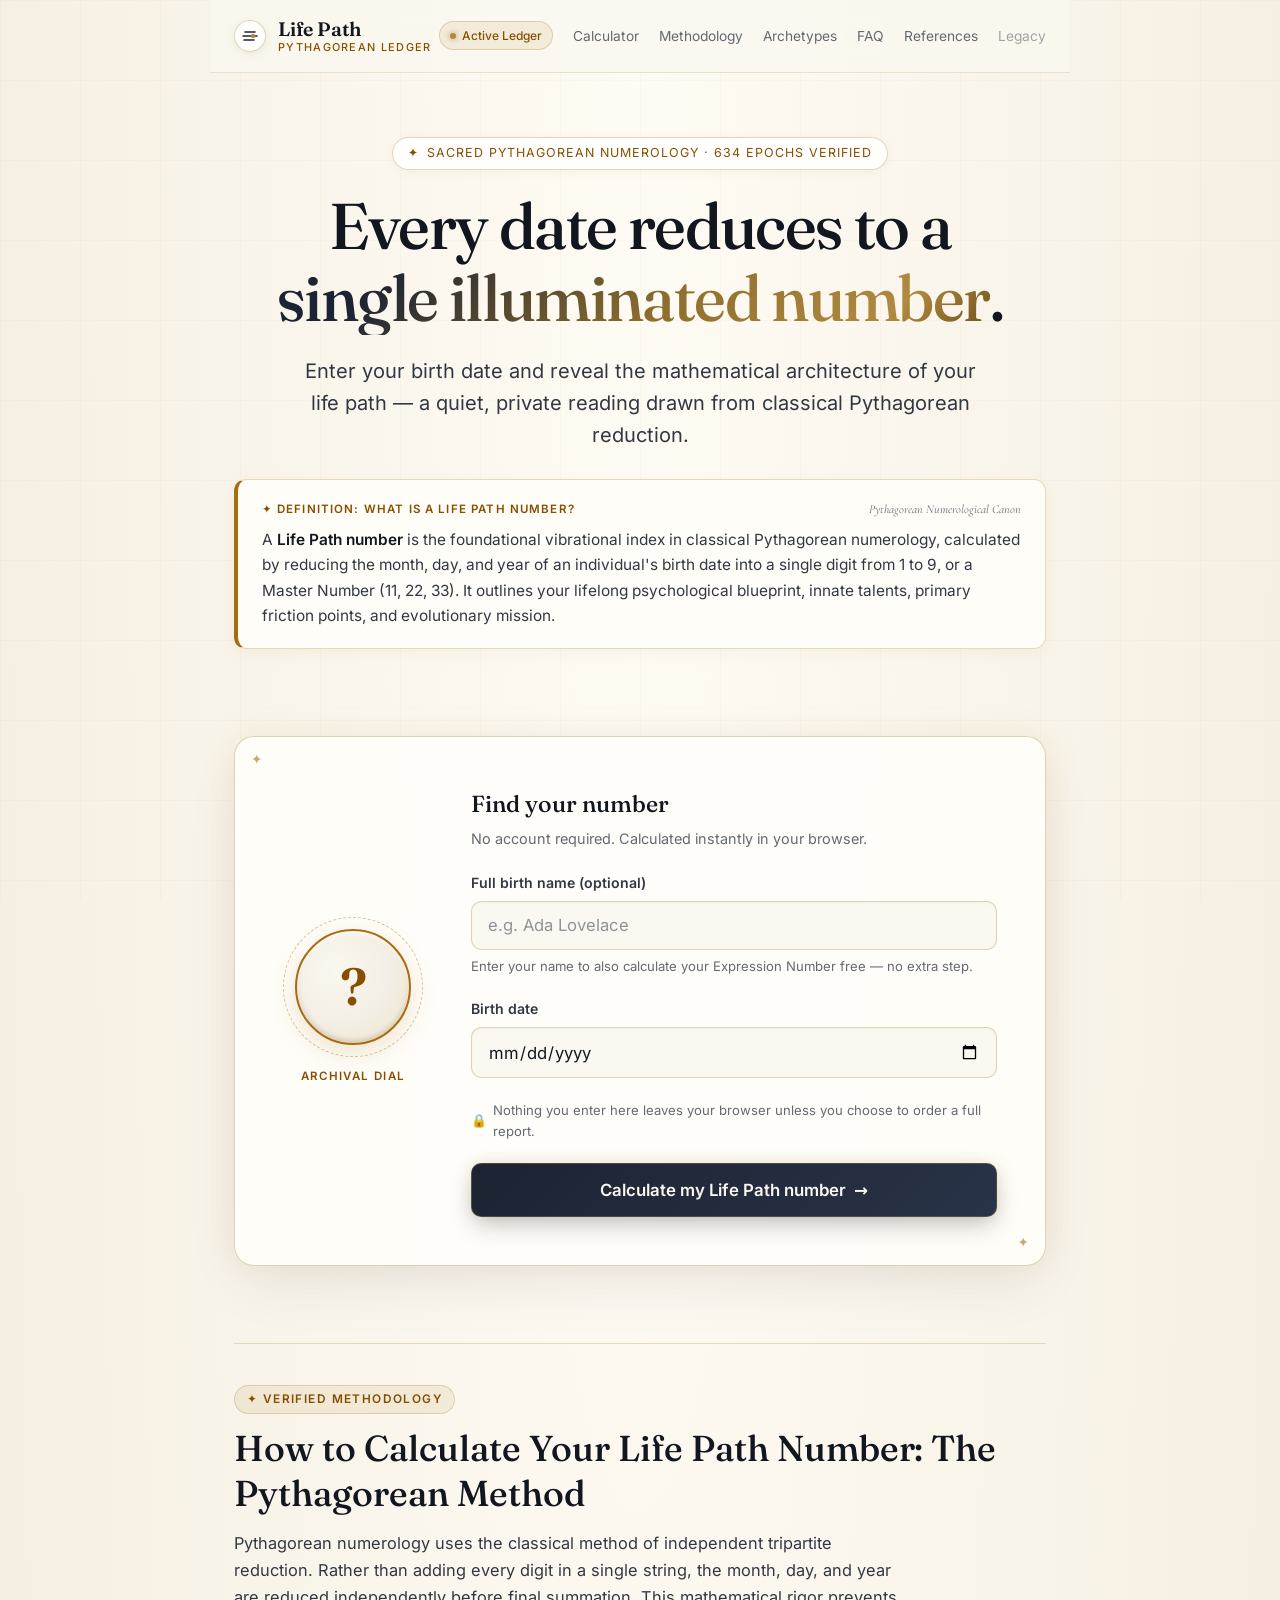
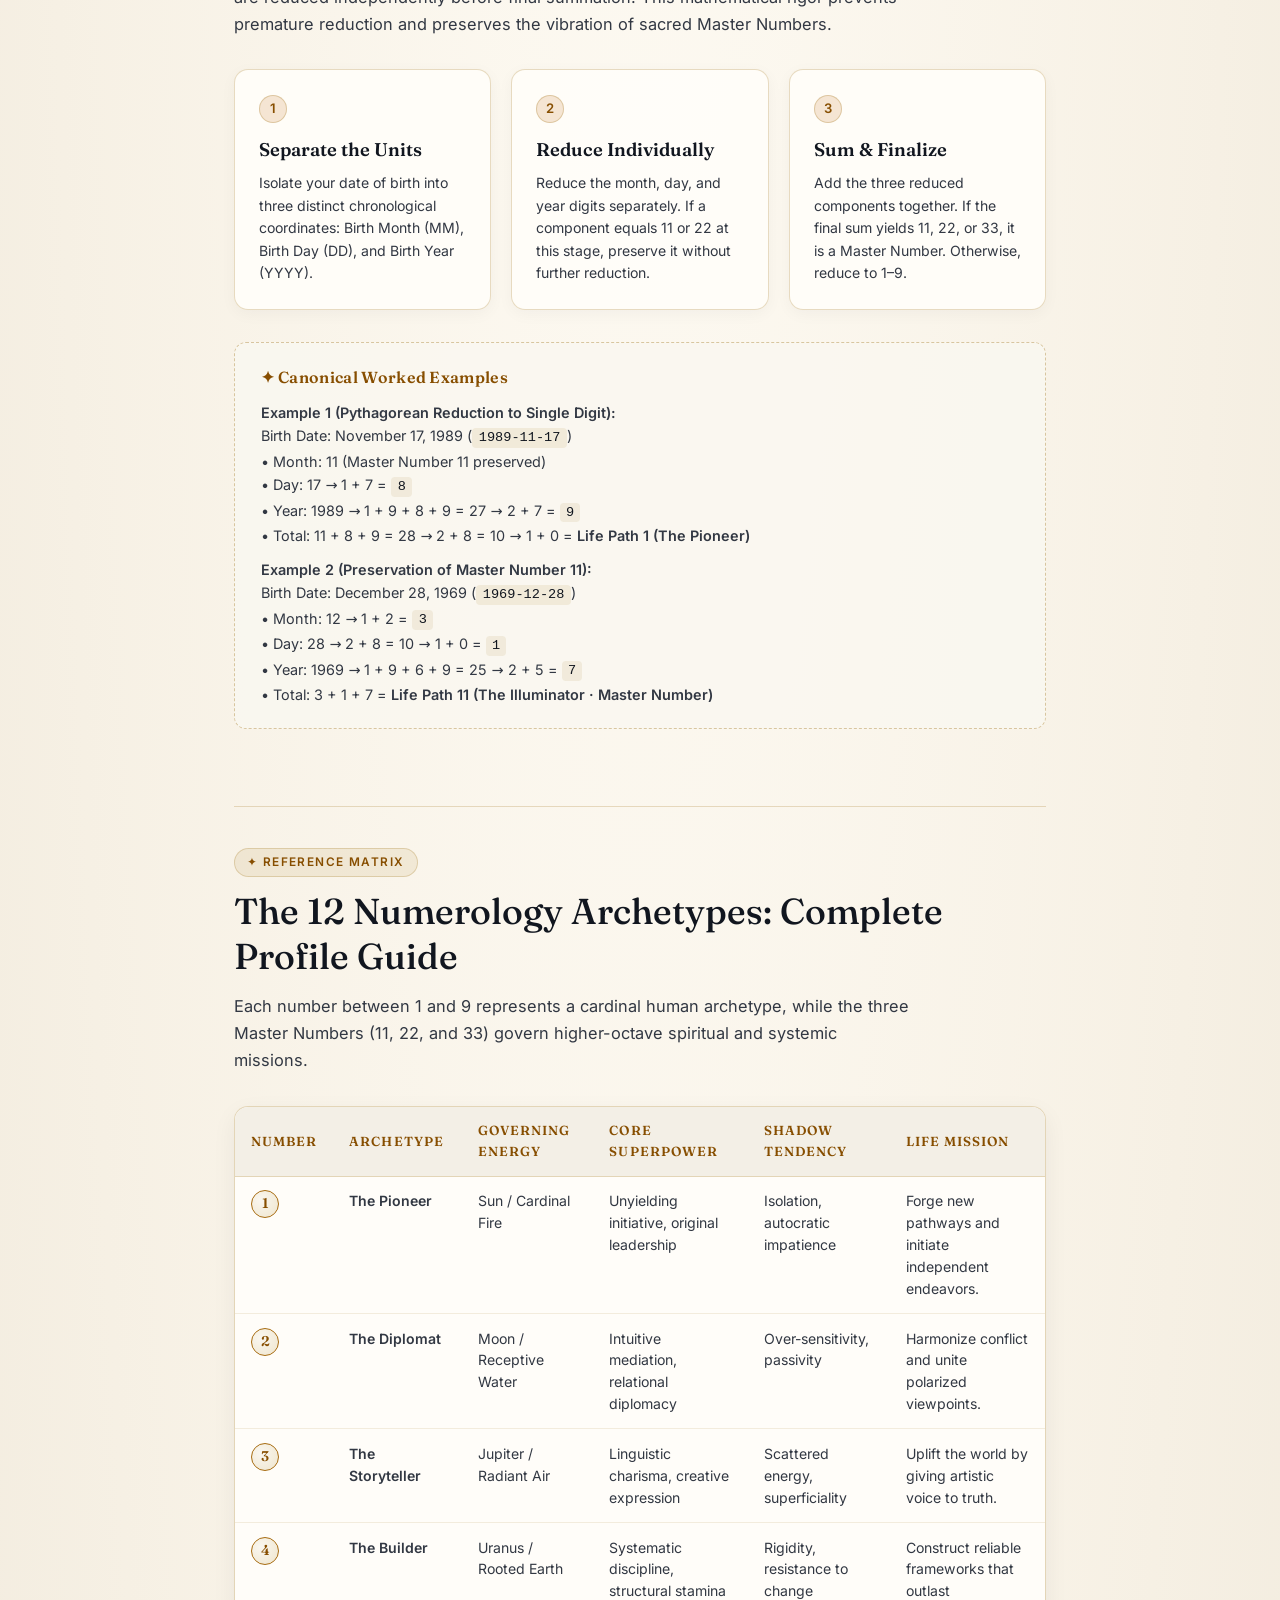
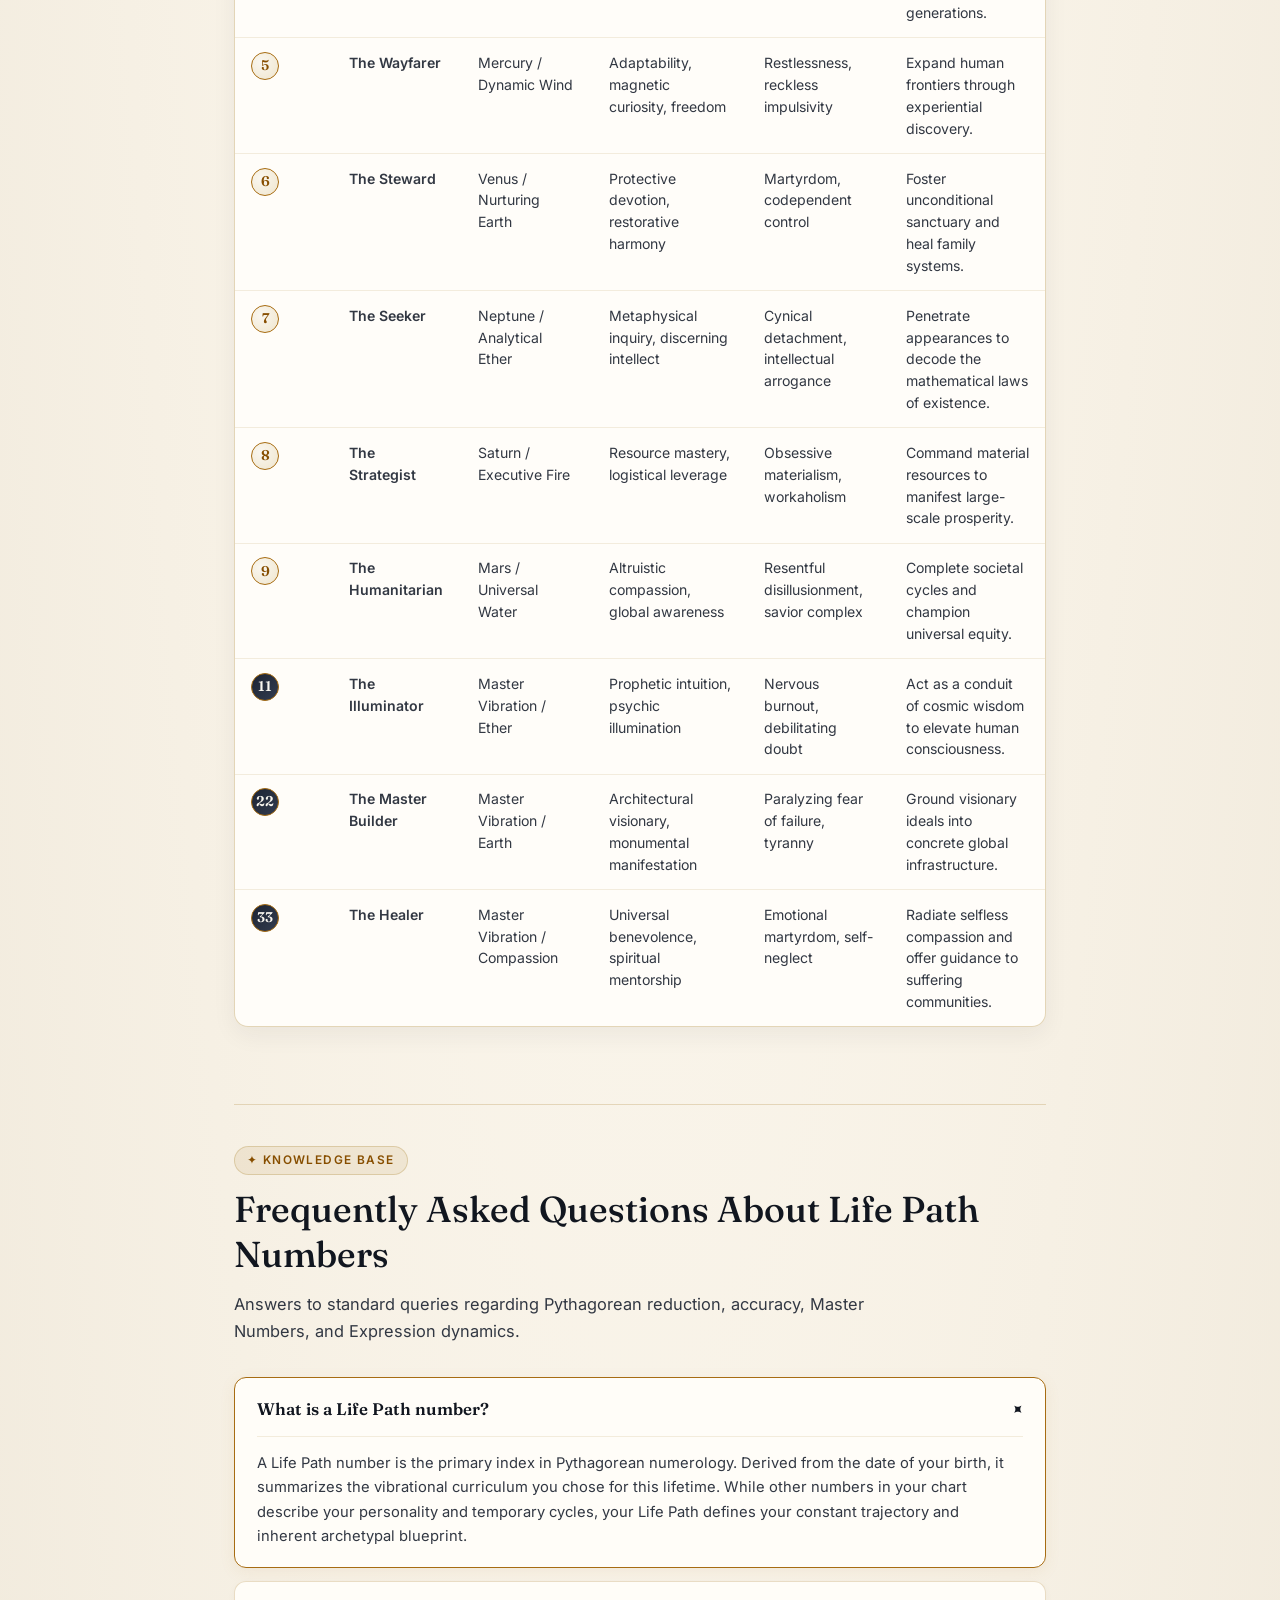
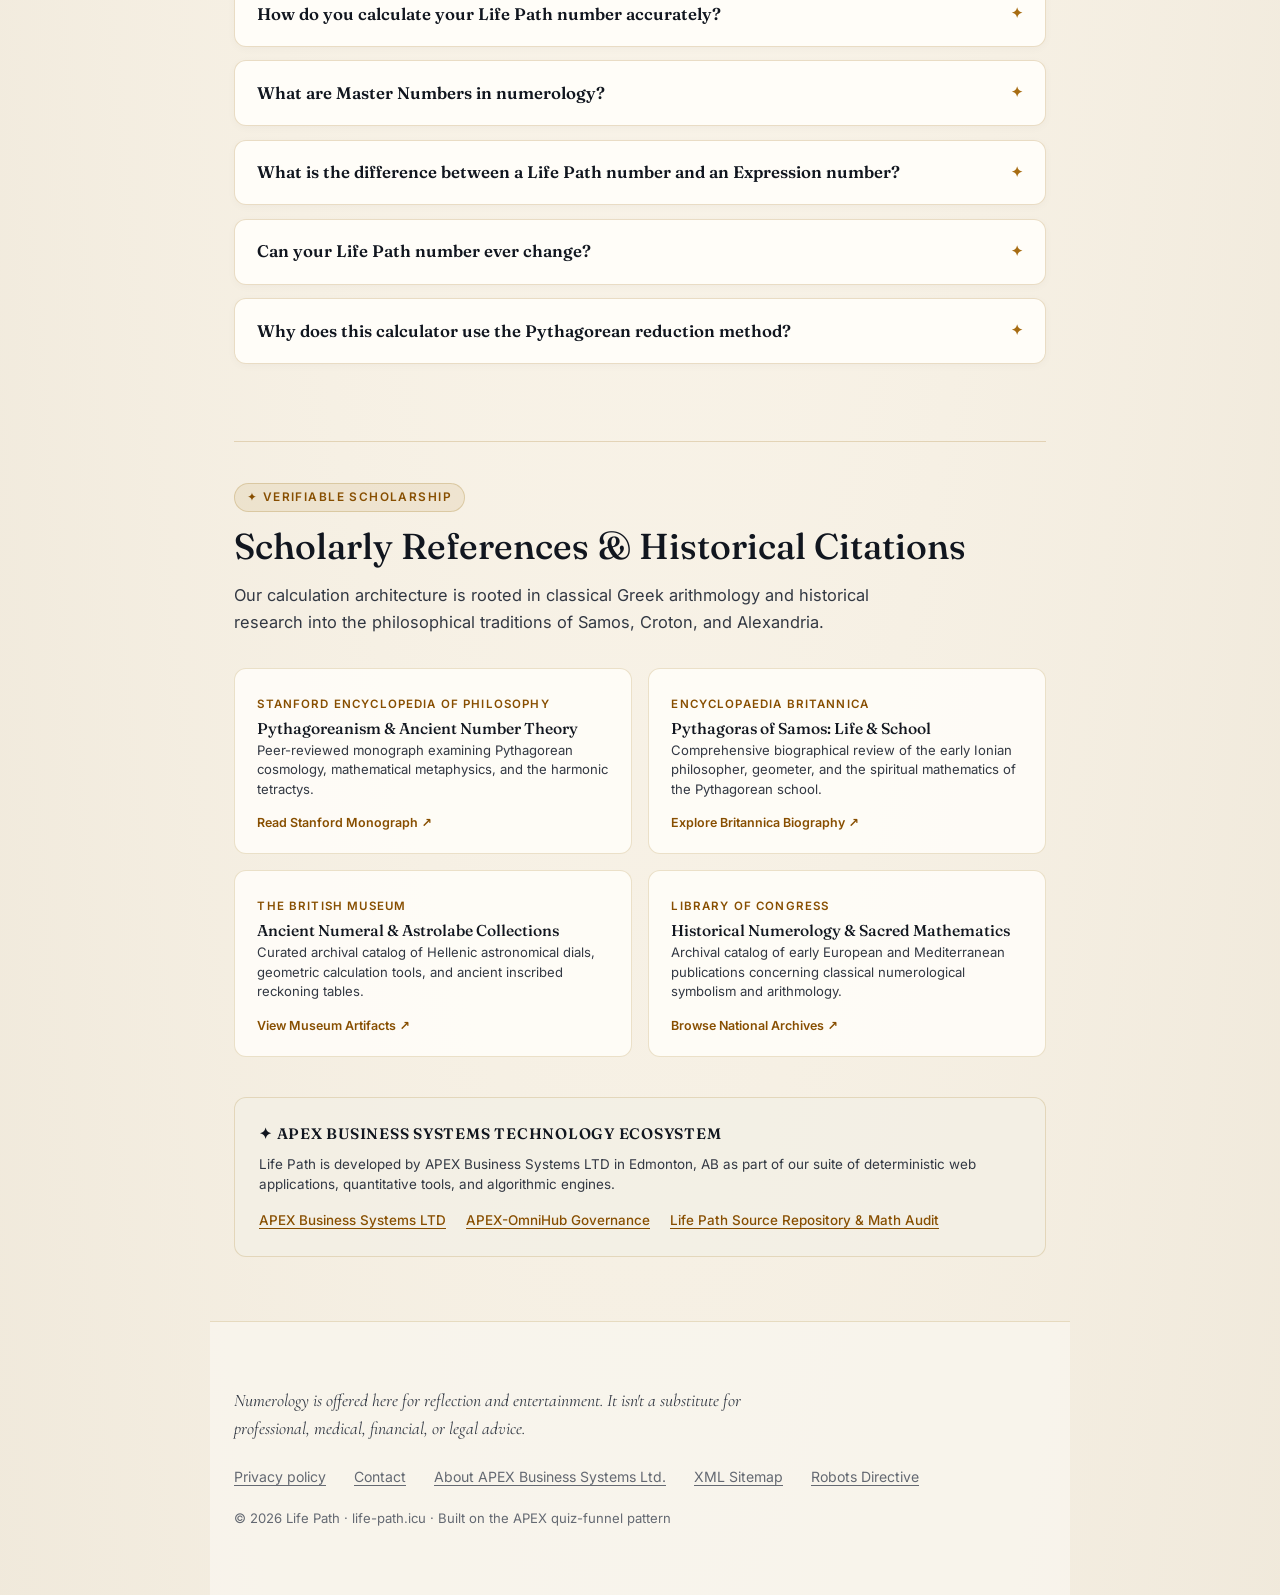
==== public/index.html @ e2898a7b "feat(security-perf): deploy _headers cache rules, _redirects 404 security, font preloads, and purge " ====
<!DOCTYPE html>
<html lang="en">
<head>
<meta charset="UTF-8">
<meta name="viewport" content="width=device-width, initial-scale=1.0">
<title>Free Life Path Number Calculator — Accurate Pythagorean Numerology | Life Path</title>
<meta name="description" content="Calculate your Life Path number instantly with our free Pythagorean calculator. Discover your core archetype, master numbers 11, 22, 33, and life purpose.">
<meta name="keywords" content="life path number calculator, pythagorean numerology, master numbers 11 22 33, free numerology reading, life path meaning, expression number calculator">
<meta name="author" content="APEX Business Systems Ltd.">
<meta name="robots" content="index, follow, max-snippet:-1, max-image-preview:large, max-video-preview:-1">
<link rel="canonical" href="https://life-path.icu/">

<!-- Open Graph / Facebook -->
<meta property="og:type" content="website">
<meta property="og:url" content="https://life-path.icu/">
<meta property="og:site_name" content="Life Path — Pythagorean Ledger">
<meta property="og:title" content="Free Life Path Number Calculator — Pythagorean Numerology">
<meta property="og:description" content="Enter your birth date to calculate your authentic Life Path and Expression numbers using classical Pythagorean reduction. Private, instant, and mathematically verified.">
<meta property="og:image" content="https://life-path.icu/assets/og_card.jpg">
<meta property="og:image:width" content="1200">
<meta property="og:image:height" content="630">
<meta property="og:locale" content="en_US">

<!-- Twitter Cards -->
<meta name="twitter:card" content="summary_large_image">
<meta name="twitter:site" content="@apex_systems">
<meta name="twitter:creator" content="@apex_systems">
<meta name="twitter:url" content="https://life-path.icu/">
<meta name="twitter:title" content="Free Life Path Number Calculator — Pythagorean Numerology">
<meta name="twitter:description" content="Calculate your Life Path number instantly with classical Pythagorean reduction. Discover your archetype and master numbers (11, 22, 33).">
<meta name="twitter:image" content="https://life-path.icu/assets/og_card.jpg">

<link rel="icon" href="/mark.svg" type="image/svg+xml">

<!-- Preload critical display and body fonts to eliminate #how-it-works layout shift (CLS) -->
<link rel="preload" href="/fonts/fraunces-600-normal-14.woff2" as="font" type="font/woff2" crossorigin>
<link rel="preload" href="/fonts/inter-400-normal-21.woff2" as="font" type="font/woff2" crossorigin>

<!-- Self-hosted WOFF2 fonts with font-display: swap (zero external CDN dependencies) -->
<link rel="stylesheet" href="/fonts/fonts.css">

<!-- Deterministic Schema.org Structured Data (Synthesized via APEX-SEO-MAX Engine) -->
<script type="application/ld+json">
{
  "@context": "https://schema.org",
  "@graph": [
    {
      "@type": "Organization",
      "@id": "https://life-path.icu/#organization",
      "name": "APEX Business Systems Ltd.",
      "url": "https://life-path.icu/",
      "logo": "https://life-path.icu/mark.svg",
      "sameAs": [
        "https://github.com/lifepathtest/lifepath-repo",
        "https://github.com/apex-systems"
      ],
      "description": "APEX Business Systems Ltd. publishes Life Path, an archival Pythagorean numerology ledger and calculation engine."
    },
    {
      "@type": "WebSite",
      "@id": "https://life-path.icu/#website",
      "url": "https://life-path.icu/",
      "name": "Life Path",
      "publisher": { "@id": "https://life-path.icu/#organization" }
    },
    {
      "@type": "WebApplication",
      "@id": "https://life-path.icu/#webapp",
      "name": "Life Path Pythagorean Numerology Calculator",
      "url": "https://life-path.icu/",
      "description": "Free, private Pythagorean Life Path number calculator with instant mathematical reduction, master numbers detection (11, 22, 33), and archetypal profile analysis.",
      "applicationCategory": "LifestyleApplication",
      "operatingSystem": "All",
      "offers": {
        "@type": "Offer",
        "price": "0",
        "priceCurrency": "USD",
        "availability": "https://schema.org/InStock"
      },
      "publisher": { "@id": "https://life-path.icu/#organization" }
    },
    {
      "@type": "HowTo",
      "@id": "https://life-path.icu/#howto",
      "name": "How to Calculate Your Life Path Number Using Pythagorean Reduction",
      "description": "A step-by-step mathematical guide to calculating your Life Path number from your date of birth using classical Pythagorean reduction and master number preservation.",
      "step": [
        {
          "@type": "HowToStep",
          "position": 1,
          "name": "Record Your Full Birth Date",
          "text": "Write down your complete date of birth in standard YYYY-MM-DD numerical format."
        },
        {
          "@type": "HowToStep",
          "position": 2,
          "name": "Reduce Your Birth Month",
          "text": "Reduce your birth month to a single digit by summing its digits, unless it is Master Number 11."
        },
        {
          "@type": "HowToStep",
          "position": 3,
          "name": "Reduce Your Birth Day",
          "text": "Reduce your birth day to a single digit by summing its digits, unless it is Master Number 11 or 22."
        },
        {
          "@type": "HowToStep",
          "position": 4,
          "name": "Reduce Your Birth Year",
          "text": "Sum all four digits of your birth year, then reduce that sum until a single digit or master number remains."
        },
        {
          "@type": "HowToStep",
          "position": 5,
          "name": "Sum the Three Reduced Numbers",
          "text": "Add the reduced month, day, and year numbers together to form an intermediate total."
        },
        {
          "@type": "HowToStep",
          "position": 6,
          "name": "Perform Final Reduction",
          "text": "Reduce the total to a single digit (1 through 9), preserving Master Numbers 11, 22, or 33 without further reduction."
        }
      ]
    },
    {
      "@type": "FAQPage",
      "@id": "https://life-path.icu/#faq",
      "mainEntity": [
        {
          "@type": "Question",
          "name": "What is a Life Path number?",
          "acceptedAnswer": {
            "@type": "Answer",
            "text": "A Life Path number is the fundamental core number in Pythagorean numerology, calculated by reducing the month, day, and year of your birth date into a single digit from 1 to 9, or one of the Master Numbers (11, 22, 33). It outlines your lifelong archetype, innate strengths, primary challenges, and central purpose."
          }
        },
        {
          "@type": "Question",
          "name": "How do you calculate your Life Path number accurately?",
          "acceptedAnswer": {
            "@type": "Answer",
            "text": "To calculate your Life Path number using the classical Pythagorean method: 1) Reduce your birth month to a single digit or master number; 2) Reduce your birth day to a single digit or master number; 3) Reduce your birth year digits to a single digit or master number; 4) Add these three numbers together; 5) Reduce the final sum to a single digit between 1 and 9, unless the sum equals 11, 22, or 33."
          }
        },
        {
          "@type": "Question",
          "name": "What are Master Numbers in numerology?",
          "acceptedAnswer": {
            "@type": "Answer",
            "text": "In Pythagorean numerology, Master Numbers are 11 (The Illuminator), 22 (The Master Builder), and 33 (The Master Healer). When these numbers appear in calculations, they are not reduced further to 2, 4, or 6, because they carry heightened intuitive, visionary, and creative potential."
          }
        },
        {
          "@type": "Question",
          "name": "What is the difference between a Life Path number and an Expression number?",
          "acceptedAnswer": {
            "@type": "Answer",
            "text": "Your Life Path number is derived from your birth date and represents your overarching life mission and trajectory. Your Expression Number (or Destiny Number) is calculated from the numerical values of the letters in your full birth name, indicating your natural talents, communication style, and how you express yourself."
          }
        },
        {
          "@type": "Question",
          "name": "Can your Life Path number ever change?",
          "acceptedAnswer": {
            "@type": "Answer",
            "text": "No. Because your Life Path number is rooted entirely in your immutable date of birth, it remains constant throughout your life. While your perspective, maturity, and personal expression evolve, your underlying numerical archetype remains consistent."
          }
        },
        {
          "@type": "Question",
          "name": "Why does this calculator use the Pythagorean reduction method?",
          "acceptedAnswer": {
            "@type": "Answer",
            "text": "The Pythagorean reduction method evaluates the month, day, and year independently before final summation. This preserves the vibrational integrity of Master Numbers (11, 22, 33) at every stage of the calculation, ensuring historical accuracy dating back to classical Greek mathematics."
          }
        }
      ]
    },
    {
      "@type": "Product",
      "@id": "https://life-path.icu/#product",
      "name": "Life Path Archival Folio Reports",
      "description": "Comprehensive numerological synthesis analyzing how your Life Path and Expression Numbers interact, including archetype dynamics, leverage points, and lifecycle cycles.",
      "brand": {
        "@type": "Brand",
        "name": "Life Path Ledger"
      },
      "offers": [
        {
          "@type": "Offer",
          "name": "Score Tier",
          "price": "1.99",
          "priceCurrency": "USD",
          "availability": "https://schema.org/InStock",
          "url": "https://buy.stripe.com/dRm4gyafd9zu8Ztg3o9AA03"
        },
        {
          "@type": "Offer",
          "name": "Deep Report",
          "price": "3.99",
          "priceCurrency": "USD",
          "availability": "https://schema.org/InStock",
          "url": "https://buy.stripe.com/6oU5kC7317rmejNaJ49AA04"
        },
        {
          "@type": "Offer",
          "name": "Complete Archetype",
          "price": "6.99",
          "priceCurrency": "USD",
          "availability": "https://schema.org/InStock",
          "url": "https://buy.stripe.com/00w14m3QPaDy4Jd8AW9AA05"
        }
      ]
    }
  ]
}
</script>

<style>
  :root {
    /* Primitives (The Ledger Design Tokens) */
    --paper-50:  oklch(0.980 0.008 85);   /* #FAF7F0 fallback */
    --paper-100: oklch(0.955 0.012 85);   /* #F3EFE6 fallback */
    --paper-200: oklch(0.900 0.014 85);   /* #E5DFD1 fallback */
    --ink-900:   oklch(0.200 0.020 262);  /* #1C2333 fallback */
    --ink-700:   oklch(0.340 0.020 262);  /* #333C4F fallback */
    --ink-500:   oklch(0.520 0.015 262);  /* #5E677B fallback */
    --brass-600: oklch(0.580 0.120 70);   /* #B08A3E fallback */
    --brass-700: oklch(0.480 0.120 70);   /* #8F6E2E fallback */
    --brass-100: oklch(0.930 0.030 70);   /* #EFE5CD fallback */
    --gold-glow: rgba(176, 138, 62, 0.28);

    /* Semantic Aliases */
    --color-bg: var(--paper-50);
    --color-surface: var(--paper-100);
    --color-border: var(--paper-200);
    --color-text: var(--ink-900);
    --color-text-muted: var(--ink-500);
    --color-cta: var(--ink-900);
    --color-cta-hover: var(--ink-700);
    --color-focus: var(--brass-100);

    /* Typography */
    --font-display: 'Fraunces', Georgia, serif;
    --font-body: 'Inter', system-ui, -apple-system, sans-serif;
    --font-footnote: 'Cormorant Garamond', Georgia, serif;

    --text-hero: clamp(2.4rem, 1.8rem + 2.8vw, 4.2rem);
    --text-lg:   clamp(1.1rem, 1.02rem + 0.35vw, 1.25rem);
    --text-base: clamp(0.95rem, 0.92rem + 0.15vw, 1.05rem);

    --ease-out: cubic-bezier(0.16, 1, 0.3, 1);
  }

  /* Fallback for browsers lacking oklch support */
  @supports not (color: oklch(0.98 0.008 85)) {
    :root {
      --paper-50:  #FAF7F0;
      --paper-100: #F3EFE6;
      --paper-200: #E5DFD1;
      --ink-900:   #1C2333;
      --ink-700:   #333C4F;
      --ink-500:   #5E677B;
      --brass-600: #B08A3E;
      --brass-700: #8F6E2E;
      --brass-100: #EFE5CD;
    }
  }

  * { box-sizing: border-box; }
  html { scroll-behavior: smooth; }

  body {
    margin: 0;
    min-height: 100vh;
    background-color: #FAF7F0;
    background-image: 
      radial-gradient(ellipse at 50% 0%, rgba(255, 252, 245, 0.85) 0%, rgba(247, 241, 229, 0.94) 60%, rgba(240, 233, 219, 0.98) 100%);
    background-position: center top;
    background-size: 100% auto;
    background-repeat: no-repeat;
    color: var(--color-text);
    font-family: var(--font-body);
    font-size: var(--text-base);
    line-height: 1.6;
    -webkit-font-smoothing: antialiased;
    position: relative;
    overflow-x: hidden;
  }

  /* Archival ledger grid texture overlay */
  body::before {
    content: "";
    position: fixed;
    inset: 0;
    pointer-events: none;
    background-image: 
      linear-gradient(to right, rgba(176, 138, 62, 0.04) 1px, transparent 1px),
      linear-gradient(to bottom, rgba(176, 138, 62, 0.04) 1px, transparent 1px);
    background-size: 80px 80px;
    z-index: 0;
  }

  ::selection { background: var(--brass-100); color: var(--ink-900); }

  a { color: inherit; }
  a:focus-visible, button:focus-visible, input:focus-visible, summary:focus-visible {
    outline: 2px solid var(--brass-600);
    outline-offset: 3px;
  }

  .wrap { 
    max-width: 860px; 
    margin-inline: auto; 
    padding-inline: 1.5rem; 
    position: relative;
    z-index: 1;
  }

  /* HEADER */
  .site-header {
    display: flex;
    align-items: center;
    justify-content: space-between;
    padding-block: 1.15rem;
    border-bottom: 1px solid rgba(176, 138, 62, 0.22);
    background: rgba(250, 247, 240, 0.88);
    backdrop-filter: blur(12px);
    -webkit-backdrop-filter: blur(12px);
    position: sticky;
    top: 0;
    z-index: 100;
  }
  .brand {
    display: flex;
    align-items: center;
    gap: 0.75rem;
    text-decoration: none;
    color: var(--ink-900);
  }
  .brand-mark-wrap {
    position: relative;
    display: flex;
    align-items: center;
    justify-content: center;
    width: 32px;
    height: 32px;
    border-radius: 50%;
    background: rgba(255, 255, 255, 0.85);
    border: 1px solid rgba(176, 138, 62, 0.35);
    box-shadow: 0 2px 8px rgba(176, 138, 62, 0.15);
  }
  .brand svg { width: 20px; height: 20px; }
  .brand-text {
    display: flex;
    flex-direction: column;
    line-height: 1.15;
  }
  .brand-title {
    font-family: var(--font-display);
    font-weight: 600;
    font-size: 1.22rem;
    letter-spacing: -0.01em;
    color: var(--ink-900);
  }
  .brand-sub {
    font-size: 0.68rem;
    letter-spacing: 0.12em;
    text-transform: uppercase;
    color: var(--brass-700);
    font-weight: 500;
  }
  .site-nav {
    display: flex;
    align-items: center;
    gap: 1.25rem;
    font-size: 0.86rem;
    color: var(--color-text-muted);
  }
  .site-nav a {
    text-decoration: none;
    transition: color 150ms var(--ease-out);
  }
  .site-nav a:hover { color: var(--ink-900); text-decoration: underline; text-underline-offset: 3px; }
  .status-badge {
    display: inline-flex;
    align-items: center;
    gap: 0.4rem;
    font-size: 0.75rem;
    padding: 0.25rem 0.6rem;
    background: rgba(176, 138, 62, 0.12);
    border: 1px solid rgba(176, 138, 62, 0.3);
    border-radius: 999px;
    color: var(--brass-700);
    font-weight: 500;
  }
  .status-dot {
    width: 6px;
    height: 6px;
    background: #B08A3E;
    border-radius: 50%;
    box-shadow: 0 0 6px #B08A3E;
    animation: pulseDot 2s infinite ease-in-out;
  }
  @keyframes pulseDot {
    0%, 100% { opacity: 1; transform: scale(1); }
    50% { opacity: 0.4; transform: scale(0.8); }
  }

  /* HERO */
  .hero {
    padding-block: clamp(2.5rem, 5vw, 4.5rem) clamp(1.5rem, 3vw, 2.5rem);
    text-align: center;
    display: flex;
    flex-direction: column;
    align-items: center;
  }
  .hero-tag-pill {
    display: inline-flex;
    align-items: center;
    gap: 0.5rem;
    font-size: 0.78rem;
    letter-spacing: 0.08em;
    text-transform: uppercase;
    color: var(--brass-700);
    background: rgba(255, 255, 255, 0.85);
    border: 1px solid rgba(176, 138, 62, 0.35);
    padding: 0.35rem 0.9rem;
    border-radius: 999px;
    margin-block-end: 1.25rem;
    box-shadow: 0 2px 10px rgba(176, 138, 62, 0.08);
  }
  h1 {
    font-family: var(--font-display);
    font-weight: 500;
    font-size: var(--text-hero);
    line-height: 1.12;
    letter-spacing: -0.025em;
    margin: 0 0 1.25rem;
    color: var(--ink-900);
    max-width: 22ch;
  }
  .gold-gradient {
    background: linear-gradient(135deg, #1C2333 15%, #8F6E2E 55%, #B08A3E 85%, #6B4E1B 100%);
    -webkit-background-clip: text;
    -webkit-text-fill-color: transparent;
    display: inline-block;
  }
  .hero-sub {
    font-size: var(--text-lg);
    color: var(--ink-700);
    max-width: 54ch;
    margin: 0 auto;
    line-height: 1.6;
  }

  /* GEO / ANSWER-FIRST DEFINITION CALLOUT */
  .answer-definition-box {
    width: 100%;
    margin-top: 1.75rem;
    padding: 1.25rem 1.5rem;
    background: rgba(255, 253, 248, 0.92);
    border: 1px solid rgba(176, 138, 62, 0.32);
    border-left: 4px solid var(--brass-600);
    border-radius: 12px;
    box-shadow: 0 4px 16px rgba(176, 138, 62, 0.07);
    text-align: left;
  }
  .def-header {
    display: flex;
    align-items: center;
    justify-content: space-between;
    gap: 0.75rem;
    margin-bottom: 0.5rem;
    flex-wrap: wrap;
  }
  .def-pill {
    font-size: 0.72rem;
    letter-spacing: 0.1em;
    text-transform: uppercase;
    color: var(--brass-700);
    font-weight: 700;
  }
  .def-sub {
    font-size: 0.75rem;
    color: var(--color-text-muted);
    font-family: var(--font-footnote);
    font-style: italic;
  }
  .def-text {
    margin: 0;
    font-size: 0.96rem;
    line-height: 1.65;
    color: var(--ink-700);
  }
  .def-text strong {
    color: var(--ink-900);
  }

  /* LEDGER CARD (HERO INTERACTION) */
  .ledger-card {
    display: grid;
    grid-template-columns: 1fr;
    gap: 2.25rem;
    background: rgba(255, 253, 249, 0.95);
    backdrop-filter: blur(20px);
    -webkit-backdrop-filter: blur(20px);
    border: 1px solid rgba(176, 138, 62, 0.38);
    border-radius: 20px;
    padding: clamp(1.75rem, 5vw, 3rem);
    margin-block: clamp(1.75rem, 4vw, 3rem);
    box-shadow: 
      0 24px 64px -12px rgba(28, 35, 51, 0.09),
      0 0 0 1px rgba(255, 255, 255, 0.8) inset,
      0 0 35px rgba(176, 138, 62, 0.1);
    position: relative;
  }
  .ledger-card::before, .ledger-card::after {
    content: "✦";
    position: absolute;
    font-size: 0.85rem;
    color: var(--brass-600);
    opacity: 0.6;
  }
  .ledger-card::before { top: 12px; left: 16px; }
  .ledger-card::after { bottom: 12px; right: 16px; }

  @media (min-width: 720px) {
    .ledger-card {
      grid-template-columns: auto 1fr;
      align-items: center;
      gap: 3rem;
    }
  }

  /* Astronomical Numeral Stamp Dial */
  .stamp-container {
    display: flex;
    flex-direction: column;
    align-items: center;
    justify-content: center;
    gap: 0.6rem;
  }
  .numeral-stamp-wrap {
    position: relative;
    width: 140px;
    height: 140px;
    display: flex;
    align-items: center;
    justify-content: center;
  }
  .astrolabe-ring {
    position: absolute;
    inset: 0;
    border-radius: 50%;
    border: 1.5px dashed rgba(176, 138, 62, 0.5);
    animation: rotateSlow 60s linear infinite;
  }
  @keyframes rotateSlow {
    from { transform: rotate(0deg); }
    to { transform: rotate(360deg); }
  }
  .numeral-stamp {
    width: 116px;
    height: 116px;
    border-radius: 50%;
    background: radial-gradient(circle at 35% 35%, #FAF7F0 0%, #F3EFE6 50%, #EFE5CD 100%);
    border: 2px solid var(--brass-600);
    display: flex;
    align-items: center;
    justify-content: center;
    font-family: var(--font-display);
    font-size: 3.2rem;
    font-weight: 600;
    color: var(--brass-700);
    box-shadow: 
      0 8px 24px rgba(176, 138, 62, 0.22),
      inset 0 2px 4px rgba(255, 255, 255, 0.9),
      inset 0 -2px 5px rgba(143, 110, 46, 0.35);
    transition: transform 300ms var(--ease-out), box-shadow 300ms var(--ease-out);
    user-select: none;
  }
  .stamp-label {
    font-size: 0.72rem;
    letter-spacing: 0.12em;
    text-transform: uppercase;
    color: var(--brass-700);
    font-weight: 600;
  }

  form {
    display: flex;
    flex-direction: column;
    gap: 1.35rem;
  }
  .form-header h2 {
    font-family: var(--font-display);
    font-weight: 500;
    font-size: 1.45rem;
    margin: 0 0 0.35rem;
    color: var(--ink-900);
  }
  .form-header p {
    margin: 0;
    font-size: 0.9rem;
    color: var(--color-text-muted);
  }
  .field { margin: 0; }
  label {
    font-size: 0.88rem;
    font-weight: 600;
    color: var(--ink-700);
    display: block;
    margin-bottom: 0.4rem;
  }
  .field-note {
    font-size: 0.82rem;
    color: var(--color-text-muted);
    margin-top: 0.35rem;
    margin-bottom: 0;
  }
  input {
    width: 100%;
    font-family: var(--font-body);
    font-size: var(--text-base);
    padding: 0.85rem 1rem;
    border: 1px solid rgba(176, 138, 62, 0.35);
    border-radius: 10px;
    background: rgba(250, 247, 240, 0.85);
    color: var(--color-text);
    box-shadow: inset 0 1px 3px rgba(28, 35, 51, 0.04);
    transition: border-color 150ms var(--ease-out), box-shadow 150ms var(--ease-out);
  }
  input::placeholder { color: var(--color-text-muted); opacity: 0.7; }
  input:hover { border-color: var(--brass-600); }
  input:focus {
    outline: none;
    border-color: var(--brass-600);
    box-shadow: 0 0 0 3px rgba(176, 138, 62, 0.2), inset 0 1px 3px rgba(28, 35, 51, 0.04);
  }
  input:disabled {
    background: var(--color-border);
    color: var(--color-text-muted);
    cursor: not-allowed;
  }

  /* Live reduction chips indicator */
  .reduction-preview {
    display: none;
    font-size: 0.82rem;
    color: var(--brass-700);
    background: rgba(176, 138, 62, 0.09);
    border: 1px dashed rgba(176, 138, 62, 0.35);
    border-radius: 8px;
    padding: 0.5rem 0.85rem;
    margin-top: -0.5rem;
  }

  .privacy-line {
    font-size: 0.82rem;
    color: var(--color-text-muted);
    margin: 0;
    display: flex;
    align-items: center;
    gap: 0.4rem;
  }
  .privacy-line::before {
    content: "🔒";
    font-size: 0.8rem;
  }

  button.cta {
    appearance: none;
    border: 1px solid rgba(176, 138, 62, 0.35);
    cursor: pointer;
    background: linear-gradient(135deg, #1C2333 0%, #293347 100%);
    color: #FAF7F0;
    font-family: var(--font-body);
    font-weight: 600;
    font-size: 1.05rem;
    padding: 1rem 1.75rem;
    border-radius: 10px;
    box-shadow: 0 10px 24px -4px rgba(28, 35, 51, 0.28), 0 0 16px rgba(176, 138, 62, 0.15);
    transition: background 150ms var(--ease-out), transform 150ms var(--ease-out), box-shadow 150ms var(--ease-out);
    display: inline-flex;
    justify-content: center;
    align-items: center;
    gap: 0.5rem;
    width: 100%;
  }
  button.cta:hover {
    background: linear-gradient(135deg, #252D3D 0%, #343E54 100%);
    transform: translateY(-1px);
    box-shadow: 0 14px 28px -4px rgba(28, 35, 51, 0.32), 0 0 20px rgba(176, 138, 62, 0.25);
  }
  button.cta:active { transform: translateY(1px); }
  button.cta:focus-visible { outline: none; box-shadow: 0 0 0 3px var(--brass-600); }
  button.cta:disabled {
    background: var(--color-border);
    color: var(--color-text-muted);
    cursor: not-allowed;
    box-shadow: none;
  }

  .error-box {
    display: none;
    padding: 0.85rem 1rem;
    border-radius: 8px;
    background: #FDF2F2;
    border: 1px solid #F8B4B4;
    color: #9B1C1C;
    font-size: 0.88rem;
  }

  /* RESULT SECTION */
  .result-section {
    display: none;
    margin-top: 2.5rem;
    padding: clamp(2rem, 5vw, 3.25rem);
    background: rgba(255, 253, 249, 0.96);
    backdrop-filter: blur(20px);
    -webkit-backdrop-filter: blur(20px);
    border: 1.5px solid rgba(176, 138, 62, 0.4);
    border-radius: 20px;
    box-shadow: 0 24px 64px -12px rgba(28, 35, 51, 0.12), 0 0 40px rgba(176, 138, 62, 0.12);
    scroll-margin-top: 5rem;
  }
  .result-header {
    border-bottom: 1px solid rgba(176, 138, 62, 0.25);
    padding-bottom: 1.75rem;
    margin-bottom: 2rem;
  }
  .result-tag {
    font-size: 0.78rem;
    letter-spacing: 0.12em;
    text-transform: uppercase;
    color: var(--brass-700);
    font-weight: 600;
    margin-bottom: 0.5rem;
  }
  .result-title {
    font-family: var(--font-display);
    font-size: clamp(1.8rem, 4vw, 2.4rem);
    font-weight: 500;
    color: var(--ink-900);
    margin: 0 0 0.85rem;
    line-height: 1.2;
  }
  .result-blurb {
    font-size: 1.15rem;
    color: var(--ink-700);
    line-height: 1.7;
    margin: 0 0 1.25rem;
    max-width: 62ch;
  }
  .expression-line {
    display: none;
    font-size: 0.98rem;
    color: var(--brass-700);
    background: rgba(176, 138, 62, 0.12);
    border: 1px solid rgba(176, 138, 62, 0.3);
    padding: 0.85rem 1.15rem;
    border-radius: 10px;
    margin: 0;
  }

  /* TEASER & TIERS */
  .tiers-section {
    display: none;
    margin-top: 3.5rem;
  }
  .tiers-header {
    margin-bottom: 2rem;
    text-align: center;
  }
  .tiers-header-badge {
    display: inline-block;
    font-size: 0.76rem;
    letter-spacing: 0.12em;
    text-transform: uppercase;
    color: var(--brass-700);
    background: rgba(176, 138, 62, 0.12);
    border: 1px solid rgba(176, 138, 62, 0.3);
    padding: 0.3rem 0.85rem;
    border-radius: 999px;
    margin-bottom: 0.75rem;
    font-weight: 600;
  }
  .tiers-header h2 {
    font-family: var(--font-display);
    font-size: clamp(1.8rem, 3.5vw, 2.3rem);
    font-weight: 500;
    margin: 0 0 0.65rem;
    color: var(--ink-900);
  }
  .tiers-header p {
    color: var(--ink-700);
    font-size: 1rem;
    margin: 0 auto;
    max-width: 54ch;
  }

  .tier-grid {
    display: grid;
    grid-template-columns: 1fr;
    gap: 1.5rem;
    margin-top: 1.5rem;
  }
  @media (min-width: 720px) {
    .tier-grid { grid-template-columns: repeat(3, 1fr); }
  }

  .tier-card {
    background: rgba(255, 253, 249, 0.95);
    backdrop-filter: blur(16px);
    -webkit-backdrop-filter: blur(16px);
    border: 1px solid rgba(176, 138, 62, 0.3);
    border-radius: 16px;
    padding: 1.75rem;
    display: flex;
    flex-direction: column;
    justify-content: space-between;
    transition: transform 200ms var(--ease-out), border-color 200ms var(--ease-out), box-shadow 200ms var(--ease-out);
    position: relative;
  }
  .tier-card:hover {
    transform: translateY(-4px);
    border-color: var(--brass-600);
    box-shadow: 0 16px 36px -8px rgba(28, 35, 51, 0.12), 0 0 24px rgba(176, 138, 62, 0.12);
  }

  .tier-card.featured {
    border: 1.5px solid var(--brass-600);
    background: linear-gradient(180deg, #FFFFFF 0%, #FAF6EE 100%);
    box-shadow: 0 18px 44px -8px rgba(176, 138, 62, 0.22), 0 0 0 1px rgba(176, 138, 62, 0.2) inset;
    transform: scale(1.02);
  }
  .tier-card.featured:hover {
    transform: scale(1.02) translateY(-4px);
  }
  .featured-ribbon {
    position: absolute;
    top: -12px;
    left: 50%;
    transform: translateX(-50%);
    background: linear-gradient(135deg, #B08A3E 0%, #8F6E2E 100%);
    color: #FAF7F0;
    font-size: 0.68rem;
    font-weight: 700;
    letter-spacing: 0.1em;
    text-transform: uppercase;
    padding: 0.3rem 0.85rem;
    border-radius: 999px;
    box-shadow: 0 4px 12px rgba(143, 110, 46, 0.35);
    white-space: nowrap;
  }

  .tier-badge {
    display: inline-block;
    font-size: 0.72rem;
    letter-spacing: 0.08em;
    text-transform: uppercase;
    color: var(--brass-700);
    font-weight: 600;
    margin-bottom: 0.6rem;
  }
  .tier-name {
    font-family: var(--font-display);
    font-size: 1.35rem;
    font-weight: 500;
    margin: 0 0 0.4rem;
    color: var(--ink-900);
  }
  .tier-price {
    font-family: var(--font-display);
    font-size: 2.1rem;
    font-weight: 600;
    color: var(--ink-900);
    margin: 0 0 0.85rem;
    display: flex;
    align-items: baseline;
    gap: 0.25rem;
  }
  .tier-price span {
    font-size: 0.85rem;
    font-family: var(--font-body);
    font-weight: 400;
    color: var(--color-text-muted);
  }
  .tier-desc {
    font-size: 0.88rem;
    color: var(--ink-700);
    line-height: 1.55;
    margin: 0 0 1.35rem;
    flex-grow: 1;
  }
  .tier-features {
    list-style: none;
    padding: 0;
    margin: 0 0 1.75rem;
    font-size: 0.84rem;
    color: var(--ink-900);
  }
  .tier-features li {
    padding-block: 0.45rem;
    border-top: 1px solid rgba(176, 138, 62, 0.18);
    display: flex;
    align-items: center;
    gap: 0.5rem;
  }
  .tier-features li::before {
    content: "✦";
    color: var(--brass-600);
    font-size: 0.7rem;
  }

  .btn-tier {
    width: 100%;
    padding: 0.85rem 1.15rem;
    border: 1px solid rgba(176, 138, 62, 0.4);
    background: rgba(255, 255, 255, 0.85);
    color: var(--ink-900);
    border-radius: 8px;
    font-family: var(--font-body);
    font-size: 0.95rem;
    font-weight: 600;
    cursor: pointer;
    text-align: center;
    text-decoration: none;
    box-shadow: 0 2px 8px rgba(28, 35, 51, 0.05);
    transition: background 150ms var(--ease-out), border-color 150ms var(--ease-out), transform 150ms var(--ease-out);
  }
  .btn-tier:hover {
    background: var(--ink-900);
    color: var(--paper-50);
    border-color: var(--ink-900);
    transform: translateY(-1px);
  }
  .tier-card.featured .btn-tier {
    background: linear-gradient(135deg, #1C2333 0%, #2B354A 100%);
    color: #FAF7F0;
    border-color: var(--brass-600);
    box-shadow: 0 4px 14px rgba(28, 35, 51, 0.25);
  }
  .tier-card.featured .btn-tier:hover {
    background: linear-gradient(135deg, #252D3D 0%, #343E54 100%);
  }

  /* SAMPLE EXCERPT */
  .sample-box {
    margin-top: 3rem;
    padding: 1.5rem 1.75rem;
    background: rgba(255, 253, 249, 0.9);
    border: 1px dashed rgba(176, 138, 62, 0.4);
    border-radius: 12px;
    box-shadow: 0 4px 18px rgba(28, 35, 51, 0.04);
  }
  .sample-toggle {
    background: none;
    border: none;
    color: var(--brass-700);
    font-family: var(--font-body);
    font-size: 0.95rem;
    font-weight: 600;
    cursor: pointer;
    padding: 0;
    display: inline-flex;
    align-items: center;
    gap: 0.4rem;
    text-decoration: underline;
    text-underline-offset: 3px;
  }
  .sample-content {
    display: none;
    margin-top: 1.25rem;
    font-size: 0.92rem;
    color: var(--ink-700);
    line-height: 1.7;
    border-left: 2px solid var(--brass-600);
    padding-left: 1.25rem;
  }
  .sample-content.visible { display: block; }

  /* =========================================================================
     APEX-SEO-MAX EDUCATIONAL & CONTENT SECTIONS (GEO, AI-SEARCH & AUTHORITY)
     ========================================================================= */
  .edu-section {
    margin-top: clamp(3.5rem, 6vw, 5rem);
    padding-top: 2.5rem;
    border-top: 1px solid rgba(176, 138, 62, 0.28);
    scroll-margin-top: 5rem;
  }
  .edu-tag-pill {
    display: inline-flex;
    align-items: center;
    gap: 0.4rem;
    font-size: 0.74rem;
    letter-spacing: 0.12em;
    text-transform: uppercase;
    color: var(--brass-700);
    background: rgba(176, 138, 62, 0.12);
    border: 1px solid rgba(176, 138, 62, 0.3);
    padding: 0.25rem 0.75rem;
    border-radius: 999px;
    margin-bottom: 0.75rem;
    font-weight: 600;
  }
  .edu-section h2 {
    font-family: var(--font-display);
    font-size: clamp(1.7rem, 3.5vw, 2.25rem);
    font-weight: 500;
    color: var(--ink-900);
    margin: 0 0 0.85rem;
    line-height: 1.25;
  }
  .edu-intro {
    font-size: 1.02rem;
    color: var(--ink-700);
    line-height: 1.65;
    max-width: 68ch;
    margin: 0 0 2rem;
  }

  /* Step Card Grid */
  .step-card-grid {
    display: grid;
    grid-template-columns: 1fr;
    gap: 1.25rem;
    margin-block: 1.5rem 2rem;
  }
  @media (min-width: 720px) {
    .step-card-grid { grid-template-columns: repeat(3, 1fr); }
  }
  .step-card {
    background: rgba(255, 253, 249, 0.94);
    border: 1px solid rgba(176, 138, 62, 0.3);
    border-radius: 14px;
    padding: 1.5rem;
    box-shadow: 0 4px 16px rgba(28, 35, 51, 0.04);
    transition: transform 150ms var(--ease-out);
  }
  .step-card:hover { transform: translateY(-2px); border-color: var(--brass-600); }
  .step-num {
    display: inline-flex;
    align-items: center;
    justify-content: center;
    width: 28px;
    height: 28px;
    border-radius: 50%;
    background: var(--brass-100);
    color: var(--brass-700);
    font-weight: 700;
    font-size: 0.82rem;
    margin-bottom: 0.75rem;
    border: 1px solid rgba(176, 138, 62, 0.35);
  }
  .step-card h3 {
    font-family: var(--font-display);
    font-size: 1.15rem;
    font-weight: 600;
    margin: 0 0 0.5rem;
    color: var(--ink-900);
  }
  .step-card p {
    font-size: 0.88rem;
    line-height: 1.6;
    color: var(--ink-700);
    margin: 0;
  }

  /* Worked Examples Box */
  .worked-example-box {
    background: rgba(250, 247, 240, 0.85);
    border: 1px dashed rgba(176, 138, 62, 0.45);
    border-radius: 12px;
    padding: 1.35rem 1.65rem;
    margin-block: 1.75rem;
  }
  .worked-example-box h4 {
    margin: 0 0 0.65rem;
    font-family: var(--font-display);
    font-size: 1rem;
    color: var(--brass-700);
    letter-spacing: 0.02em;
  }
  .worked-example-item {
    font-size: 0.9rem;
    line-height: 1.65;
    color: var(--ink-700);
    margin-bottom: 0.6rem;
  }
  .worked-example-item:last-child { margin-bottom: 0; }
  .worked-example-item code {
    background: rgba(176, 138, 62, 0.12);
    padding: 0.15rem 0.4rem;
    border-radius: 4px;
    font-family: monospace;
    font-size: 0.85rem;
    color: var(--ink-900);
  }

  /* Archetype Table */
  .archetype-table-wrap {
    overflow-x: auto;
    margin-block: 2rem;
    border: 1px solid rgba(176, 138, 62, 0.35);
    border-radius: 14px;
    background: rgba(255, 253, 249, 0.98);
    box-shadow: 0 8px 24px rgba(28, 35, 51, 0.06);
    -webkit-overflow-scrolling: touch;
  }
  .archetype-table {
    width: 100%;
    border-collapse: collapse;
    text-align: left;
    font-size: 0.88rem;
    min-width: 640px;
  }
  .archetype-table th {
    background: rgba(243, 239, 230, 0.95);
    color: var(--brass-700);
    font-family: var(--font-display);
    font-size: 0.82rem;
    letter-spacing: 0.08em;
    text-transform: uppercase;
    padding: 0.85rem 1rem;
    border-bottom: 1.5px solid rgba(176, 138, 62, 0.35);
  }
  .archetype-table td {
    padding: 0.85rem 1rem;
    border-bottom: 1px solid rgba(176, 138, 62, 0.15);
    color: var(--ink-700);
    vertical-align: top;
    line-height: 1.55;
  }
  .archetype-table tr:last-child td { border-bottom: none; }
  .archetype-table tr:hover td { background: rgba(176, 138, 62, 0.04); }
  .num-badge {
    display: inline-flex;
    align-items: center;
    justify-content: center;
    width: 28px;
    height: 28px;
    border-radius: 50%;
    background: radial-gradient(circle at 35% 35%, #FAF7F0, #EFE5CD);
    border: 1px solid var(--brass-600);
    font-family: var(--font-display);
    font-weight: 600;
    color: var(--brass-700);
  }
  .num-badge.master {
    background: linear-gradient(135deg, #1C2333, #333C4F);
    color: #FAF7F0;
    border-color: var(--brass-600);
  }

  /* FAQ Accordion */
  .faq-accordion {
    display: flex;
    flex-direction: column;
    gap: 0.85rem;
    margin-block: 1.5rem 2.5rem;
  }
  .faq-item {
    background: rgba(255, 253, 249, 0.95);
    border: 1px solid rgba(176, 138, 62, 0.28);
    border-radius: 12px;
    padding: 1.15rem 1.4rem;
    box-shadow: 0 2px 8px rgba(28, 35, 51, 0.03);
    transition: border-color 150ms var(--ease-out), box-shadow 150ms var(--ease-out);
  }
  .faq-item[open] {
    border-color: var(--brass-600);
    box-shadow: 0 4px 16px rgba(176, 138, 62, 0.09);
  }
  .faq-summary {
    font-family: var(--font-display);
    font-size: 1.05rem;
    font-weight: 600;
    color: var(--ink-900);
    cursor: pointer;
    list-style: none;
    display: flex;
    align-items: center;
    justify-content: space-between;
    gap: 0.75rem;
  }
  .faq-summary::-webkit-details-marker { display: none; }
  .faq-summary::after {
    content: "✦";
    font-size: 0.85rem;
    color: var(--brass-600);
    transition: transform 200ms var(--ease-out);
  }
  .faq-item[open] .faq-summary::after {
    transform: rotate(45deg);
    color: var(--ink-900);
  }
  .faq-answer {
    margin-top: 0.85rem;
    font-size: 0.92rem;
    color: var(--ink-700);
    line-height: 1.65;
    border-top: 1px solid rgba(176, 138, 62, 0.15);
    padding-top: 0.85rem;
  }

  /* Citations & Outbound Authority Grid */
  .citation-grid {
    display: grid;
    grid-template-columns: 1fr;
    gap: 1rem;
    margin-block: 1.5rem 2.5rem;
  }
  @media (min-width: 720px) {
    .citation-grid { grid-template-columns: repeat(2, 1fr); }
  }
  .citation-card {
    background: rgba(255, 253, 249, 0.88);
    border: 1px solid rgba(176, 138, 62, 0.25);
    border-radius: 12px;
    padding: 1.25rem 1.4rem;
    display: flex;
    flex-direction: column;
    justify-content: space-between;
    gap: 0.5rem;
    text-decoration: none;
    transition: transform 150ms var(--ease-out), border-color 150ms var(--ease-out), box-shadow 150ms var(--ease-out);
  }
  .citation-card:hover {
    transform: translateY(-2px);
    border-color: var(--brass-600);
    box-shadow: 0 6px 18px rgba(176, 138, 62, 0.1);
  }
  .citation-org {
    font-size: 0.72rem;
    letter-spacing: 0.1em;
    text-transform: uppercase;
    color: var(--brass-700);
    font-weight: 600;
  }
  .citation-title {
    font-family: var(--font-display);
    font-size: 0.98rem;
    font-weight: 500;
    color: var(--ink-900);
    margin: 0;
  }
  .citation-desc {
    font-size: 0.82rem;
    color: var(--ink-700);
    line-height: 1.5;
    margin: 0;
  }
  .citation-link-text {
    font-size: 0.78rem;
    font-weight: 600;
    color: var(--brass-700);
    display: inline-flex;
    align-items: center;
    gap: 0.35rem;
    margin-top: 0.35rem;
  }

  /* Ecosystem Cross-Links */
  .ecosystem-section {
    margin-block: 2.5rem 1rem;
    padding: 1.5rem;
    background: rgba(243, 239, 230, 0.7);
    border: 1px solid rgba(176, 138, 62, 0.25);
    border-radius: 12px;
  }
  .ecosystem-title {
    font-family: var(--font-display);
    font-size: 0.95rem;
    font-weight: 600;
    color: var(--ink-900);
    margin: 0 0 0.5rem;
    text-transform: uppercase;
    letter-spacing: 0.05em;
  }
  .ecosystem-desc {
    font-size: 0.84rem;
    color: var(--ink-700);
    margin: 0 0 1rem;
    line-height: 1.5;
  }
  .ecosystem-links {
    display: flex;
    gap: 1.25rem;
    flex-wrap: wrap;
    font-size: 0.84rem;
  }
  .ecosystem-links a {
    color: var(--brass-700);
    text-decoration: underline;
    text-underline-offset: 3px;
    font-weight: 500;
  }
  .ecosystem-links a:hover { color: var(--ink-900); }

  /* FOOTER */
  footer {
    border-top: 1px solid rgba(176, 138, 62, 0.25);
    padding-block: 3rem 4rem;
    margin-block-start: 4rem;
    background: rgba(250, 247, 240, 0.7);
  }
  footer .disclaimer {
    font-family: var(--font-footnote);
    font-style: italic;
    font-size: 1.1rem;
    color: var(--ink-700);
    max-width: 68ch;
    margin-block-end: 1.5rem;
    line-height: 1.55;
  }
  .footer-links {
    display: flex;
    gap: 1.75rem;
    flex-wrap: wrap;
    font-size: 0.88rem;
    color: var(--color-text-muted);
  }
  .footer-links a {
    text-decoration: underline;
    text-underline-offset: 3px;
    transition: color 150ms var(--ease-out);
  }
  .footer-links a:hover { color: var(--ink-900); }
  .footer-meta {
    margin-block-start: 1.25rem;
    font-size: 0.82rem;
    color: var(--color-text-muted);
  }

  @media (prefers-reduced-motion: reduce) {
    *, *::before, *::after {
      animation-duration: 0.01ms !important;
      animation-iteration-count: 1 !important;
      transition-duration: 0.01ms !important;
      scroll-behavior: auto !important;
    }
  }
</style>
</head>
<body>

<header class="site-header wrap">
  <a href="/" class="brand" aria-label="Life Path Home">
    <div class="brand-mark-wrap">
      <svg viewBox="0 0 100 100" xmlns="http://www.w3.org/2000/svg" aria-hidden="true">
        <g fill="none" stroke="#1C2333" stroke-width="8" stroke-linecap="round">
          <line x1="25" y1="30" x2="75" y2="30"/>
          <line x1="15" y1="50" x2="85" y2="50"/>
          <line x1="20" y1="70" x2="70" y2="70"/>
        </g>
        <circle cx="65" cy="50" r="11" fill="#B08A3E"/>
      </svg>
    </div>
    <div class="brand-text">
      <span class="brand-title">Life Path</span>
      <span class="brand-sub">Pythagorean Ledger</span>
    </div>
  </a>
  <nav class="site-nav" aria-label="Primary Navigation">
    <span class="status-badge" title="Live active run window"><span class="status-dot"></span> Active Ledger</span>
    <a href="#calculator">Calculator</a>
    <a href="#methodology">Methodology</a>
    <a href="#archetypes">Archetypes</a>
    <a href="#faq">FAQ</a>
    <a href="#citations">References</a>
    <a href="/legacy.html" style="opacity:0.6;">Legacy</a>
  </nav>
</header>

<main class="wrap">
  <!-- HERO SECTION -->
  <section class="hero" id="calculator">
    <div class="hero-tag-pill">
      <span>✦</span> SACRED PYTHAGOREAN NUMEROLOGY · 634 EPOCHS VERIFIED
    </div>
    <h1>Every date reduces to a <span class="gold-gradient">single illuminated number</span>.</h1>
    <p class="hero-sub">Enter your birth date and reveal the mathematical architecture of your life path — a quiet, private reading drawn from classical Pythagorean reduction.</p>

    <!-- ANSWER-FIRST GEO DEFINITION BLOCK -->
    <div class="answer-definition-box" id="definition">
      <div class="def-header">
        <span class="def-pill">✦ Definition: What is a Life Path Number?</span>
        <span class="def-sub">Pythagorean Numerological Canon</span>
      </div>
      <p class="def-text">
        A <strong>Life Path number</strong> is the foundational vibrational index in classical Pythagorean numerology, calculated by reducing the month, day, and year of an individual's birth date into a single digit from 1 to 9, or a Master Number (11, 22, 33). It outlines your lifelong psychological blueprint, innate talents, primary friction points, and evolutionary mission.
      </p>
    </div>
  </section>

  <!-- CALCULATOR INTERACTIVE CARD -->
  <section class="ledger-card" id="how-it-works" aria-labelledby="form-heading">
    <div class="stamp-container">
      <div class="numeral-stamp-wrap">
        <div class="astrolabe-ring" aria-hidden="true"></div>
        <div class="numeral-stamp" aria-hidden="true" id="numeralDisplay">?</div>
      </div>
      <span class="stamp-label" id="stampLabel">Archival Dial</span>
    </div>
    
    <form id="lifePathForm">
      <div class="form-header">
        <h2 id="form-heading">Find your number</h2>
        <p>No account required. Calculated instantly in your browser.</p>
      </div>

      <div class="field">
        <label for="fullName">Full birth name (optional)</label>
        <input type="text" id="fullName" name="fullName" placeholder="e.g. Ada Lovelace" autocomplete="name">
        <p class="field-note">Enter your name to also calculate your Expression Number free — no extra step.</p>
      </div>

      <div class="field">
        <label for="birthDate">Birth date</label>
        <input type="date" id="birthDate" name="birthDate" required aria-describedby="privacy-note">
      </div>

      <div class="reduction-preview" id="reductionPreview"></div>

      <div class="error-box" id="errorMsg" role="alert">Please enter a valid birth date to calculate your reading.</div>

      <p class="privacy-line" id="privacy-note">Nothing you enter here leaves your browser unless you choose to order a full report.</p>

      <button type="submit" class="cta" id="submitBtn">
        <span>Calculate my Life Path number</span>
        <span aria-hidden="true">→</span>
      </button>
    </form>
  </section>

  <!-- RESULT SECTION -->
  <section class="result-section" id="resultSection" aria-live="polite">
    <div class="result-header">
      <div class="result-tag">Revealed Archetype</div>
      <h2 class="result-title">Life Path <span id="lifePathNumeral"></span>: <span id="archetypeName"></span></h2>
      <p class="result-blurb" id="freeBlurb"></p>
      <p class="expression-line" id="expressionLine"></p>
    </div>

    <!-- TIERS SECTION -->
    <div class="tiers-section" id="tiersSection">
      <div class="tiers-header">
        <div class="tiers-header-badge">Complete Archival Synthesis</div>
        <h2>Unlock Your Complete Profile</h2>
        <p>Three calibrated tiers mirror our research funnel. Every purchase directly supports independent algorithmic analysis.</p>
      </div>

      <div class="tier-grid">
        <!-- Tier 1 -->
        <div class="tier-card">
          <div>
            <span class="tier-badge">Essential</span>
            <h3 class="tier-name">Score Tier</h3>
            <div class="tier-price">$1.99 <span>one-time</span></div>
            <p class="tier-desc">Your complete numerical score profile with verified archetype classification.</p>
            <ul class="tier-features">
              <li>Full Life Path classification</li>
              <li>Core archetype one-liner</li>
              <li>Hand-prepared fulfillment</li>
            </ul>
          </div>
          <button type="button" class="btn-tier buy" data-tier="score">Unlock Score ($1.99)</button>
        </div>

        <!-- Tier 2 (Featured) -->
        <div class="tier-card featured">
          <div class="featured-ribbon">✦ Most Requested Folio</div>
          <div>
            <span class="tier-badge">Most Comprehensive</span>
            <h3 class="tier-name">Deep Report</h3>
            <div class="tier-price">$3.99 <span>one-time</span></div>
            <p class="tier-desc">Multi-page deep analysis detailing how your Life Path and Expression Numbers interact.</p>
            <ul class="tier-features">
              <li>Full Life Path & Expression synthesis</li>
              <li>Core friction and leverage points</li>
              <li>Detailed archetype breakdown</li>
            </ul>
          </div>
          <button type="button" class="btn-tier buy" data-tier="deep">Unlock Deep Report ($3.99)</button>
        </div>

        <!-- Tier 3 -->
        <div class="tier-card">
          <div>
            <span class="tier-badge">Archive</span>
            <h3 class="tier-name">Complete Archetype</h3>
            <div class="tier-price">$6.99 <span>one-time</span></div>
            <p class="tier-desc">The exhaustive numerical ledger profile covering lifecycle cycles and personal timing.</p>
            <ul class="tier-features">
              <li>All Deep Report deliverables</li>
              <li>3-year cycle breakdown</li>
              <li>Full personal numerology folio</li>
            </ul>
          </div>
          <button type="button" class="btn-tier buy" data-tier="complete">Unlock Complete ($6.99)</button>
        </div>
      </div>

      <!-- Sample excerpt -->
      <div class="sample-box">
        <button type="button" class="sample-toggle" id="sampleToggleBtn">
          <span>📖</span> Read a sample Deep Report excerpt
        </button>
        <div class="sample-content" id="sampleContent">
          <p><strong>Overall Summary</strong><br>Your numbers point to someone who builds trust slowly and completely — once given, it rarely needs re-earning. You tend to weigh a decision fully before acting, then act without second-guessing.</p>
          <p><strong>How Your Numbers Interact</strong><br>Your Life Path favors structure; your Expression favors connection. Most of your friction shows up when one is asked to move faster than the other is ready for.</p>
          <p><strong>Your Numerical Archetype</strong><br>You lean closest to <em>The Steward</em> — not because you avoid change, but because you insist on carrying people through it carefully.</p>
        </div>
      </div>
    </div>
  </section>

  <!-- SECTION 1: HOW TO CALCULATE / METHODOLOGY -->
  <section class="edu-section" id="methodology">
    <div class="edu-tag-pill">✦ VERIFIED METHODOLOGY</div>
    <h2>How to Calculate Your Life Path Number: The Pythagorean Method</h2>
    <p class="edu-intro">
      Pythagorean numerology uses the classical method of independent tripartite reduction. Rather than adding every digit in a single string, the month, day, and year are reduced independently before final summation. This mathematical rigor prevents premature reduction and preserves the vibration of sacred Master Numbers.
    </p>

    <div class="step-card-grid">
      <div class="step-card">
        <span class="step-num">1</span>
        <h3>Separate the Units</h3>
        <p>Isolate your date of birth into three distinct chronological coordinates: Birth Month (MM), Birth Day (DD), and Birth Year (YYYY).</p>
      </div>
      <div class="step-card">
        <span class="step-num">2</span>
        <h3>Reduce Individually</h3>
        <p>Reduce the month, day, and year digits separately. If a component equals 11 or 22 at this stage, preserve it without further reduction.</p>
      </div>
      <div class="step-card">
        <span class="step-num">3</span>
        <h3>Sum & Finalize</h3>
        <p>Add the three reduced components together. If the final sum yields 11, 22, or 33, it is a Master Number. Otherwise, reduce to 1–9.</p>
      </div>
    </div>

    <div class="worked-example-box">
      <h4>✦ Canonical Worked Examples</h4>
      <div class="worked-example-item">
        <strong>Example 1 (Pythagorean Reduction to Single Digit):</strong><br>
        Birth Date: November 17, 1989 (<code>1989-11-17</code>)<br>
        • Month: 11 (Master Number 11 preserved)<br>
        • Day: 17 → 1 + 7 = <code>8</code><br>
        • Year: 1989 → 1 + 9 + 8 + 9 = 27 → 2 + 7 = <code>9</code><br>
        • Total: 11 + 8 + 9 = 28 → 2 + 8 = 10 → 1 + 0 = <strong>Life Path 1 (The Pioneer)</strong>
      </div>
      <div class="worked-example-item">
        <strong>Example 2 (Preservation of Master Number 11):</strong><br>
        Birth Date: December 28, 1969 (<code>1969-12-28</code>)<br>
        • Month: 12 → 1 + 2 = <code>3</code><br>
        • Day: 28 → 2 + 8 = 10 → 1 + 0 = <code>1</code><br>
        • Year: 1969 → 1 + 9 + 6 + 9 = 25 → 2 + 5 = <code>7</code><br>
        • Total: 3 + 1 + 7 = <strong>Life Path 11 (The Illuminator · Master Number)</strong>
      </div>
    </div>
  </section>

  <!-- SECTION 2: 12 ARCHETYPES MATRIX -->
  <section class="edu-section" id="archetypes">
    <div class="edu-tag-pill">✦ REFERENCE MATRIX</div>
    <h2>The 12 Numerology Archetypes: Complete Profile Guide</h2>
    <p class="edu-intro">
      Each number between 1 and 9 represents a cardinal human archetype, while the three Master Numbers (11, 22, and 33) govern higher-octave spiritual and systemic missions.
    </p>

    <div class="archetype-table-wrap">
      <table class="archetype-table">
        <thead>
          <tr>
            <th>Number</th>
            <th>Archetype</th>
            <th>Governing Energy</th>
            <th>Core Superpower</th>
            <th>Shadow Tendency</th>
            <th>Life Mission</th>
          </tr>
        </thead>
        <tbody>
          <tr>
            <td><span class="num-badge">1</span></td>
            <td><strong>The Pioneer</strong></td>
            <td>Sun / Cardinal Fire</td>
            <td>Unyielding initiative, original leadership</td>
            <td>Isolation, autocratic impatience</td>
            <td>Forge new pathways and initiate independent endeavors.</td>
          </tr>
          <tr>
            <td><span class="num-badge">2</span></td>
            <td><strong>The Diplomat</strong></td>
            <td>Moon / Receptive Water</td>
            <td>Intuitive mediation, relational diplomacy</td>
            <td>Over-sensitivity, passivity</td>
            <td>Harmonize conflict and unite polarized viewpoints.</td>
          </tr>
          <tr>
            <td><span class="num-badge">3</span></td>
            <td><strong>The Storyteller</strong></td>
            <td>Jupiter / Radiant Air</td>
            <td>Linguistic charisma, creative expression</td>
            <td>Scattered energy, superficiality</td>
            <td>Uplift the world by giving artistic voice to truth.</td>
          </tr>
          <tr>
            <td><span class="num-badge">4</span></td>
            <td><strong>The Builder</strong></td>
            <td>Uranus / Rooted Earth</td>
            <td>Systematic discipline, structural stamina</td>
            <td>Rigidity, resistance to change</td>
            <td>Construct reliable frameworks that outlast generations.</td>
          </tr>
          <tr>
            <td><span class="num-badge">5</span></td>
            <td><strong>The Wayfarer</strong></td>
            <td>Mercury / Dynamic Wind</td>
            <td>Adaptability, magnetic curiosity, freedom</td>
            <td>Restlessness, reckless impulsivity</td>
            <td>Expand human frontiers through experiential discovery.</td>
          </tr>
          <tr>
            <td><span class="num-badge">6</span></td>
            <td><strong>The Steward</strong></td>
            <td>Venus / Nurturing Earth</td>
            <td>Protective devotion, restorative harmony</td>
            <td>Martyrdom, codependent control</td>
            <td>Foster unconditional sanctuary and heal family systems.</td>
          </tr>
          <tr>
            <td><span class="num-badge">7</span></td>
            <td><strong>The Seeker</strong></td>
            <td>Neptune / Analytical Ether</td>
            <td>Metaphysical inquiry, discerning intellect</td>
            <td>Cynical detachment, intellectual arrogance</td>
            <td>Penetrate appearances to decode the mathematical laws of existence.</td>
          </tr>
          <tr>
            <td><span class="num-badge">8</span></td>
            <td><strong>The Strategist</strong></td>
            <td>Saturn / Executive Fire</td>
            <td>Resource mastery, logistical leverage</td>
            <td>Obsessive materialism, workaholism</td>
            <td>Command material resources to manifest large-scale prosperity.</td>
          </tr>
          <tr>
            <td><span class="num-badge">9</span></td>
            <td><strong>The Humanitarian</strong></td>
            <td>Mars / Universal Water</td>
            <td>Altruistic compassion, global awareness</td>
            <td>Resentful disillusionment, savior complex</td>
            <td>Complete societal cycles and champion universal equity.</td>
          </tr>
          <tr>
            <td><span class="num-badge master">11</span></td>
            <td><strong>The Illuminator</strong></td>
            <td>Master Vibration / Ether</td>
            <td>Prophetic intuition, psychic illumination</td>
            <td>Nervous burnout, debilitating doubt</td>
            <td>Act as a conduit of cosmic wisdom to elevate human consciousness.</td>
          </tr>
          <tr>
            <td><span class="num-badge master">22</span></td>
            <td><strong>The Master Builder</strong></td>
            <td>Master Vibration / Earth</td>
            <td>Architectural visionary, monumental manifestation</td>
            <td>Paralyzing fear of failure, tyranny</td>
            <td>Ground visionary ideals into concrete global infrastructure.</td>
          </tr>
          <tr>
            <td><span class="num-badge master">33</span></td>
            <td><strong>The Healer</strong></td>
            <td>Master Vibration / Compassion</td>
            <td>Universal benevolence, spiritual mentorship</td>
            <td>Emotional martyrdom, self-neglect</td>
            <td>Radiate selfless compassion and offer guidance to suffering communities.</td>
          </tr>
        </tbody>
      </table>
    </div>
  </section>

  <!-- SECTION 3: FAQ ACCORDION -->
  <section class="edu-section" id="faq">
    <div class="edu-tag-pill">✦ KNOWLEDGE BASE</div>
    <h2>Frequently Asked Questions About Life Path Numbers</h2>
    <p class="edu-intro">
      Answers to standard queries regarding Pythagorean reduction, accuracy, Master Numbers, and Expression dynamics.
    </p>

    <div class="faq-accordion">
      <details class="faq-item" open>
        <summary class="faq-summary">What is a Life Path number?</summary>
        <div class="faq-answer">
          A Life Path number is the primary index in Pythagorean numerology. Derived from the date of your birth, it summarizes the vibrational curriculum you chose for this lifetime. While other numbers in your chart describe your personality and temporary cycles, your Life Path defines your constant trajectory and inherent archetypal blueprint.
        </div>
      </details>

      <details class="faq-item">
        <summary class="faq-summary">How do you calculate your Life Path number accurately?</summary>
        <div class="faq-answer">
          To calculate your Life Path accurately using the classical Pythagorean method: 1) Reduce your birth month to a single digit (or preserve Master Number 11); 2) Reduce your birth day to a single digit (or preserve Master Numbers 11 or 22); 3) Reduce your birth year digits to a single digit; 4) Add the three resulting integers; 5) Reduce the final sum to a single digit between 1 and 9, unless the sum equals 11, 22, or 33.
        </div>
      </details>

      <details class="faq-item">
        <summary class="faq-summary">What are Master Numbers in numerology?</summary>
        <div class="faq-answer">
          Master Numbers are double-digit identical numbers: 11, 22, and 33. In classical numerology, they possess higher energetic frequencies and greater spiritual obligations than single digits. When an intermediate or final calculation results in 11, 22, or 33, it is never reduced down to 2, 4, or 6, because doing so loses the elevated master archetype.
        </div>
      </details>

      <details class="faq-item">
        <summary class="faq-summary">What is the difference between a Life Path number and an Expression number?</summary>
        <div class="faq-answer">
          Your Life Path number is derived from your birth date and represents your overarching destiny and life lessons. Your Expression Number (also known as the Destiny Number) is calculated from the letters of your full birth name using the Pythagorean alphabet matrix. It represents your natural communication skills, innate faculties, and how you interact with the outside world.
        </div>
      </details>

      <details class="faq-item">
        <summary class="faq-summary">Can your Life Path number ever change?</summary>
        <div class="faq-answer">
          No. Because your date of birth is an unalterable historical occurrence, your Life Path number remains constant for your entire lifetime. However, how you express that vibration evolves significantly as you mature through your numerical challenges into your higher archetypal strengths.
        </div>
      </details>

      <details class="faq-item">
        <summary class="faq-summary">Why does this calculator use the Pythagorean reduction method?</summary>
        <div class="faq-answer">
          The Pythagorean method is the most historically attested numerical system, dating to Pythagoras of Samos (c. 570–495 BCE). By reducing month, day, and year individually before summation, it prevents the accidental erasure of Master Numbers that occurs in cruder "straight line" addition.
        </div>
      </details>
    </div>
  </section>

  <!-- SECTION 4: OUTBOUND SCHOLARLY CITATIONS -->
  <section class="edu-section" id="citations">
    <div class="edu-tag-pill">✦ VERIFIABLE SCHOLARSHIP</div>
    <h2>Scholarly References & Historical Citations</h2>
    <p class="edu-intro">
      Our calculation architecture is rooted in classical Greek arithmology and historical research into the philosophical traditions of Samos, Croton, and Alexandria.
    </p>

    <div class="citation-grid">
      <a href="https://plato.stanford.edu/entries/pythagoreanism/" class="citation-card" target="_blank" rel="noopener noreferrer">
        <div>
          <span class="citation-org">Stanford Encyclopedia of Philosophy</span>
          <h3 class="citation-title">Pythagoreanism & Ancient Number Theory</h3>
          <p class="citation-desc">Peer-reviewed monograph examining Pythagorean cosmology, mathematical metaphysics, and the harmonic tetractys.</p>
        </div>
        <span class="citation-link-text">Read Stanford Monograph ↗</span>
      </a>

      <a href="https://www.britannica.com/biography/Pythagoras" class="citation-card" target="_blank" rel="noopener noreferrer">
        <div>
          <span class="citation-org">Encyclopaedia Britannica</span>
          <h3 class="citation-title">Pythagoras of Samos: Life & School</h3>
          <p class="citation-desc">Comprehensive biographical review of the early Ionian philosopher, geometer, and the spiritual mathematics of the Pythagorean school.</p>
        </div>
        <span class="citation-link-text">Explore Britannica Biography ↗</span>
      </a>

      <a href="https://www.britishmuseum.org/collection" class="citation-card" target="_blank" rel="noopener noreferrer">
        <div>
          <span class="citation-org">The British Museum</span>
          <h3 class="citation-title">Ancient Numeral & Astrolabe Collections</h3>
          <p class="citation-desc">Curated archival catalog of Hellenic astronomical dials, geometric calculation tools, and ancient inscribed reckoning tables.</p>
        </div>
        <span class="citation-link-text">View Museum Artifacts ↗</span>
      </a>

      <a href="https://www.loc.gov/" class="citation-card" target="_blank" rel="noopener noreferrer">
        <div>
          <span class="citation-org">Library of Congress</span>
          <h3 class="citation-title">Historical Numerology & Sacred Mathematics</h3>
          <p class="citation-desc">Archival catalog of early European and Mediterranean publications concerning classical numerological symbolism and arithmology.</p>
        </div>
        <span class="citation-link-text">Browse National Archives ↗</span>
      </a>
    </div>

    <!-- ECOSYSTEM & REPOSITORY BACKLINKS -->
    <div class="ecosystem-section">
      <div class="ecosystem-title">✦ APEX Business Systems Technology Ecosystem</div>
      <p class="ecosystem-desc">Life Path is developed by APEX Business Systems LTD in Edmonton, AB as part of our suite of deterministic web applications, quantitative tools, and algorithmic engines.</p>
      <div class="ecosystem-links">
        <a href="https://github.com/apex-systems" target="_blank" rel="noopener noreferrer">APEX Business Systems LTD</a>
        <a href="https://github.com/apex-systems/omnihub" target="_blank" rel="noopener noreferrer">APEX-OmniHub Governance</a>
        <a href="https://github.com/lifepathtest/lifepath-repo" target="_blank" rel="noopener noreferrer">Life Path Source Repository & Math Audit</a>
      </div>
    </div>
  </section>
</main>

<footer class="wrap" id="privacy">
  <p class="disclaimer">Numerology is offered here for reflection and entertainment. It isn't a substitute for professional, medical, financial, or legal advice.</p>
  <div class="footer-links">
    <a href="#privacy">Privacy policy</a>
    <a href="mailto:support@life-path.icu">Contact</a>
    <a href="https://github.com/lifepathtest/lifepath-repo" target="_blank" rel="noopener noreferrer">About APEX Business Systems Ltd.</a>
    <a href="https://life-path.icu/sitemap.xml">XML Sitemap</a>
    <a href="https://life-path.icu/robots.txt">Robots Directive</a>
  </div>
  <p class="footer-meta">© <span id="year">2026</span> Life Path · life-path.icu · Built on the APEX quiz-funnel pattern</p>
</footer>

<script>
"use strict";

/* =========================================================================
   CONFIGURATION — Stripe Live Mode Payment Links
   ========================================================================= */
const CONFIG = {
  paymentLinks: {
    score: "https://buy.stripe.com/dRm4gyafd9zu8Ztg3o9AA03",
    deep: "https://buy.stripe.com/6oU5kC7317rmejNaJ49AA04",
    complete: "https://buy.stripe.com/00w14m3QPaDy4Jd8AW9AA05"
  }
};

/* ---------- numerology: pure functions (Pythagorean engine) ---------- */

const MASTER_NUMBERS = new Set([11, 22, 33]);

function digitSum(n) {
  return String(Math.abs(n))
    .split("")
    .reduce(function (sum, ch) { return sum + Number(ch); }, 0);
}

function reduceNumber(n) {
  var value = n;
  while (value > 9 && !MASTER_NUMBERS.has(value)) {
    value = digitSum(value);
  }
  return value;
}

function calculateLifePathNumber(isoDate) {
  var parts = isoDate.split("-");
  var year = Number(parts[0]);
  var month = Number(parts[1]);
  var day = Number(parts[2]);

  var reducedMonth = reduceNumber(month);
  var reducedDay = reduceNumber(day);
  var reducedYear = reduceNumber(digitSum(year));

  return reduceNumber(reducedMonth + reducedDay + reducedYear);
}

var LETTER_VALUES = {
  a: 1, j: 1, s: 1,
  b: 2, k: 2, t: 2,
  c: 3, l: 3, u: 3,
  d: 4, m: 4, v: 4,
  e: 5, n: 5, w: 5,
  f: 6, o: 6, x: 6,
  g: 7, p: 7, y: 7,
  h: 8, q: 8, z: 8,
  i: 9, r: 9
};

function calculateExpressionNumber(fullName) {
  var letters = fullName.toLowerCase().replace(/[^a-z]/g, "").split("");
  if (letters.length === 0) return null;
  var total = letters.reduce(function (sum, ch) { return sum + (LETTER_VALUES[ch] || 0); }, 0);
  return reduceNumber(total);
}

/* ---------- content archetypes ---------- */

var ARCHETYPES = {
  1: { name: "The Pioneer", blurb: "You default to starting things rather than waiting for permission. Independence isn't a preference for you — it's closer to a requirement." },
  2: { name: "The Diplomat", blurb: "You read a room before you read the agenda. Harmony matters to you more than being the one who's right." },
  3: { name: "The Storyteller", blurb: "You process the world by describing it — out loud, in writing, or in whatever form is closest at hand." },
  4: { name: "The Builder", blurb: "You trust what's been tested. Structure isn't restrictive to you; it's the thing that makes anything else possible." },
  5: { name: "The Wayfarer", blurb: "Routine wears on you faster than it wears on most people. You're pulled toward whatever hasn't been tried yet." },
  6: { name: "The Steward", blurb: "You take responsibility for people even when no one asked you to. Care, for you, is a form of action." },
  7: { name: "The Seeker", blurb: "You'd rather understand something fully than move on quickly. Surface answers rarely satisfy you." },
  8: { name: "The Strategist", blurb: "You think in outcomes and leverage. Ambition, for you, is less about status and more about closing the gap between plan and result." },
  9: { name: "The Humanitarian", blurb: "You measure your choices against their effect on people beyond yourself. Idealism, for you, is a working method, not a mood." },
  11: { name: "The Illuminator", blurb: "You sense things before you can explain them. A master number — your intuition tends to run ahead of your reasoning, not behind it." },
  22: { name: "The Master Builder", blurb: "You think at the scale of systems, not tasks. A master number — you're wired to turn a large, vague idea into something standing and real." },
  33: { name: "The Healer", blurb: "You carry other people's weight more easily than your own. A master number — your instinct to teach and to tend runs deeper than most." }
};

/* ---------- telemetry instrumentation ---------- */

function track(eventName, detail) {
  console.log("lifepath:" + eventName, detail || {});
  window.dispatchEvent(new CustomEvent("lifepath:" + eventName, { detail: detail || {} }));
}

/* ---------- UI wiring ---------- */

document.addEventListener("DOMContentLoaded", function () {
  var form = document.getElementById("lifePathForm");
  var errorMsg = document.getElementById("errorMsg");
  var resultSection = document.getElementById("resultSection");
  var lifePathNumeral = document.getElementById("lifePathNumeral");
  var archetypeName = document.getElementById("archetypeName");
  var freeBlurb = document.getElementById("freeBlurb");
  var expressionLine = document.getElementById("expressionLine");
  var numeralDisplay = document.getElementById("numeralDisplay");
  var stampLabel = document.getElementById("stampLabel");
  var tiersSection = document.getElementById("tiersSection");
  var sampleToggleBtn = document.getElementById("sampleToggleBtn");
  var sampleContent = document.getElementById("sampleContent");
  var birthDateInput = document.getElementById("birthDate");
  var reductionPreview = document.getElementById("reductionPreview");

  track("quiz_viewed");

  // Live reduction calculation preview on date change
  if (birthDateInput && reductionPreview) {
    birthDateInput.addEventListener("input", function () {
      var val = birthDateInput.value;
      if (val && val.includes("-")) {
        var p = val.split("-");
        if (p.length === 3 && p[0].length === 4) {
          try {
            var lp = calculateLifePathNumber(val);
            reductionPreview.style.display = "block";
            reductionPreview.innerHTML = "✦ Pythagorean Reduction: Year (" + p[0] + ") + Month (" + p[1] + ") + Day (" + p[2] + ") reduces to <strong>" + lp + "</strong>";
          } catch(e) {}
        }
      } else {
        reductionPreview.style.display = "none";
      }
    });
  }

  form.addEventListener("submit", function (e) {
    e.preventDefault();
    var dateVal = document.getElementById("birthDate").value;
    var nameVal = document.getElementById("fullName").value.trim();

    if (!dateVal) {
      errorMsg.style.display = "block";
      return;
    }
    errorMsg.style.display = "none";

    var lifePath = calculateLifePathNumber(dateVal);
    var archetype = ARCHETYPES[lifePath] || { name: "The Architect", blurb: "Guided by balance and inquiry." };

    numeralDisplay.textContent = lifePath;
    lifePathNumeral.textContent = lifePath;
    archetypeName.textContent = archetype.name;
    freeBlurb.textContent = archetype.blurb;
    if (stampLabel) stampLabel.textContent = "Revealed: #" + lifePath;

    // Gentle celebration animation on the stamp
    numeralDisplay.style.transform = "scale(1.15) rotate(5deg)";
    setTimeout(function () {
      numeralDisplay.style.transform = "scale(1) rotate(0deg)";
    }, 350);

    if (nameVal) {
      var expression = calculateExpressionNumber(nameVal);
      if (expression !== null) {
        expressionLine.style.display = "block";
        expressionLine.innerHTML = "Your Expression Number is <strong>" + expression + "</strong> — included free with your full report.";
      }
    } else {
      expressionLine.style.display = "none";
    }

    resultSection.style.display = "block";
    tiersSection.style.display = "block";
    resultSection.scrollIntoView({ behavior: "smooth", block: "start" });

    track("free_result_shown", { lifePath: lifePath });
  });

  document.querySelectorAll(".buy").forEach(function (btn) {
    btn.addEventListener("click", function () {
      var tier = btn.getAttribute("data-tier");
      var link = CONFIG.paymentLinks[tier];
      track("tier_button_clicked", { tier: tier });
      if (!link) {
        alert("Payment link is not configured.");
        return;
      }
      window.location.href = link;
    });
  });

  if (sampleToggleBtn && sampleContent) {
    sampleToggleBtn.addEventListener("click", function () {
      var isOpen = sampleContent.classList.contains("visible");
      if (isOpen) {
        sampleContent.classList.remove("visible");
        sampleToggleBtn.innerHTML = "<span>📖</span> Read a sample Deep Report excerpt";
      } else {
        sampleContent.classList.add("visible");
        sampleToggleBtn.innerHTML = "<span>✕</span> Hide sample excerpt";
      }
    });
  }
});
</script>
</body>
</html>
---- fonts/fonts.css ----
@font-face {
  font-family: 'Cormorant Garamond';
  font-style: italic;
  font-weight: 400;
  font-display: swap;
  src: url('/fonts/cormorant-garamond-400-italic-1.woff2') format('woff2');
  unicode-range: U+0460-052F, U+1C80-1C8A, U+20B4, U+2DE0-2DFF, U+A640-A69F, U+FE2E-FE2F;
}

@font-face {
  font-family: 'Cormorant Garamond';
  font-style: italic;
  font-weight: 400;
  font-display: swap;
  src: url('/fonts/cormorant-garamond-400-italic-2.woff2') format('woff2');
  unicode-range: U+0301, U+0400-045F, U+0490-0491, U+04B0-04B1, U+2116;
}

@font-face {
  font-family: 'Cormorant Garamond';
  font-style: italic;
  font-weight: 400;
  font-display: swap;
  src: url('/fonts/cormorant-garamond-400-italic-3.woff2') format('woff2');
  unicode-range: U+0102-0103, U+0110-0111, U+0128-0129, U+0168-0169, U+01A0-01A1, U+01AF-01B0, U+0300-0301, U+0303-0304, U+0308-0309, U+0323, U+0329, U+1EA0-1EF9, U+20AB;
}

@font-face {
  font-family: 'Cormorant Garamond';
  font-style: italic;
  font-weight: 400;
  font-display: swap;
  src: url('/fonts/cormorant-garamond-400-italic-4.woff2') format('woff2');
  unicode-range: U+0100-02BA, U+02BD-02C5, U+02C7-02CC, U+02CE-02D7, U+02DD-02FF, U+0304, U+0308, U+0329, U+1D00-1DBF, U+1E00-1E9F, U+1EF2-1EFF, U+2020, U+20A0-20AB, U+20AD-20C0, U+2113, U+2C60-2C7F, U+A720-A7FF;
}

@font-face {
  font-family: 'Cormorant Garamond';
  font-style: italic;
  font-weight: 400;
  font-display: swap;
  src: url('/fonts/cormorant-garamond-400-italic-5.woff2') format('woff2');
  unicode-range: U+0000-00FF, U+0131, U+0152-0153, U+02BB-02BC, U+02C6, U+02DA, U+02DC, U+0304, U+0308, U+0329, U+2000-206F, U+20AC, U+2122, U+2191, U+2193, U+2212, U+2215, U+FEFF, U+FFFD;
}

@font-face {
  font-family: 'Fraunces';
  font-style: normal;
  font-weight: 300;
  font-display: swap;
  src: url('/fonts/fraunces-300-normal-6.woff2') format('woff2');
  unicode-range: U+0102-0103, U+0110-0111, U+0128-0129, U+0168-0169, U+01A0-01A1, U+01AF-01B0, U+0300-0301, U+0303-0304, U+0308-0309, U+0323, U+0329, U+1EA0-1EF9, U+20AB;
}

@font-face {
  font-family: 'Fraunces';
  font-style: normal;
  font-weight: 300;
  font-display: swap;
  src: url('/fonts/fraunces-300-normal-7.woff2') format('woff2');
  unicode-range: U+0100-02BA, U+02BD-02C5, U+02C7-02CC, U+02CE-02D7, U+02DD-02FF, U+0304, U+0308, U+0329, U+1D00-1DBF, U+1E00-1E9F, U+1EF2-1EFF, U+2020, U+20A0-20AB, U+20AD-20C0, U+2113, U+2C60-2C7F, U+A720-A7FF;
}

@font-face {
  font-family: 'Fraunces';
  font-style: normal;
  font-weight: 300;
  font-display: swap;
  src: url('/fonts/fraunces-300-normal-8.woff2') format('woff2');
  unicode-range: U+0000-00FF, U+0131, U+0152-0153, U+02BB-02BC, U+02C6, U+02DA, U+02DC, U+0304, U+0308, U+0329, U+2000-206F, U+20AC, U+2122, U+2191, U+2193, U+2212, U+2215, U+FEFF, U+FFFD;
}

@font-face {
  font-family: 'Fraunces';
  font-style: normal;
  font-weight: 500;
  font-display: swap;
  src: url('/fonts/fraunces-500-normal-9.woff2') format('woff2');
  unicode-range: U+0102-0103, U+0110-0111, U+0128-0129, U+0168-0169, U+01A0-01A1, U+01AF-01B0, U+0300-0301, U+0303-0304, U+0308-0309, U+0323, U+0329, U+1EA0-1EF9, U+20AB;
}

@font-face {
  font-family: 'Fraunces';
  font-style: normal;
  font-weight: 500;
  font-display: swap;
  src: url('/fonts/fraunces-500-normal-10.woff2') format('woff2');
  unicode-range: U+0100-02BA, U+02BD-02C5, U+02C7-02CC, U+02CE-02D7, U+02DD-02FF, U+0304, U+0308, U+0329, U+1D00-1DBF, U+1E00-1E9F, U+1EF2-1EFF, U+2020, U+20A0-20AB, U+20AD-20C0, U+2113, U+2C60-2C7F, U+A720-A7FF;
}

@font-face {
  font-family: 'Fraunces';
  font-style: normal;
  font-weight: 500;
  font-display: swap;
  src: url('/fonts/fraunces-500-normal-11.woff2') format('woff2');
  unicode-range: U+0000-00FF, U+0131, U+0152-0153, U+02BB-02BC, U+02C6, U+02DA, U+02DC, U+0304, U+0308, U+0329, U+2000-206F, U+20AC, U+2122, U+2191, U+2193, U+2212, U+2215, U+FEFF, U+FFFD;
}

@font-face {
  font-family: 'Fraunces';
  font-style: normal;
  font-weight: 600;
  font-display: swap;
  src: url('/fonts/fraunces-600-normal-12.woff2') format('woff2');
  unicode-range: U+0102-0103, U+0110-0111, U+0128-0129, U+0168-0169, U+01A0-01A1, U+01AF-01B0, U+0300-0301, U+0303-0304, U+0308-0309, U+0323, U+0329, U+1EA0-1EF9, U+20AB;
}

@font-face {
  font-family: 'Fraunces';
  font-style: normal;
  font-weight: 600;
  font-display: swap;
  src: url('/fonts/fraunces-600-normal-13.woff2') format('woff2');
  unicode-range: U+0100-02BA, U+02BD-02C5, U+02C7-02CC, U+02CE-02D7, U+02DD-02FF, U+0304, U+0308, U+0329, U+1D00-1DBF, U+1E00-1E9F, U+1EF2-1EFF, U+2020, U+20A0-20AB, U+20AD-20C0, U+2113, U+2C60-2C7F, U+A720-A7FF;
}

@font-face {
  font-family: 'Fraunces';
  font-style: normal;
  font-weight: 600;
  font-display: swap;
  src: url('/fonts/fraunces-600-normal-14.woff2') format('woff2');
  unicode-range: U+0000-00FF, U+0131, U+0152-0153, U+02BB-02BC, U+02C6, U+02DA, U+02DC, U+0304, U+0308, U+0329, U+2000-206F, U+20AC, U+2122, U+2191, U+2193, U+2212, U+2215, U+FEFF, U+FFFD;
}

@font-face {
  font-family: 'Inter';
  font-style: normal;
  font-weight: 400;
  font-display: swap;
  src: url('/fonts/inter-400-normal-15.woff2') format('woff2');
  unicode-range: U+0460-052F, U+1C80-1C8A, U+20B4, U+2DE0-2DFF, U+A640-A69F, U+FE2E-FE2F;
}

@font-face {
  font-family: 'Inter';
  font-style: normal;
  font-weight: 400;
  font-display: swap;
  src: url('/fonts/inter-400-normal-16.woff2') format('woff2');
  unicode-range: U+0301, U+0400-045F, U+0490-0491, U+04B0-04B1, U+2116;
}

@font-face {
  font-family: 'Inter';
  font-style: normal;
  font-weight: 400;
  font-display: swap;
  src: url('/fonts/inter-400-normal-17.woff2') format('woff2');
  unicode-range: U+1F00-1FFF;
}

@font-face {
  font-family: 'Inter';
  font-style: normal;
  font-weight: 400;
  font-display: swap;
  src: url('/fonts/inter-400-normal-18.woff2') format('woff2');
  unicode-range: U+0370-0377, U+037A-037F, U+0384-038A, U+038C, U+038E-03A1, U+03A3-03FF;
}

@font-face {
  font-family: 'Inter';
  font-style: normal;
  font-weight: 400;
  font-display: swap;
  src: url('/fonts/inter-400-normal-19.woff2') format('woff2');
  unicode-range: U+0102-0103, U+0110-0111, U+0128-0129, U+0168-0169, U+01A0-01A1, U+01AF-01B0, U+0300-0301, U+0303-0304, U+0308-0309, U+0323, U+0329, U+1EA0-1EF9, U+20AB;
}

@font-face {
  font-family: 'Inter';
  font-style: normal;
  font-weight: 400;
  font-display: swap;
  src: url('/fonts/inter-400-normal-20.woff2') format('woff2');
  unicode-range: U+0100-02BA, U+02BD-02C5, U+02C7-02CC, U+02CE-02D7, U+02DD-02FF, U+0304, U+0308, U+0329, U+1D00-1DBF, U+1E00-1E9F, U+1EF2-1EFF, U+2020, U+20A0-20AB, U+20AD-20C0, U+2113, U+2C60-2C7F, U+A720-A7FF;
}

@font-face {
  font-family: 'Inter';
  font-style: normal;
  font-weight: 400;
  font-display: swap;
  src: url('/fonts/inter-400-normal-21.woff2') format('woff2');
  unicode-range: U+0000-00FF, U+0131, U+0152-0153, U+02BB-02BC, U+02C6, U+02DA, U+02DC, U+0304, U+0308, U+0329, U+2000-206F, U+20AC, U+2122, U+2191, U+2193, U+2212, U+2215, U+FEFF, U+FFFD;
}

@font-face {
  font-family: 'Inter';
  font-style: normal;
  font-weight: 500;
  font-display: swap;
  src: url('/fonts/inter-500-normal-22.woff2') format('woff2');
  unicode-range: U+0460-052F, U+1C80-1C8A, U+20B4, U+2DE0-2DFF, U+A640-A69F, U+FE2E-FE2F;
}

@font-face {
  font-family: 'Inter';
  font-style: normal;
  font-weight: 500;
  font-display: swap;
  src: url('/fonts/inter-500-normal-23.woff2') format('woff2');
  unicode-range: U+0301, U+0400-045F, U+0490-0491, U+04B0-04B1, U+2116;
}

@font-face {
  font-family: 'Inter';
  font-style: normal;
  font-weight: 500;
  font-display: swap;
  src: url('/fonts/inter-500-normal-24.woff2') format('woff2');
  unicode-range: U+1F00-1FFF;
}

@font-face {
  font-family: 'Inter';
  font-style: normal;
  font-weight: 500;
  font-display: swap;
  src: url('/fonts/inter-500-normal-25.woff2') format('woff2');
  unicode-range: U+0370-0377, U+037A-037F, U+0384-038A, U+038C, U+038E-03A1, U+03A3-03FF;
}

@font-face {
  font-family: 'Inter';
  font-style: normal;
  font-weight: 500;
  font-display: swap;
  src: url('/fonts/inter-500-normal-26.woff2') format('woff2');
  unicode-range: U+0102-0103, U+0110-0111, U+0128-0129, U+0168-0169, U+01A0-01A1, U+01AF-01B0, U+0300-0301, U+0303-0304, U+0308-0309, U+0323, U+0329, U+1EA0-1EF9, U+20AB;
}

@font-face {
  font-family: 'Inter';
  font-style: normal;
  font-weight: 500;
  font-display: swap;
  src: url('/fonts/inter-500-normal-27.woff2') format('woff2');
  unicode-range: U+0100-02BA, U+02BD-02C5, U+02C7-02CC, U+02CE-02D7, U+02DD-02FF, U+0304, U+0308, U+0329, U+1D00-1DBF, U+1E00-1E9F, U+1EF2-1EFF, U+2020, U+20A0-20AB, U+20AD-20C0, U+2113, U+2C60-2C7F, U+A720-A7FF;
}

@font-face {
  font-family: 'Inter';
  font-style: normal;
  font-weight: 500;
  font-display: swap;
  src: url('/fonts/inter-500-normal-28.woff2') format('woff2');
  unicode-range: U+0000-00FF, U+0131, U+0152-0153, U+02BB-02BC, U+02C6, U+02DA, U+02DC, U+0304, U+0308, U+0329, U+2000-206F, U+20AC, U+2122, U+2191, U+2193, U+2212, U+2215, U+FEFF, U+FFFD;
}

@font-face {
  font-family: 'Inter';
  font-style: normal;
  font-weight: 600;
  font-display: swap;
  src: url('/fonts/inter-600-normal-29.woff2') format('woff2');
  unicode-range: U+0460-052F, U+1C80-1C8A, U+20B4, U+2DE0-2DFF, U+A640-A69F, U+FE2E-FE2F;
}

@font-face {
  font-family: 'Inter';
  font-style: normal;
  font-weight: 600;
  font-display: swap;
  src: url('/fonts/inter-600-normal-30.woff2') format('woff2');
  unicode-range: U+0301, U+0400-045F, U+0490-0491, U+04B0-04B1, U+2116;
}

@font-face {
  font-family: 'Inter';
  font-style: normal;
  font-weight: 600;
  font-display: swap;
  src: url('/fonts/inter-600-normal-31.woff2') format('woff2');
  unicode-range: U+1F00-1FFF;
}

@font-face {
  font-family: 'Inter';
  font-style: normal;
  font-weight: 600;
  font-display: swap;
  src: url('/fonts/inter-600-normal-32.woff2') format('woff2');
  unicode-range: U+0370-0377, U+037A-037F, U+0384-038A, U+038C, U+038E-03A1, U+03A3-03FF;
}

@font-face {
  font-family: 'Inter';
  font-style: normal;
  font-weight: 600;
  font-display: swap;
  src: url('/fonts/inter-600-normal-33.woff2') format('woff2');
  unicode-range: U+0102-0103, U+0110-0111, U+0128-0129, U+0168-0169, U+01A0-01A1, U+01AF-01B0, U+0300-0301, U+0303-0304, U+0308-0309, U+0323, U+0329, U+1EA0-1EF9, U+20AB;
}

@font-face {
  font-family: 'Inter';
  font-style: normal;
  font-weight: 600;
  font-display: swap;
  src: url('/fonts/inter-600-normal-34.woff2') format('woff2');
  unicode-range: U+0100-02BA, U+02BD-02C5, U+02C7-02CC, U+02CE-02D7, U+02DD-02FF, U+0304, U+0308, U+0329, U+1D00-1DBF, U+1E00-1E9F, U+1EF2-1EFF, U+2020, U+20A0-20AB, U+20AD-20C0, U+2113, U+2C60-2C7F, U+A720-A7FF;
}

@font-face {
  font-family: 'Inter';
  font-style: normal;
  font-weight: 600;
  font-display: swap;
  src: url('/fonts/inter-600-normal-35.woff2') format('woff2');
  unicode-range: U+0000-00FF, U+0131, U+0152-0153, U+02BB-02BC, U+02C6, U+02DA, U+02DC, U+0304, U+0308, U+0329, U+2000-206F, U+20AC, U+2122, U+2191, U+2193, U+2212, U+2215, U+FEFF, U+FFFD;
}
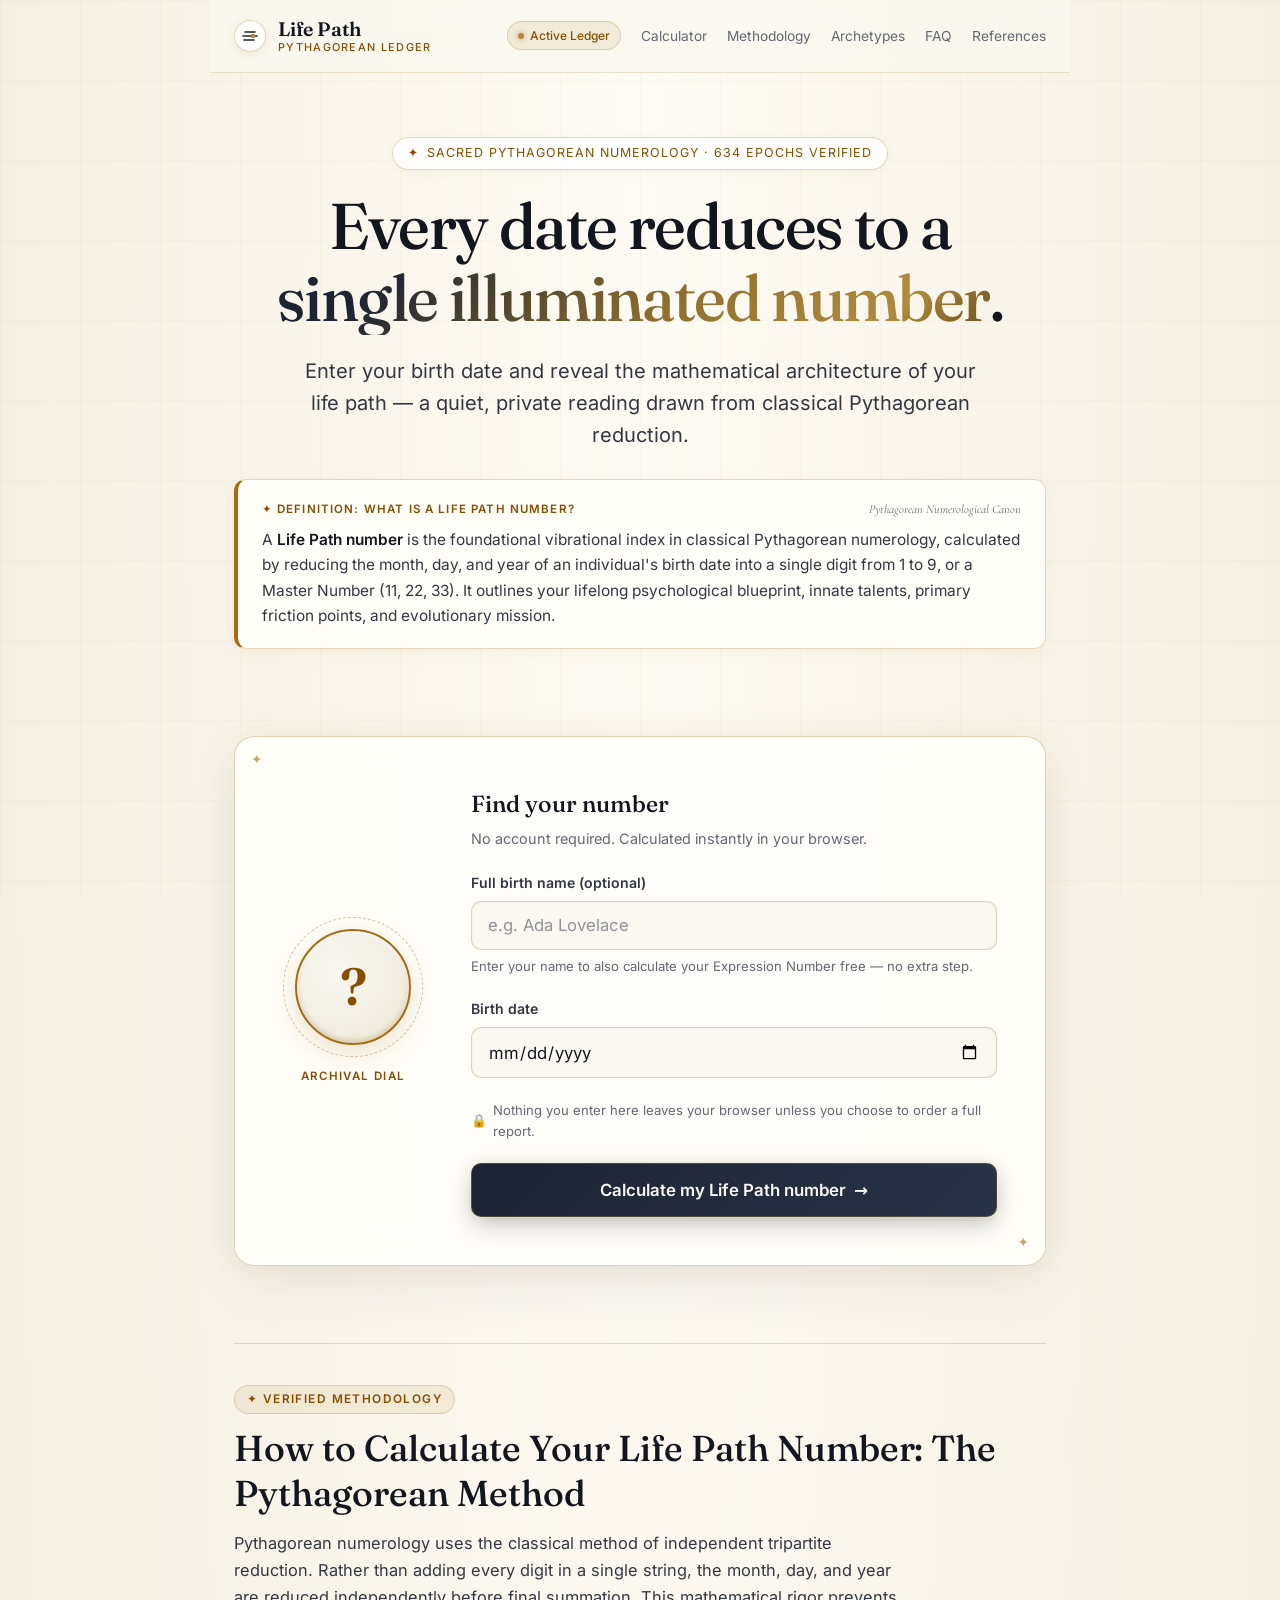
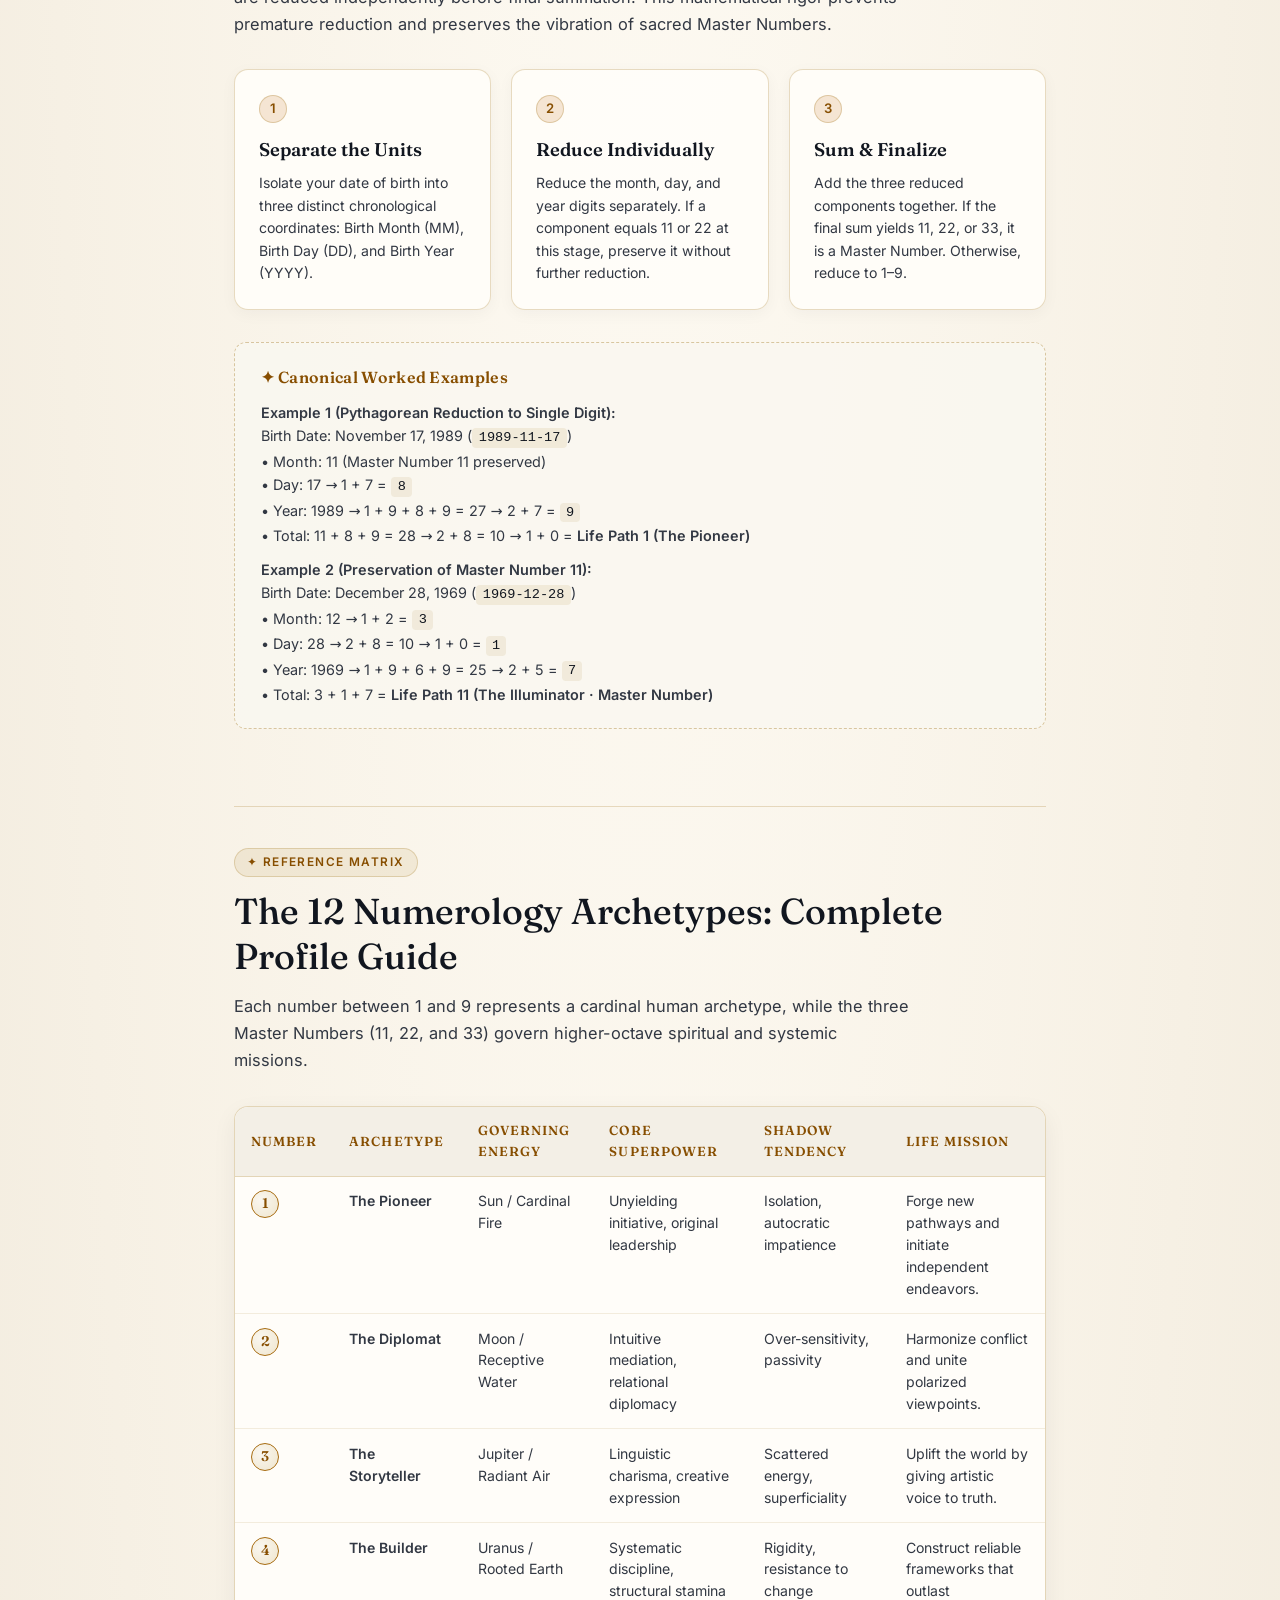
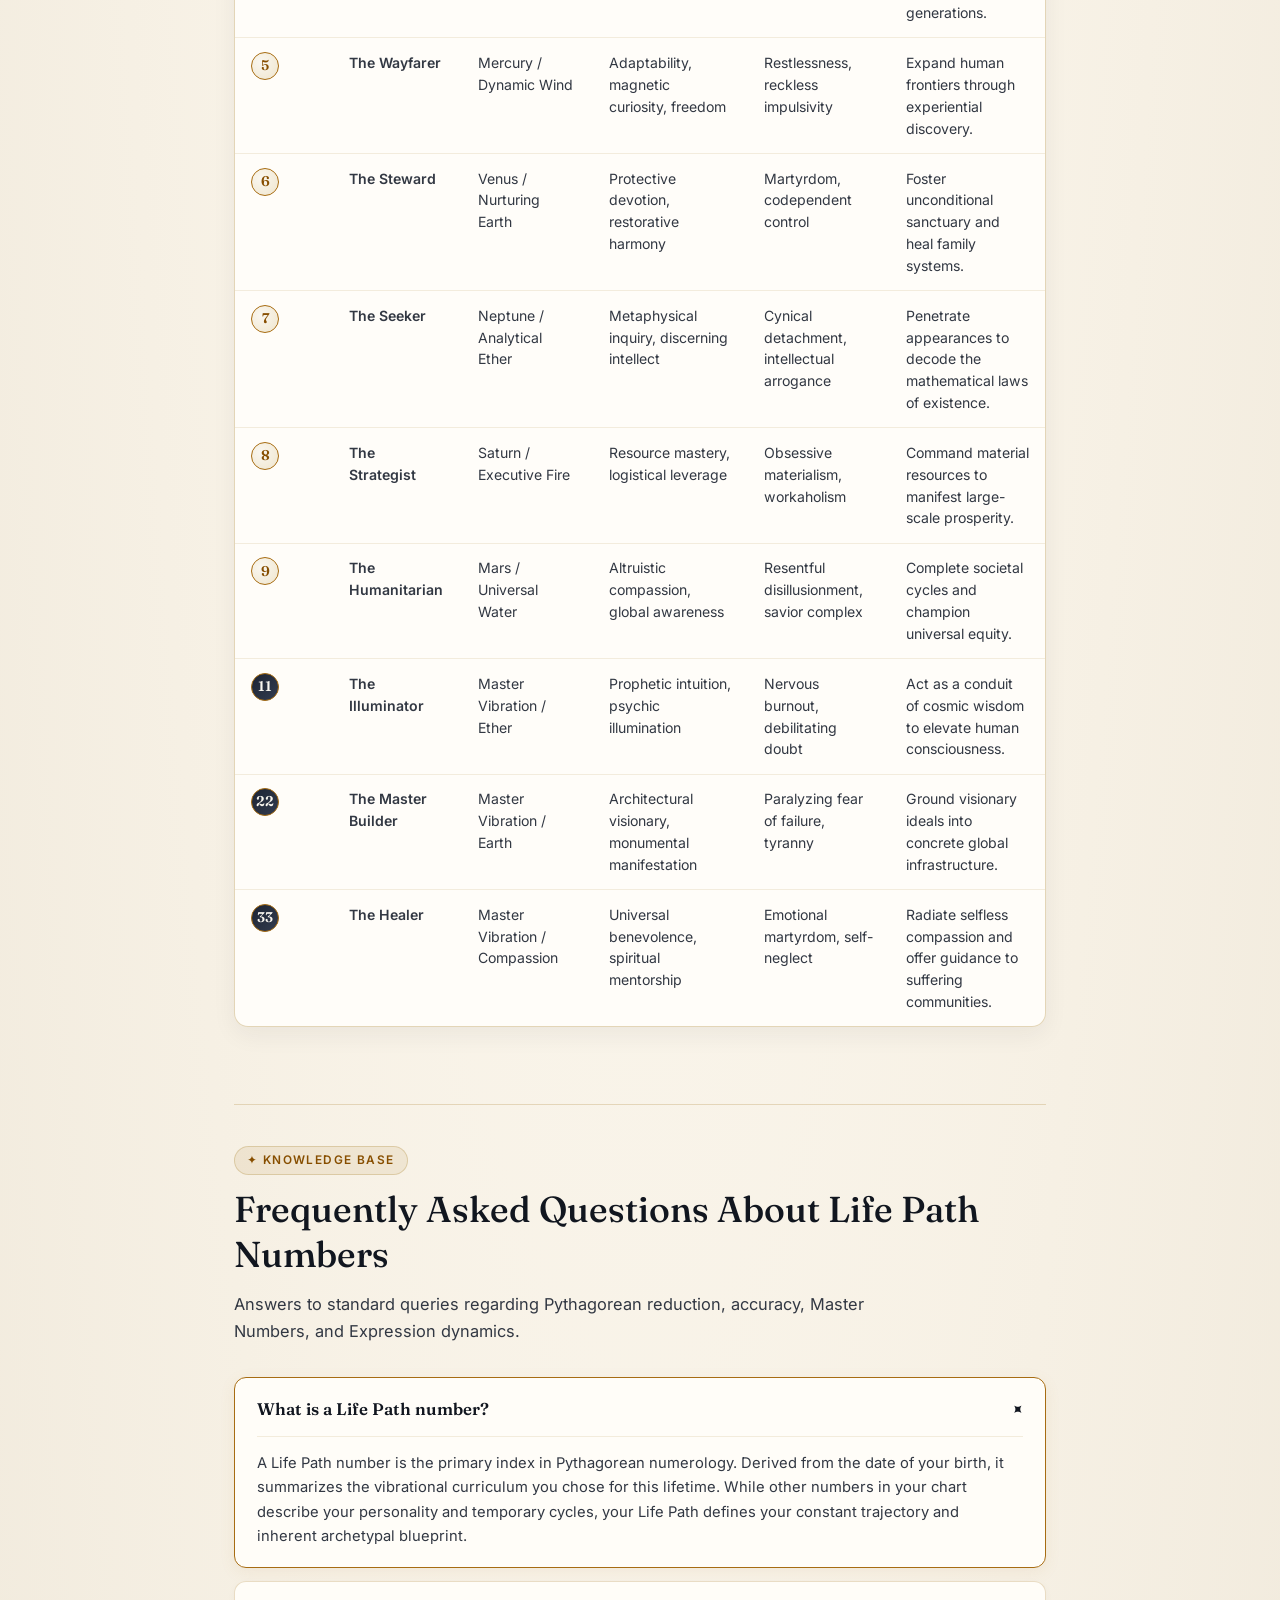
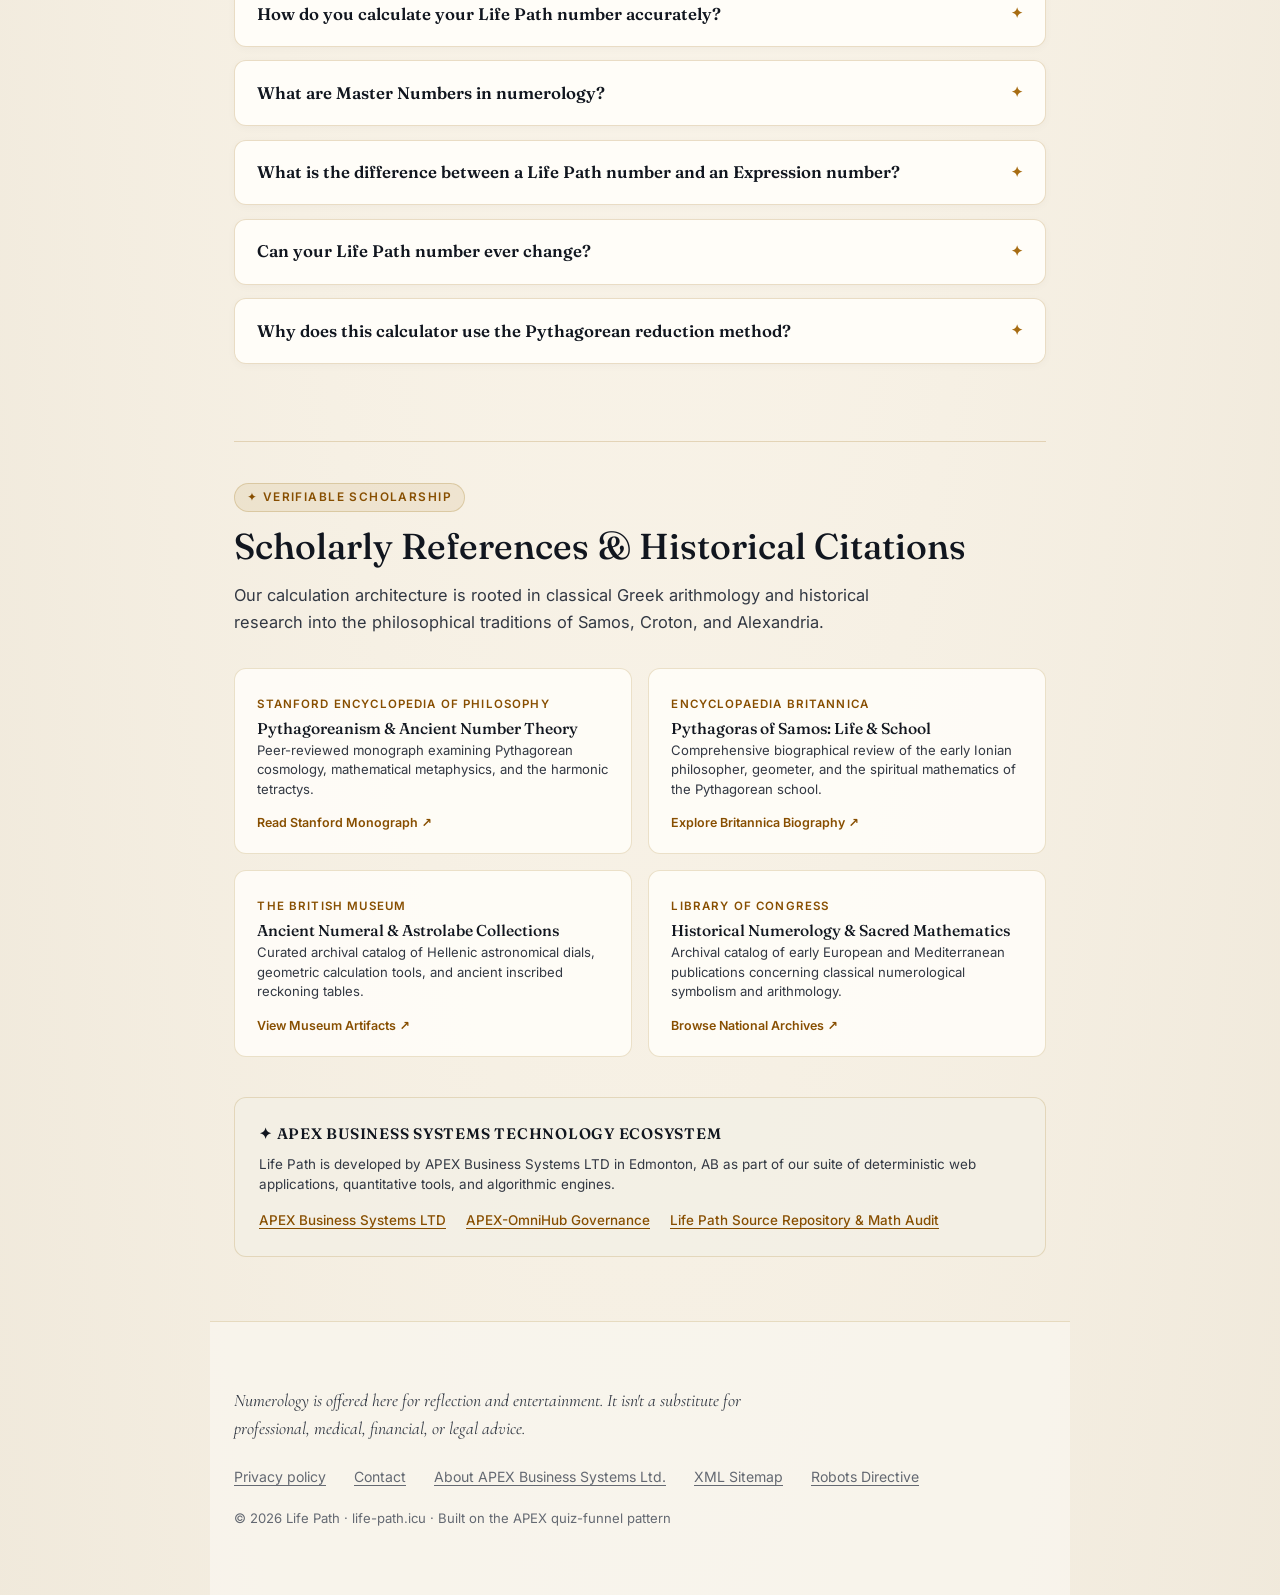
==== commit ce306ada: "chore: record day 3 metrics (78 views, 87 uniques) and deprecate legacy rollback files post-48h" ====
--- a/public/index.html
+++ b/public/index.html
@@ -1371,7 +1371,6 @@
     <a href="#archetypes">Archetypes</a>
     <a href="#faq">FAQ</a>
     <a href="#citations">References</a>
-    <a href="/legacy.html" style="opacity:0.6;">Legacy</a>
   </nav>
 </header>
 
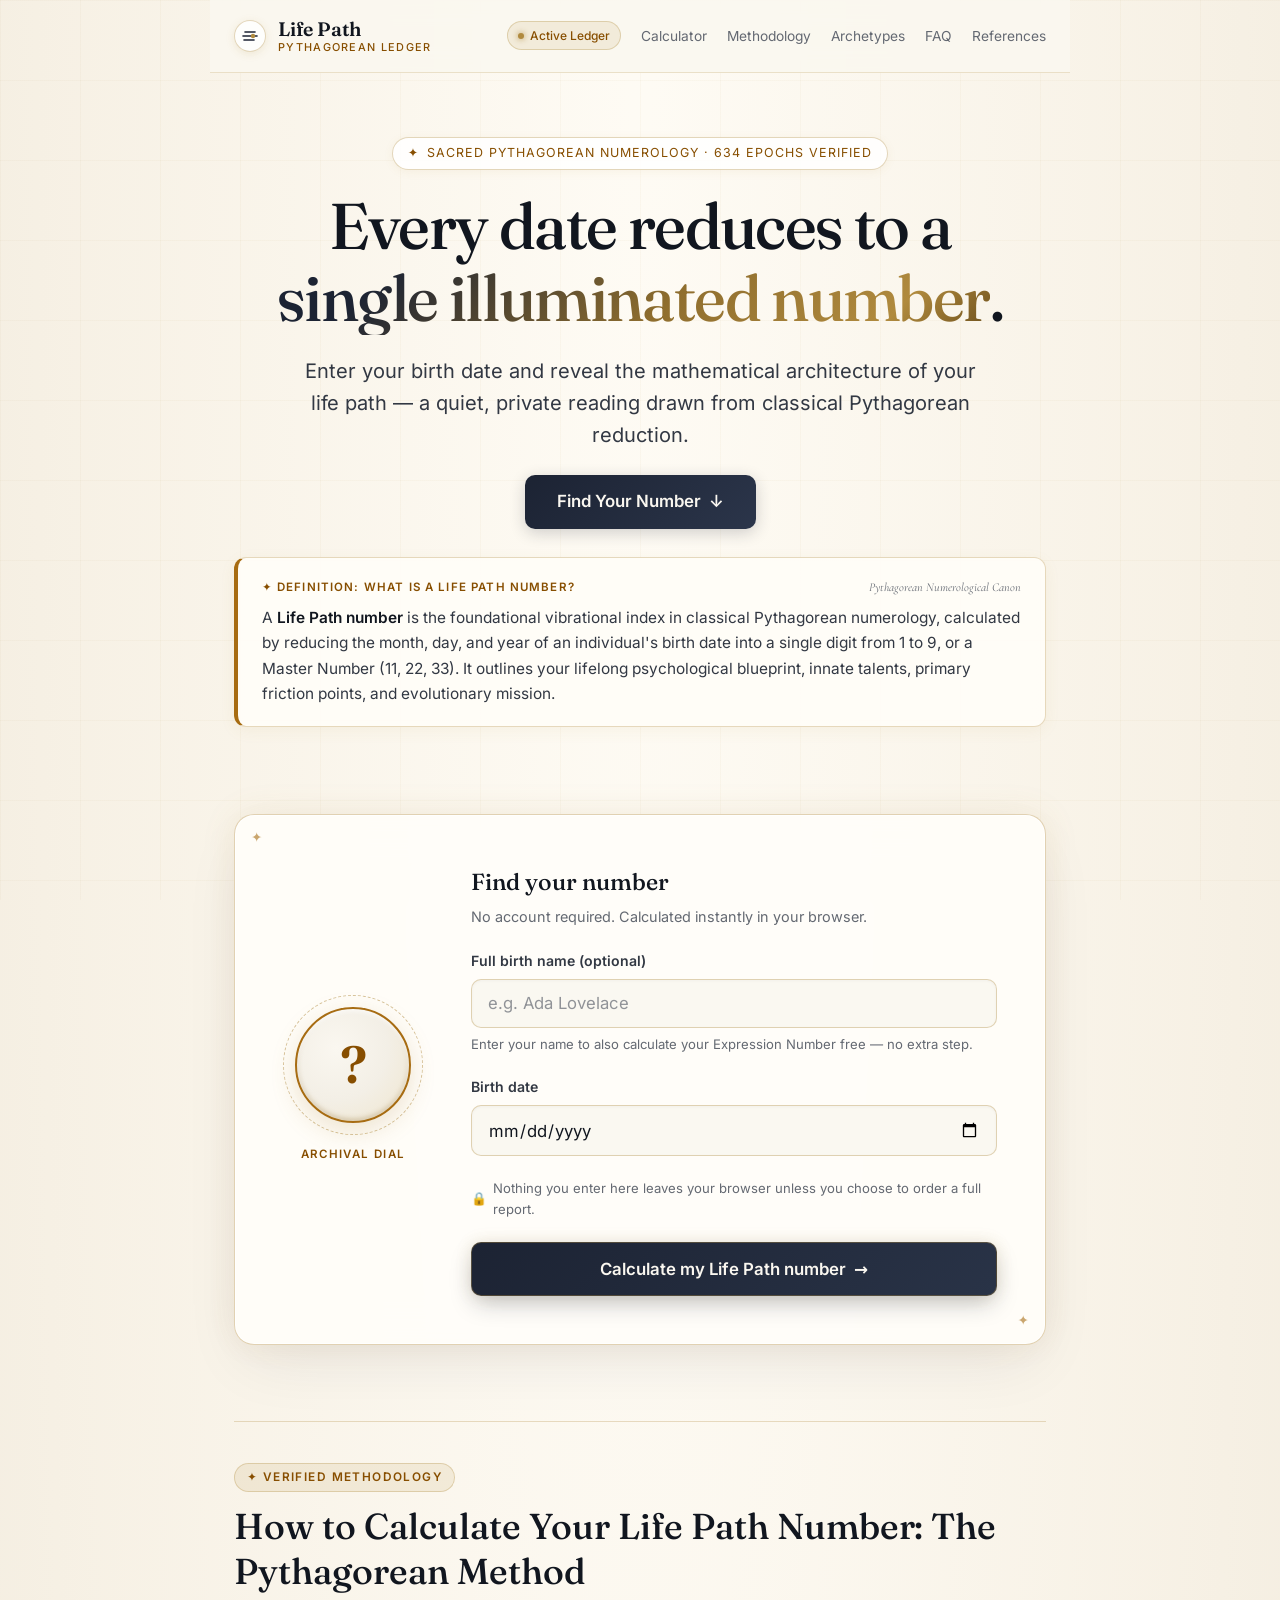
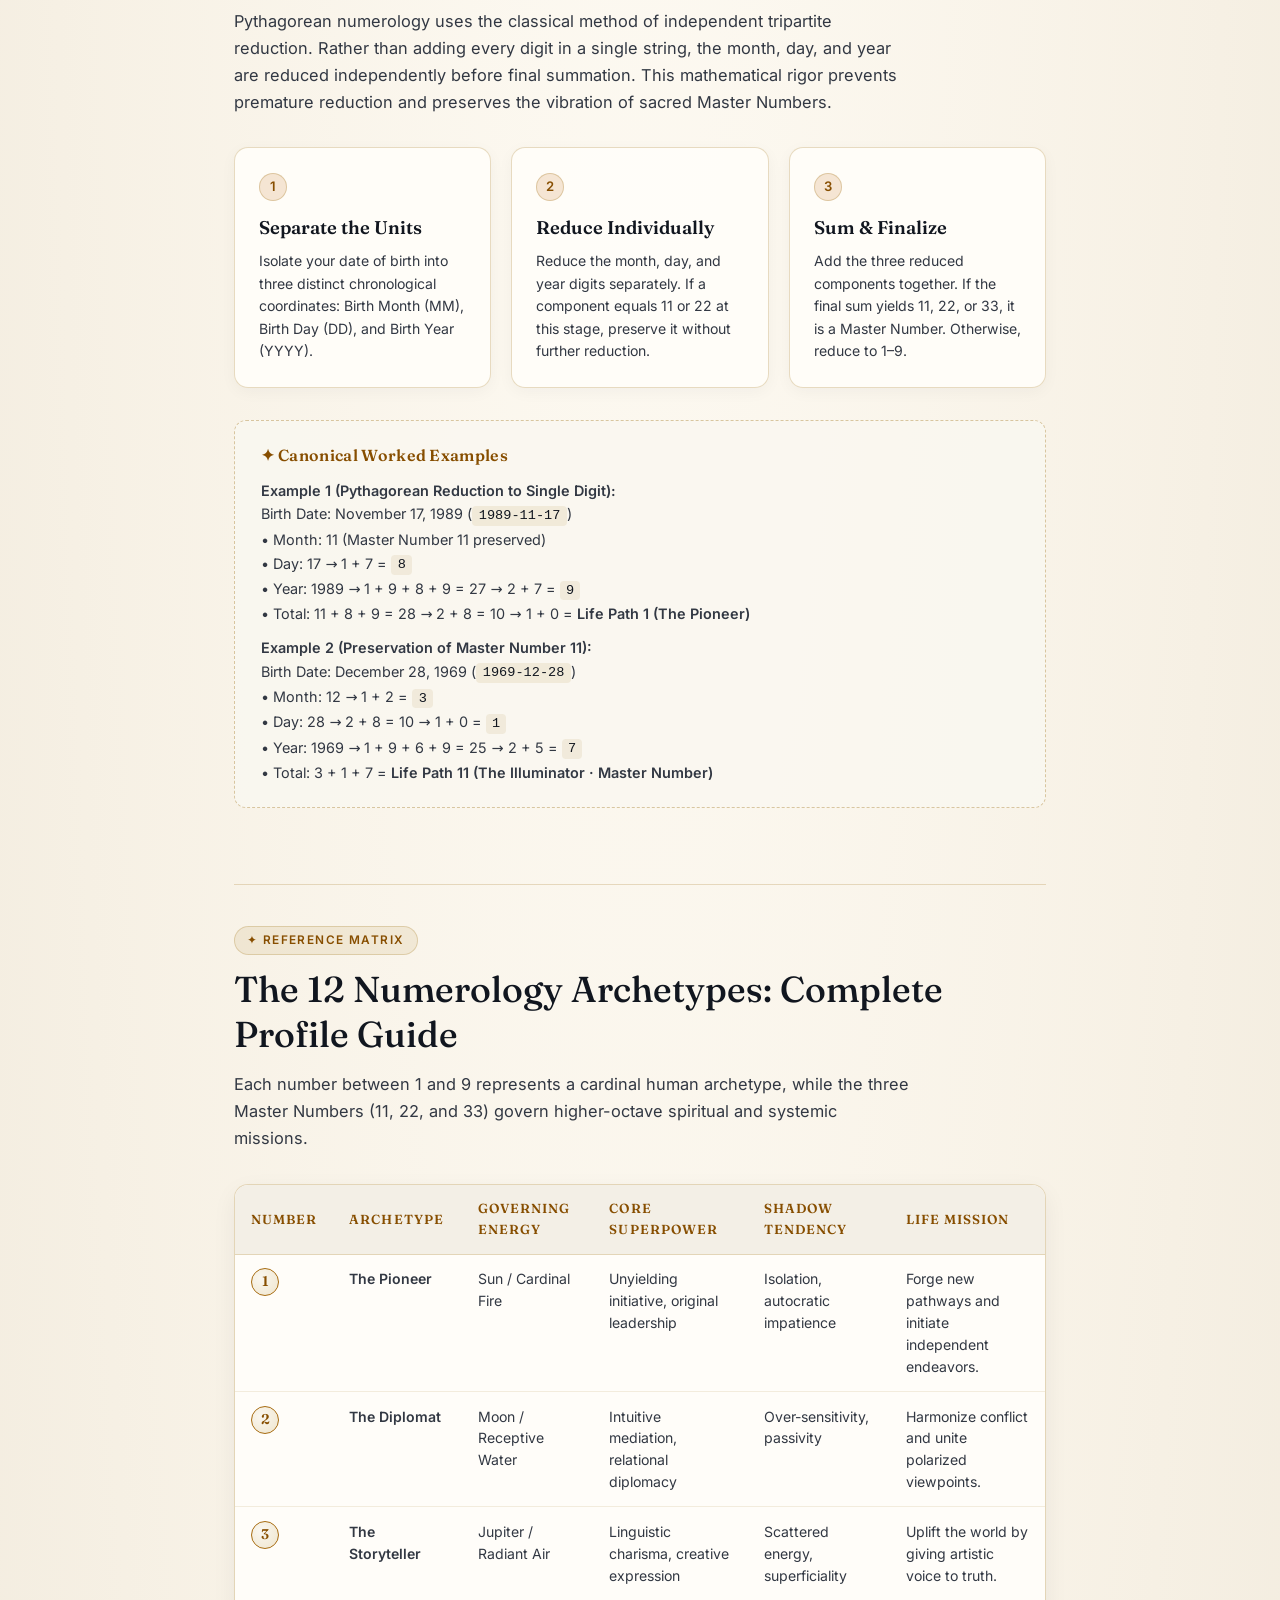
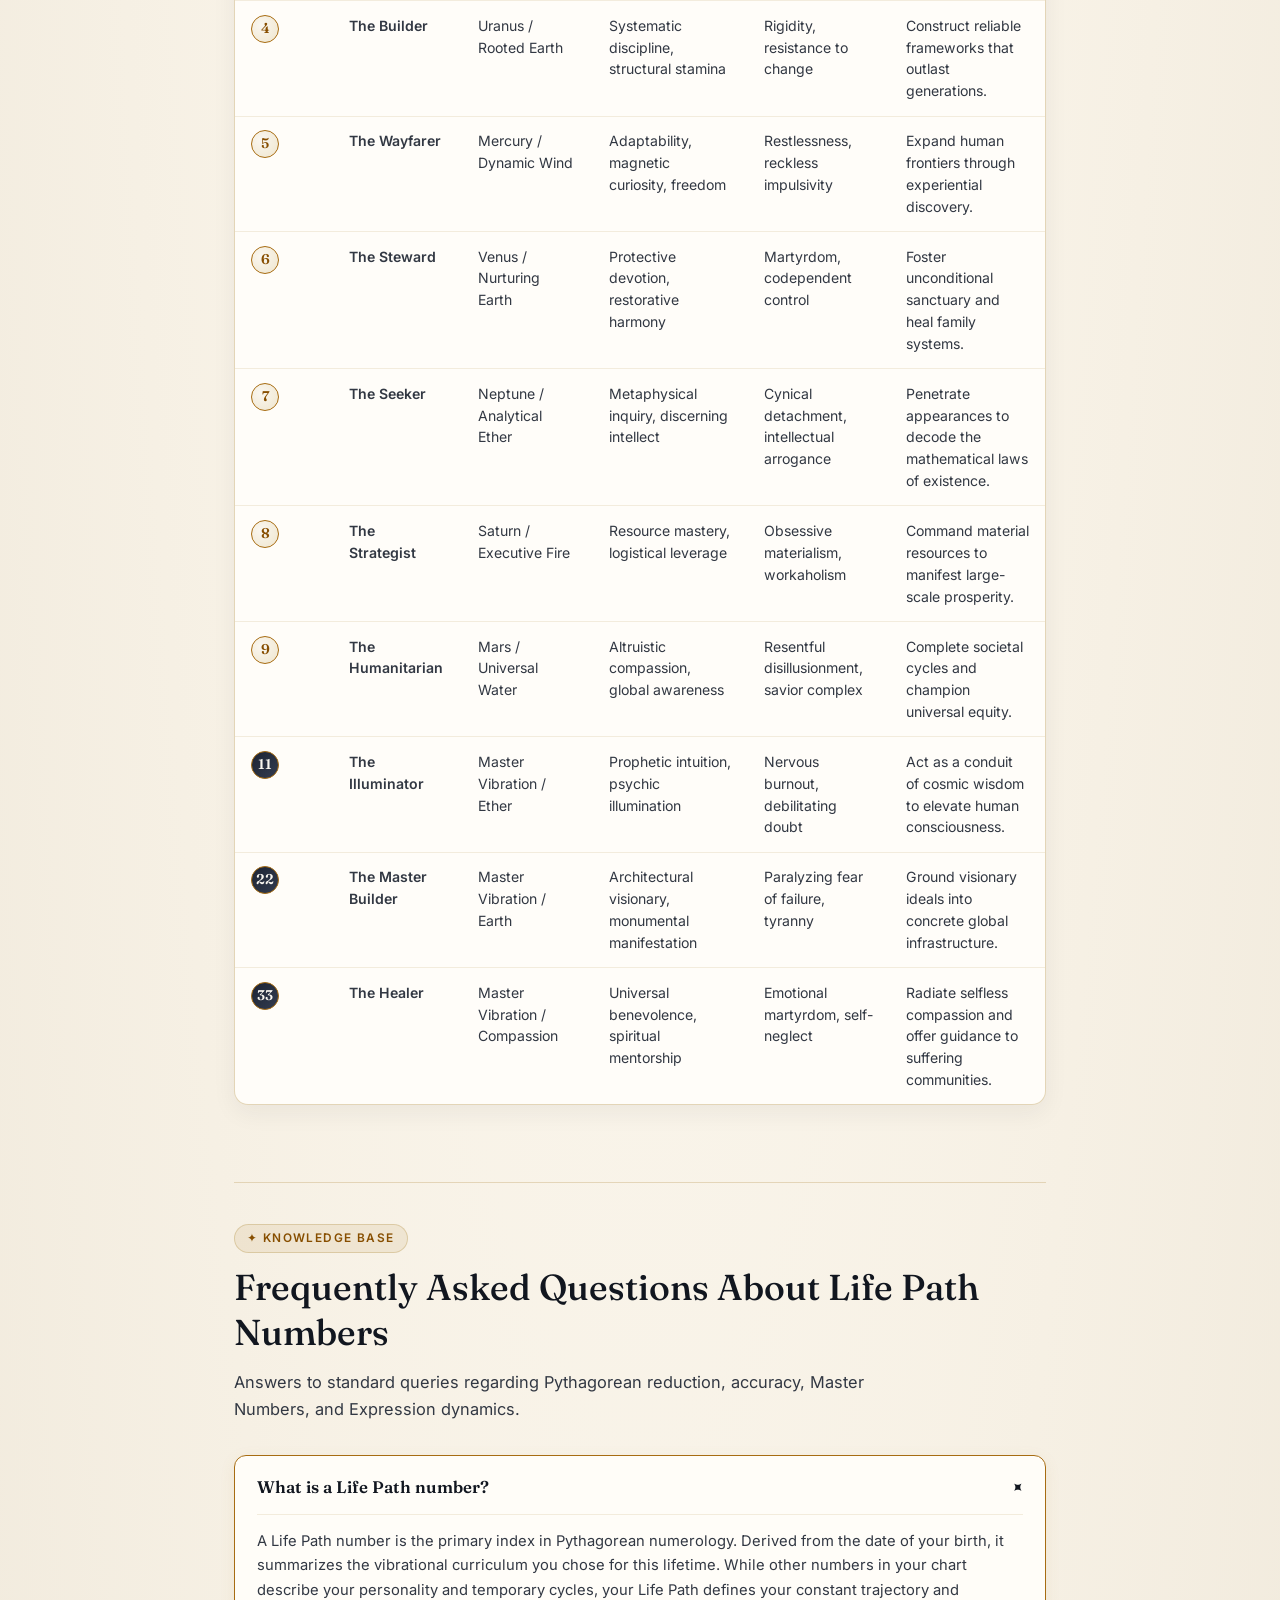
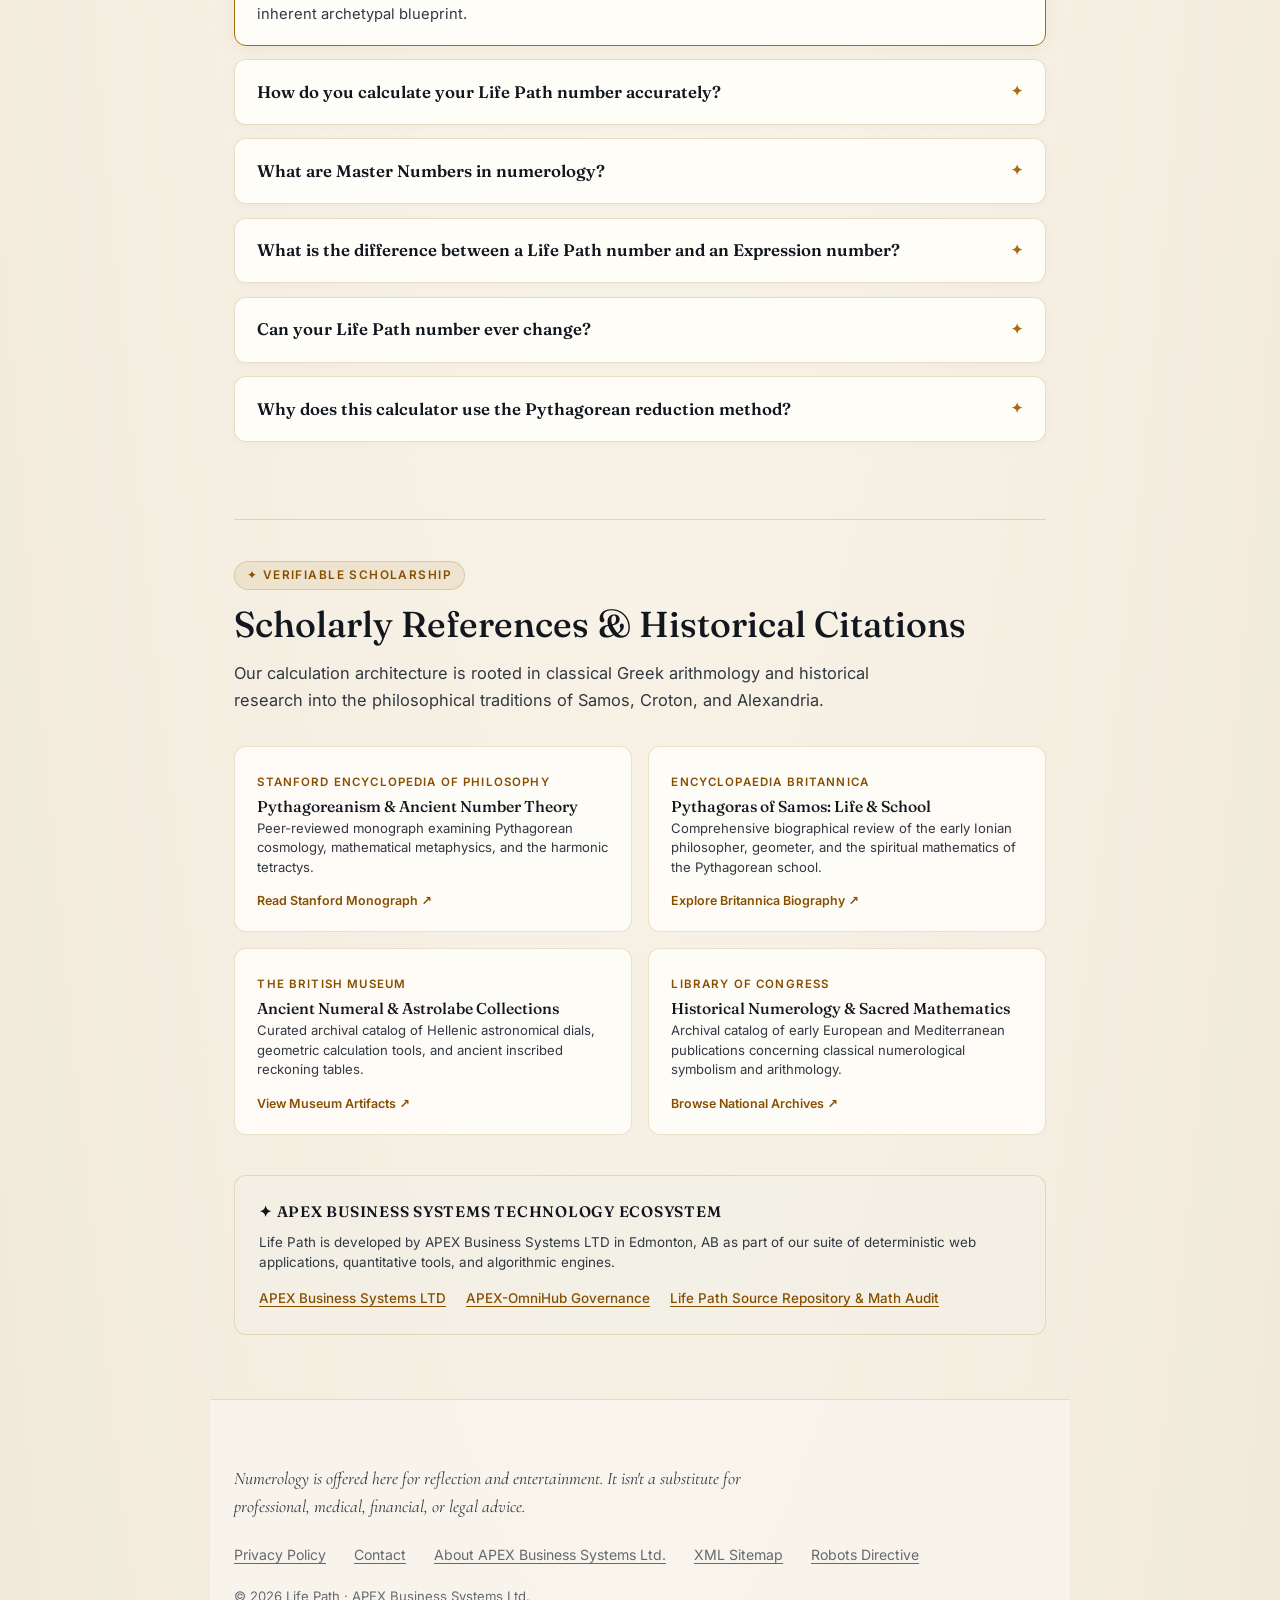
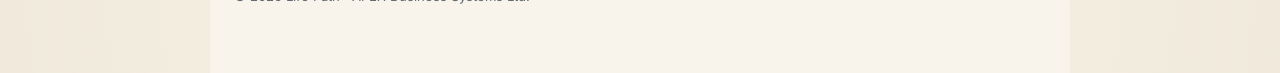
==== commit ee335a88: "Merge pull request #2 from apexbusiness-systems/apex/lifepath/20260914-seo-optimizations feat(cro/se" ====
--- a/public/index.html
+++ b/public/index.html
@@ -61,7 +61,17 @@
       "@id": "https://life-path.icu/#website",
       "url": "https://life-path.icu/",
       "name": "Life Path",
+      "datePublished": "2026-09-07",
+      "dateModified": "2026-09-14",
       "publisher": { "@id": "https://life-path.icu/#organization" }
+    },
+    {
+      "@type": "BreadcrumbList",
+      "@id": "https://life-path.icu/#breadcrumb",
+      "itemListElement": [
+        { "@type": "ListItem", "position": 1, "name": "Home", "item": "https://life-path.icu/" },
+        { "@type": "ListItem", "position": 2, "name": "Life Path Calculator", "item": "https://life-path.icu/#calculator" }
+      ]
     },
     {
       "@type": "WebApplication",
@@ -455,6 +465,28 @@
     line-height: 1.6;
   }
 
+  /* Hero scroll CTA */
+  .hero-scroll-cta {
+    display: inline-flex;
+    align-items: center;
+    gap: 0.5rem;
+    margin-top: 1.5rem;
+    padding: 0.85rem 2rem;
+    background: linear-gradient(135deg, #1C2333 0%, #2B354A 100%);
+    color: #FAF7F0;
+    border-radius: 10px;
+    font-family: var(--font-body);
+    font-size: 1.05rem;
+    font-weight: 600;
+    text-decoration: none;
+    box-shadow: 0 4px 16px rgba(28, 35, 51, 0.2);
+    transition: transform 200ms var(--ease-out), box-shadow 200ms var(--ease-out);
+  }
+  .hero-scroll-cta:hover {
+    transform: translateY(-2px);
+    box-shadow: 0 8px 24px rgba(28, 35, 51, 0.28);
+  }
+
   /* GEO / ANSWER-FIRST DEFINITION CALLOUT */
   .answer-definition-box {
     width: 100%;
@@ -947,6 +979,28 @@
     background: linear-gradient(135deg, #252D3D 0%, #343E54 100%);
   }
 
+  /* TRUST BAR */
+  .tiers-trust-bar {
+    text-align: center;
+    margin-top: 1.75rem;
+    padding: 1.25rem;
+    background: rgba(239, 229, 205, 0.35);
+    border: 1px solid rgba(176, 138, 62, 0.2);
+    border-radius: 12px;
+  }
+  .tiers-guarantee {
+    font-size: 0.88rem;
+    font-weight: 600;
+    color: var(--ink-900);
+    margin: 0 0 0.35rem;
+  }
+  .tiers-social-proof {
+    font-size: 0.82rem;
+    color: var(--ink-500);
+    font-style: italic;
+    margin: 0;
+  }
+
   /* SAMPLE EXCERPT */
   .sample-box {
     margin-top: 3rem;
@@ -1348,7 +1402,7 @@
 <body>
 
 <header class="site-header wrap">
-  <a href="/" class="brand" aria-label="Life Path Home">
+  <a href="/" class="brand" aria-label="Life Path — Pythagorean Numerology Calculator Home">
     <div class="brand-mark-wrap">
       <svg viewBox="0 0 100 100" xmlns="http://www.w3.org/2000/svg" aria-hidden="true">
         <g fill="none" stroke="#1C2333" stroke-width="8" stroke-linecap="round">
@@ -1383,6 +1437,11 @@
     <h1>Every date reduces to a <span class="gold-gradient">single illuminated number</span>.</h1>
     <p class="hero-sub">Enter your birth date and reveal the mathematical architecture of your life path — a quiet, private reading drawn from classical Pythagorean reduction.</p>
 
+    <a href="#how-it-works" class="hero-scroll-cta" aria-label="Scroll to calculator">
+      <span>Find Your Number</span>
+      <span aria-hidden="true">↓</span>
+    </a>
+
     <!-- ANSWER-FIRST GEO DEFINITION BLOCK -->
     <div class="answer-definition-box" id="definition">
       <div class="def-header">
@@ -1466,12 +1525,12 @@
               <li>Hand-prepared fulfillment</li>
             </ul>
           </div>
-          <button type="button" class="btn-tier buy" data-tier="score">Unlock Score ($1.99)</button>
+          <button type="button" class="btn-tier buy" data-tier="score">Get My Score — $1.99</button>
         </div>
 
         <!-- Tier 2 (Featured) -->
         <div class="tier-card featured">
-          <div class="featured-ribbon">✦ Most Requested Folio</div>
+          <div class="featured-ribbon">⭐ Most Popular</div>
           <div>
             <span class="tier-badge">Most Comprehensive</span>
             <h3 class="tier-name">Deep Report</h3>
@@ -1483,7 +1542,7 @@
               <li>Detailed archetype breakdown</li>
             </ul>
           </div>
-          <button type="button" class="btn-tier buy" data-tier="deep">Unlock Deep Report ($3.99)</button>
+          <button type="button" class="btn-tier buy" data-tier="deep">Get My Full Reading — $3.99</button>
         </div>
 
         <!-- Tier 3 -->
@@ -1499,8 +1558,13 @@
               <li>Full personal numerology folio</li>
             </ul>
           </div>
-          <button type="button" class="btn-tier buy" data-tier="complete">Unlock Complete ($6.99)</button>
+          <button type="button" class="btn-tier buy" data-tier="complete">Get Complete Folio — $6.99</button>
         </div>
+      </div>
+
+      <div class="tiers-trust-bar">
+        <p class="tiers-guarantee">🔒 One-time payment · No subscription · 100% satisfaction guaranteed</p>
+        <p class="tiers-social-proof">Introductory pricing — join thousands discovering their archetype</p>
       </div>
 
       <!-- Sample excerpt -->
@@ -1798,16 +1862,16 @@
   </section>
 </main>
 
-<footer class="wrap" id="privacy">
+<footer class="wrap" id="site-footer">
   <p class="disclaimer">Numerology is offered here for reflection and entertainment. It isn't a substitute for professional, medical, financial, or legal advice.</p>
   <div class="footer-links">
-    <a href="#privacy">Privacy policy</a>
+    <a href="/privacy.html">Privacy Policy</a>
     <a href="mailto:support@life-path.icu">Contact</a>
-    <a href="https://github.com/lifepathtest/lifepath-repo" target="_blank" rel="noopener noreferrer">About APEX Business Systems Ltd.</a>
+    <a href="/about.html">About APEX Business Systems Ltd.</a>
     <a href="https://life-path.icu/sitemap.xml">XML Sitemap</a>
     <a href="https://life-path.icu/robots.txt">Robots Directive</a>
   </div>
-  <p class="footer-meta">© <span id="year">2026</span> Life Path · life-path.icu · Built on the APEX quiz-funnel pattern</p>
+  <p class="footer-meta">© <span id="year">2026</span> Life Path · APEX Business Systems Ltd.</p>
 </footer>
 
 <script>
@@ -1896,6 +1960,22 @@
 function track(eventName, detail) {
   console.log("lifepath:" + eventName, detail || {});
   window.dispatchEvent(new CustomEvent("lifepath:" + eventName, { detail: detail || {} }));
+  try {
+    var payload = JSON.stringify({
+      event_name: eventName,
+      meta: detail || {}
+    });
+    if (navigator.sendBeacon) {
+      navigator.sendBeacon("/track", new Blob([payload], { type: "application/json" }));
+    } else {
+      fetch("/track", {
+        method: "POST",
+        headers: { "Content-Type": "application/json" },
+        body: payload,
+        keepalive: true
+      }).catch(function () {});
+    }
+  } catch (err) {}
 }
 
 /* ---------- UI wiring ---------- */
@@ -1967,7 +2047,7 @@
       var expression = calculateExpressionNumber(nameVal);
       if (expression !== null) {
         expressionLine.style.display = "block";
-        expressionLine.innerHTML = "Your Expression Number is <strong>" + expression + "</strong> — included free with your full report.";
+        expressionLine.innerHTML = "Your Expression Number is <strong>" + expression + "</strong> — your full report reveals how it interacts with your Life Path and where hidden friction shows up.";
       }
     } else {
       expressionLine.style.display = "none";
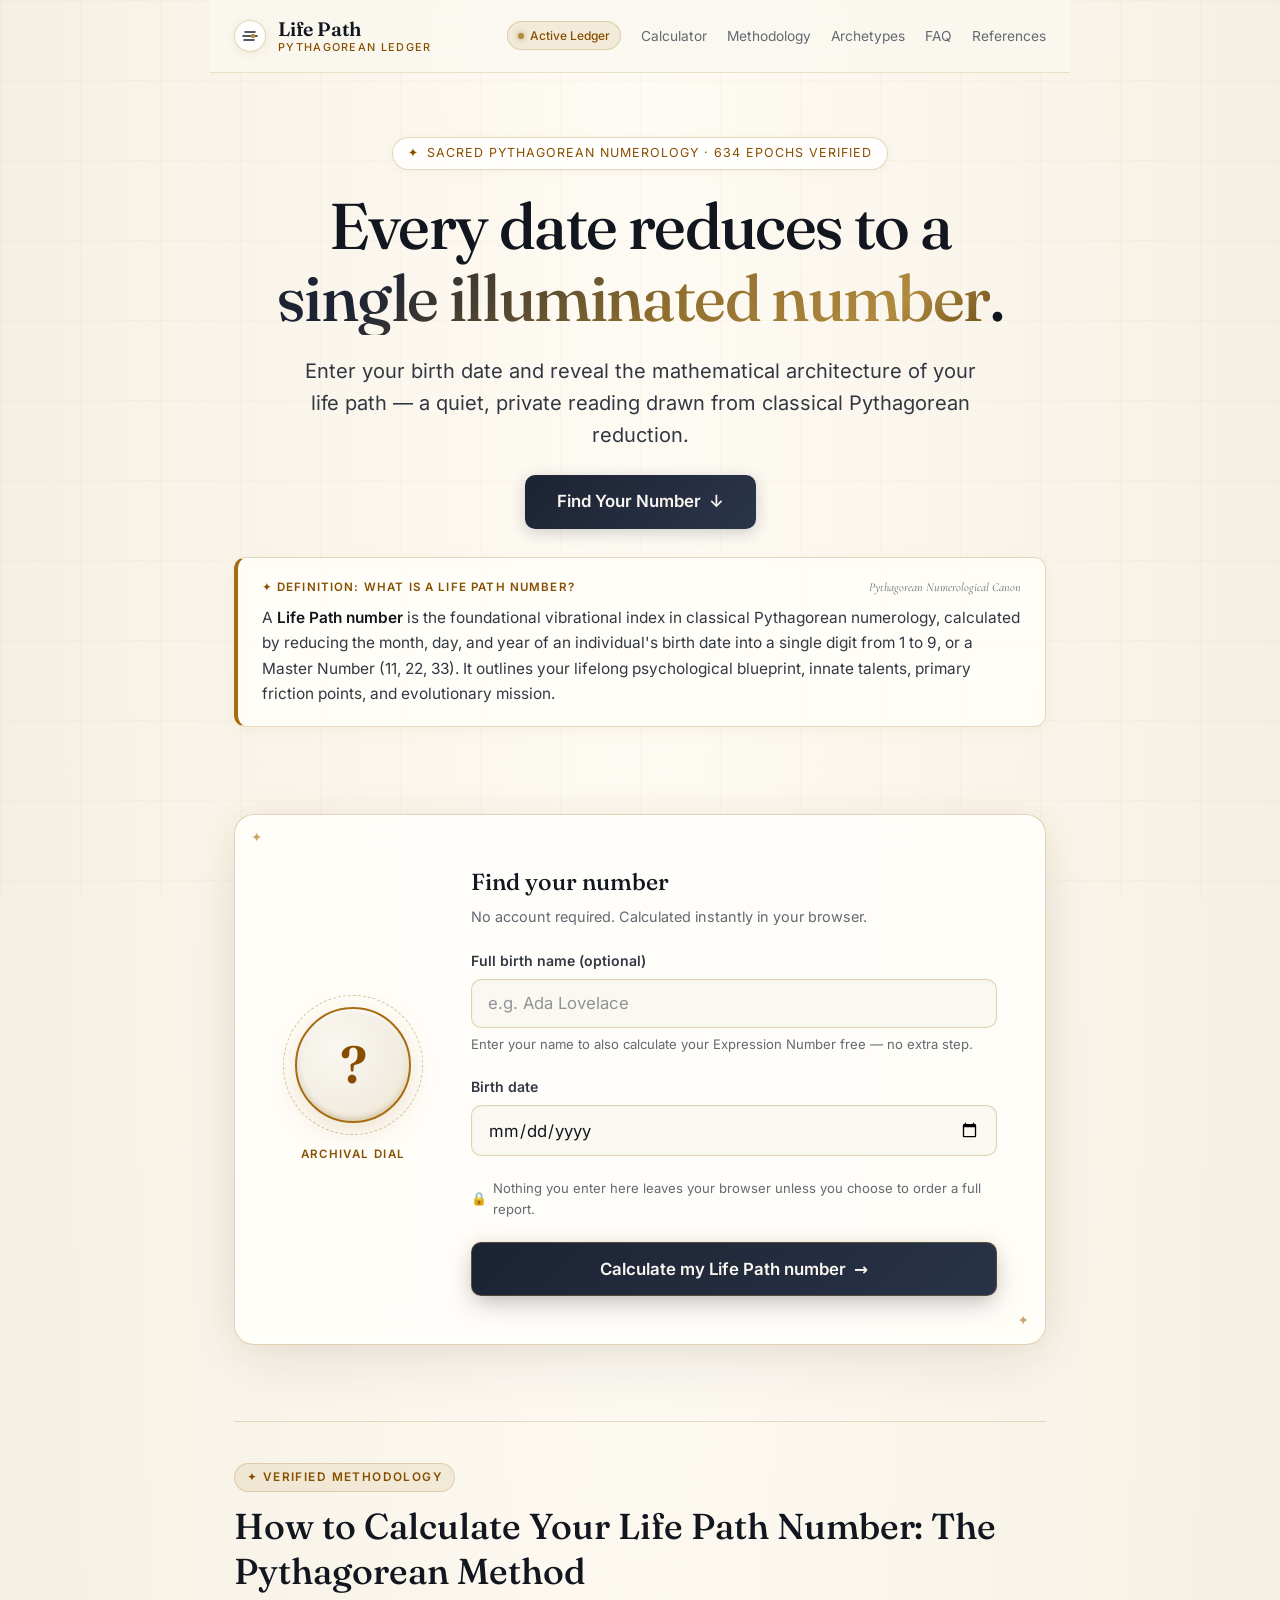
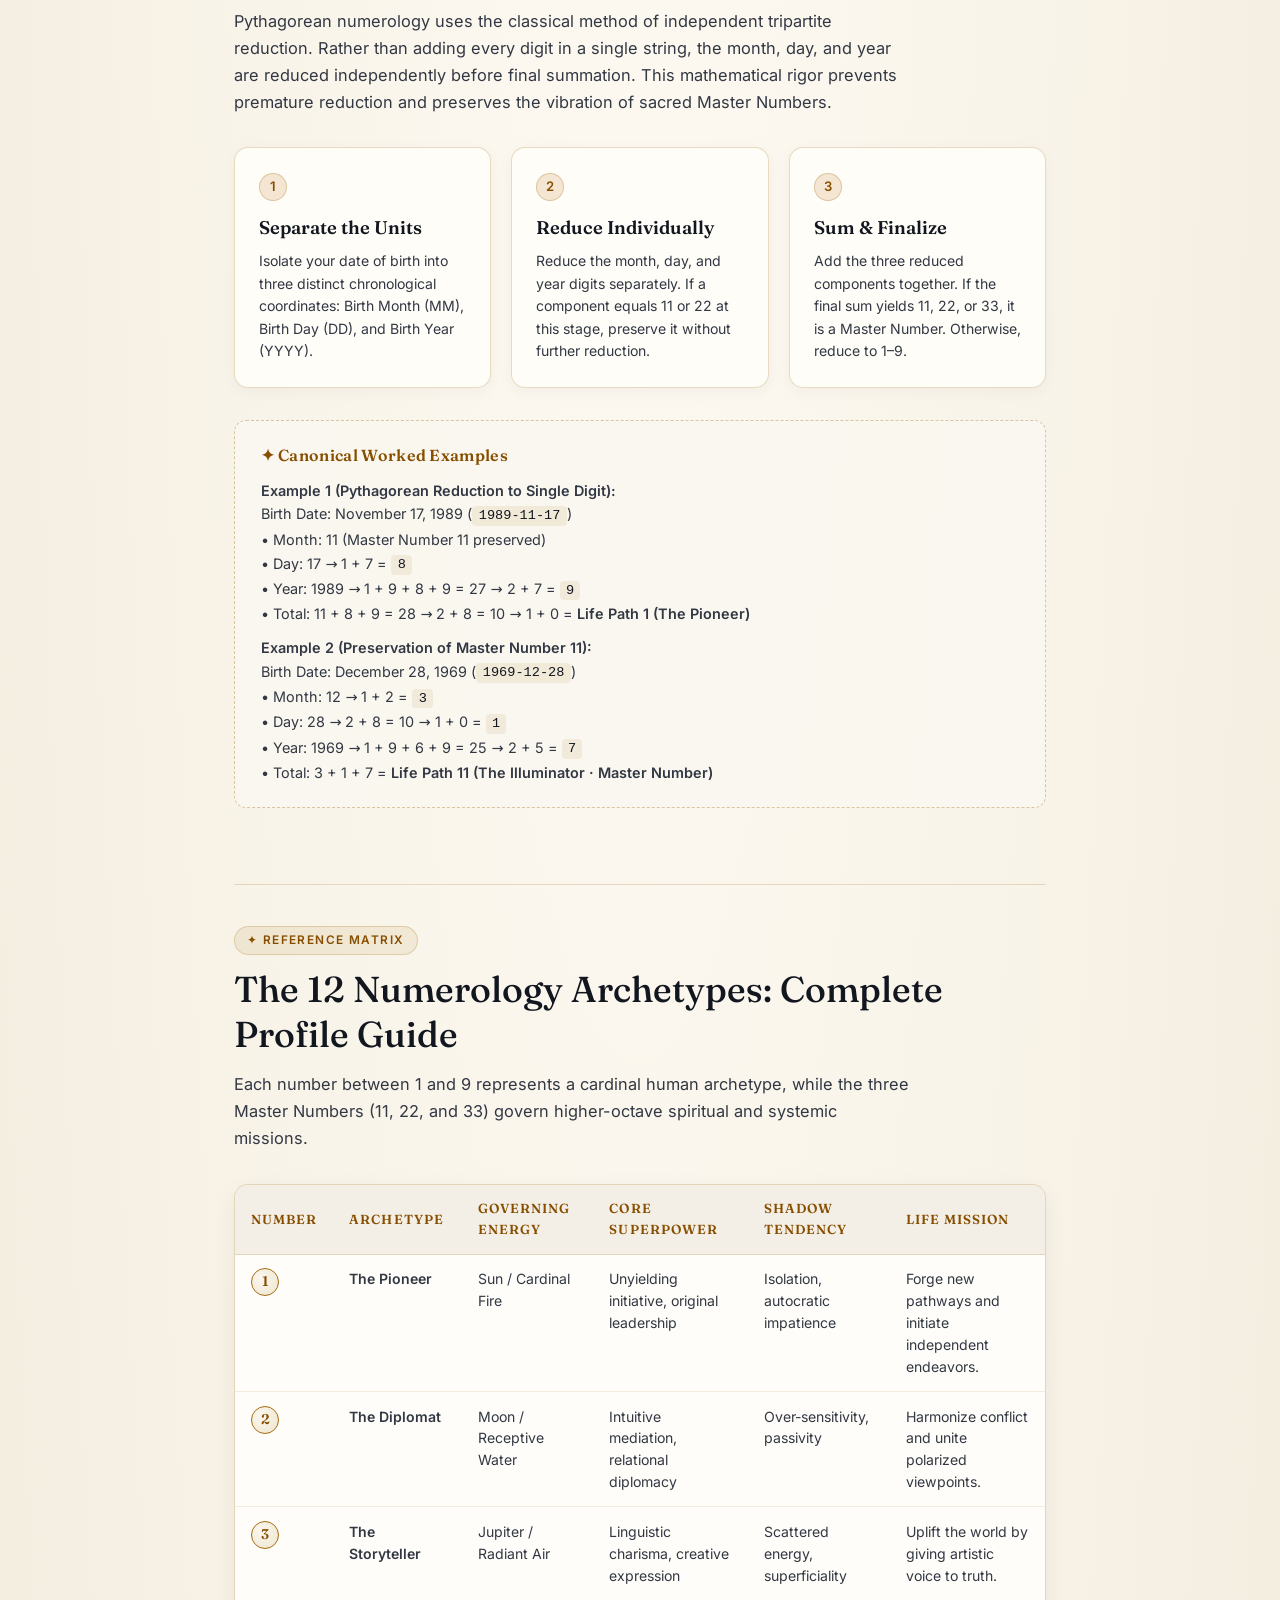
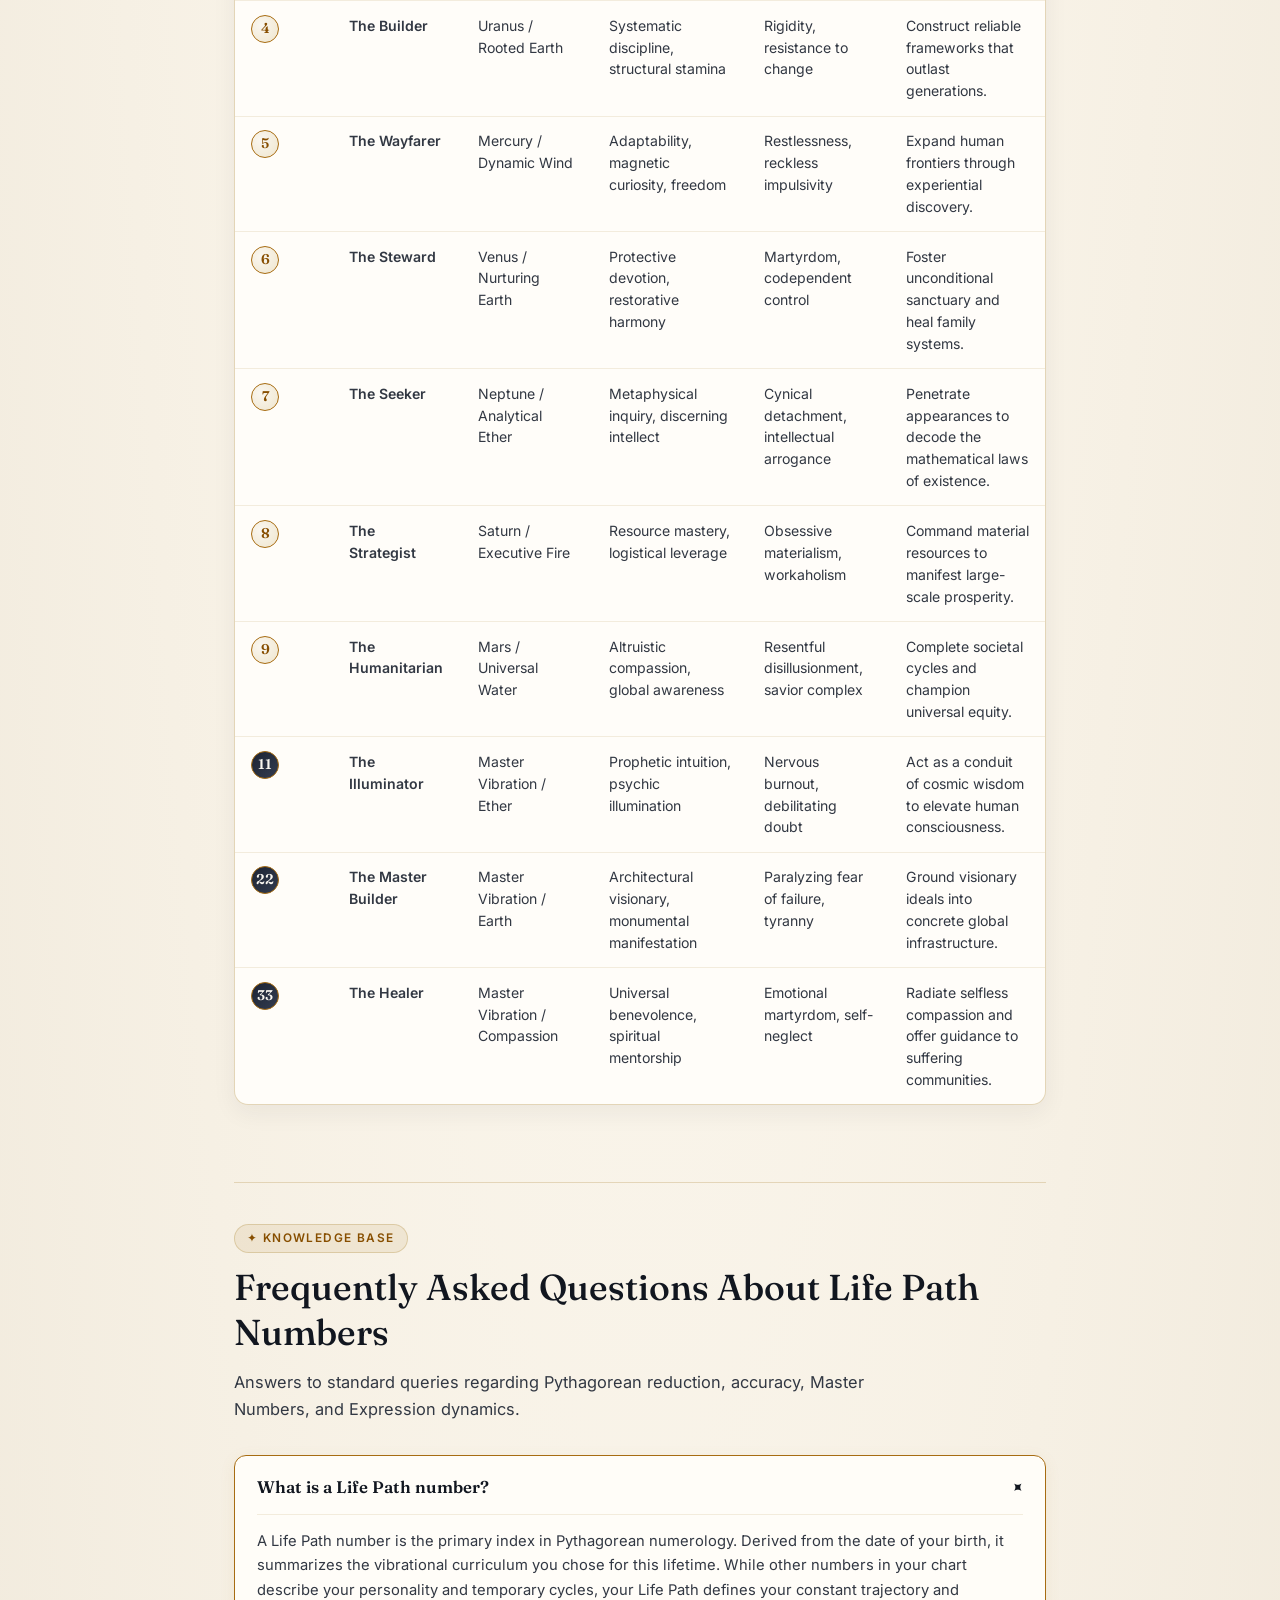
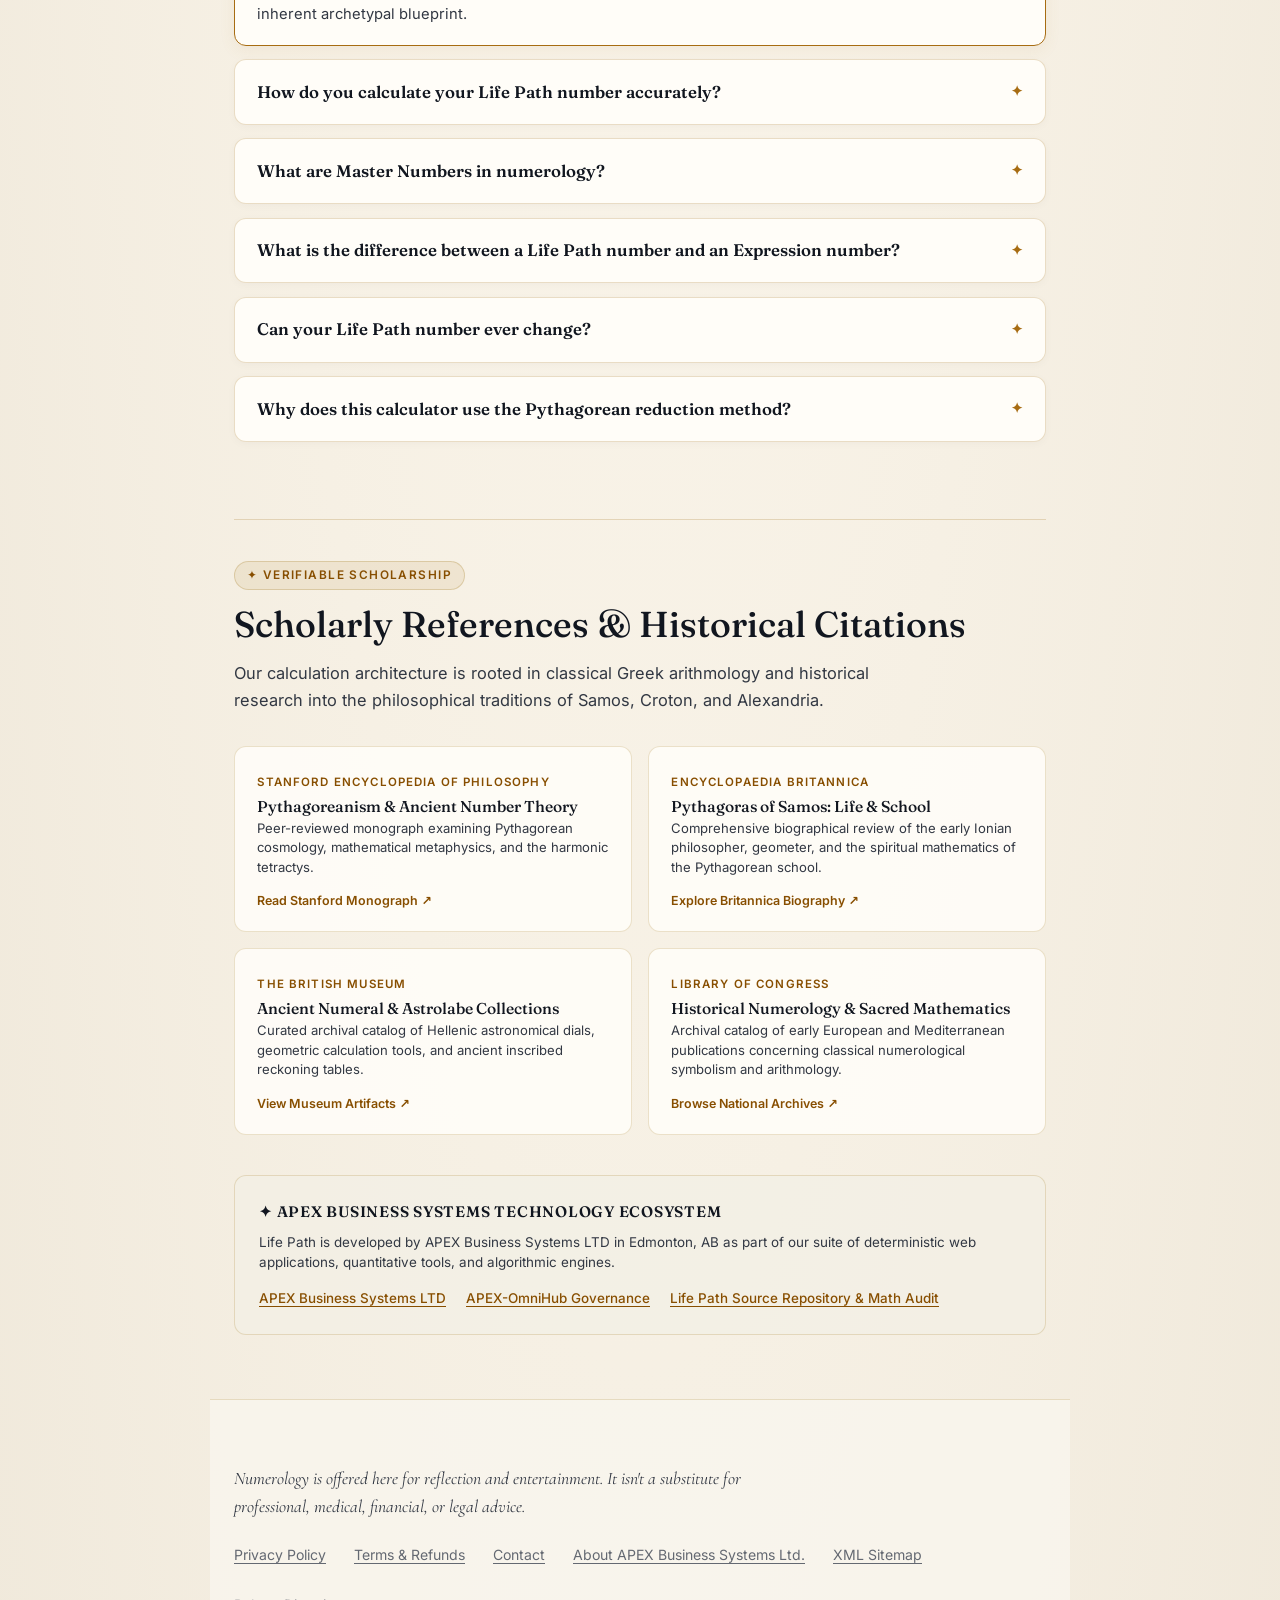
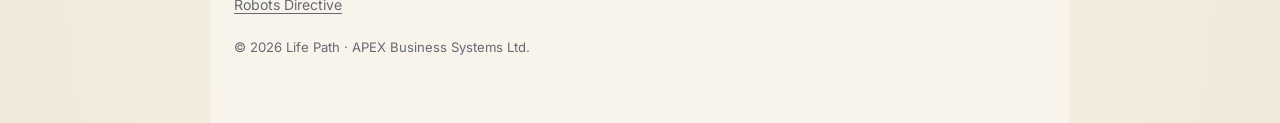
==== commit f9db7e0f: "feat(legal): add Terms & Refund page, footer link and sitemap entry (WI-3) Mirrors privacy.html's se" ====
--- a/public/index.html
+++ b/public/index.html
@@ -2,6 +2,7 @@
 <html lang="en">
 <head>
 <meta charset="UTF-8">
+<script id="canonical-host-guard">(function(){var h=location.hostname;if(h==="www.life-path.icu"||h==="lifepath-repo.pages.dev"){location.replace("https://life-path.icu"+location.pathname+location.search+location.hash);}})();</script>
 <meta name="viewport" content="width=device-width, initial-scale=1.0">
 <title>Free Life Path Number Calculator — Accurate Pythagorean Numerology | Life Path</title>
 <meta name="description" content="Calculate your Life Path number instantly with our free Pythagorean calculator. Discover your core archetype, master numbers 11, 22, 33, and life purpose.">
@@ -1522,7 +1523,7 @@
             <ul class="tier-features">
               <li>Full Life Path classification</li>
               <li>Core archetype one-liner</li>
-              <li>Hand-prepared fulfillment</li>
+              <li>Delivered to your checkout email</li>
             </ul>
           </div>
           <button type="button" class="btn-tier buy" data-tier="score">Get My Score — $1.99</button>
@@ -1563,8 +1564,8 @@
       </div>
 
       <div class="tiers-trust-bar">
-        <p class="tiers-guarantee">🔒 One-time payment · No subscription · 100% satisfaction guaranteed</p>
-        <p class="tiers-social-proof">Introductory pricing — join thousands discovering their archetype</p>
+        <p class="tiers-guarantee">🔒 One-time payment · No subscription · Hand-prepared and emailed within 24 hours · Not happy? Full refund within 14 days — see <a href="/terms.html">Terms</a></p>
+        <p class="tiers-social-proof">Introductory pricing</p>
       </div>
 
       <!-- Sample excerpt -->
@@ -1866,6 +1867,7 @@
   <p class="disclaimer">Numerology is offered here for reflection and entertainment. It isn't a substitute for professional, medical, financial, or legal advice.</p>
   <div class="footer-links">
     <a href="/privacy.html">Privacy Policy</a>
+    <a href="/terms.html">Terms &amp; Refunds</a>
     <a href="mailto:support@life-path.icu">Contact</a>
     <a href="/about.html">About APEX Business Systems Ltd.</a>
     <a href="https://life-path.icu/sitemap.xml">XML Sitemap</a>
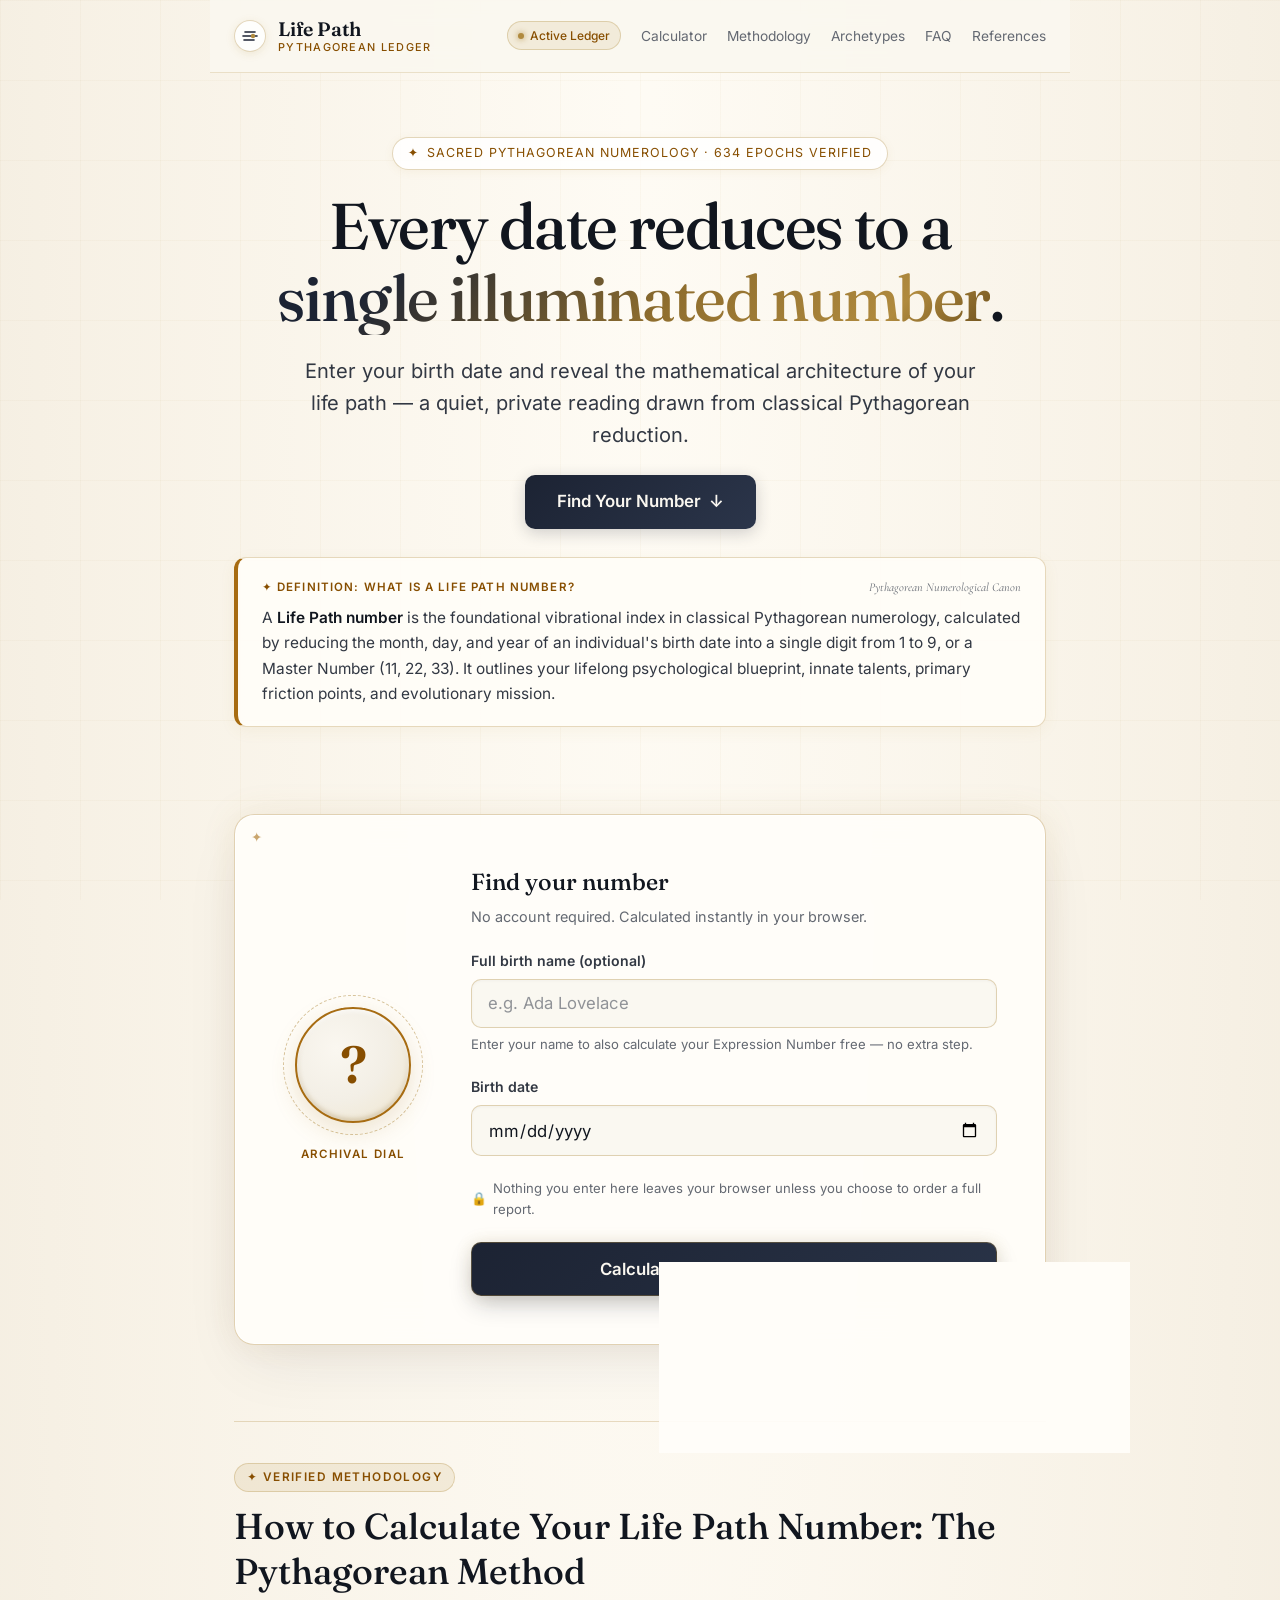
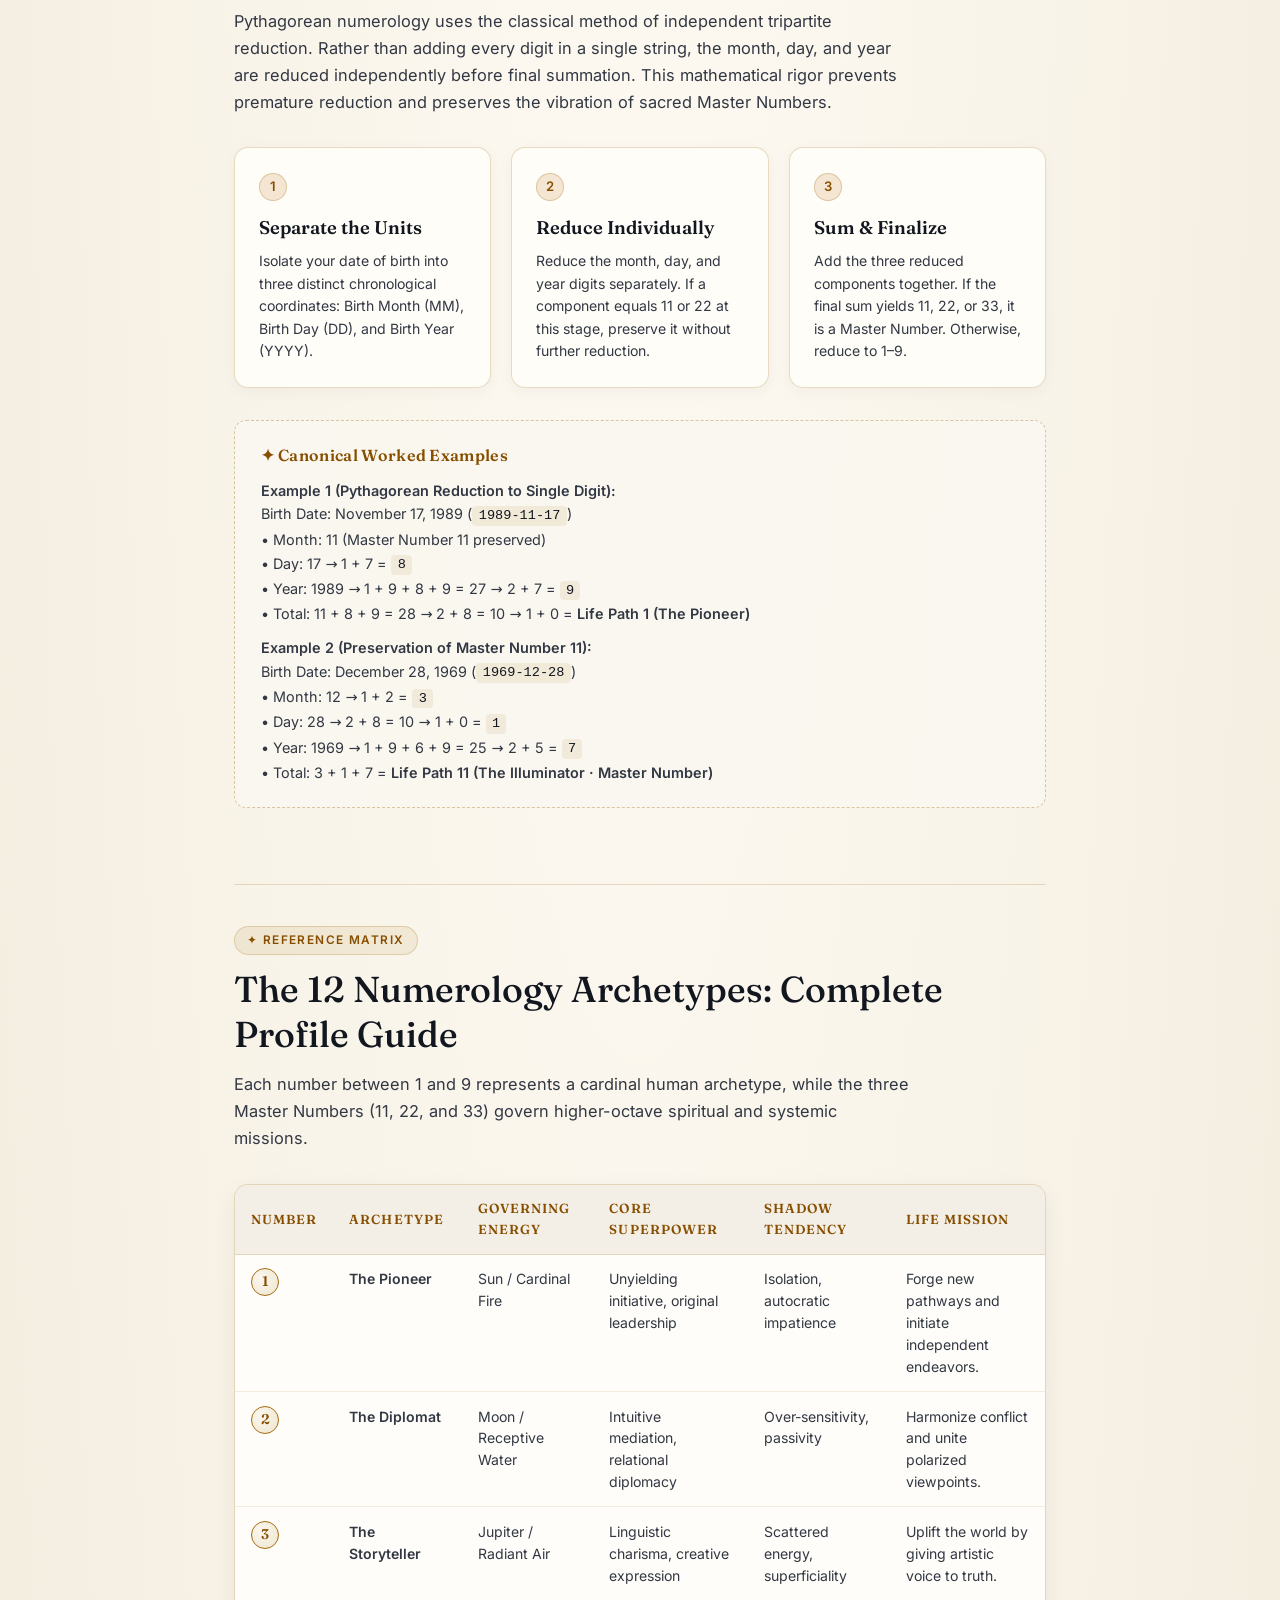
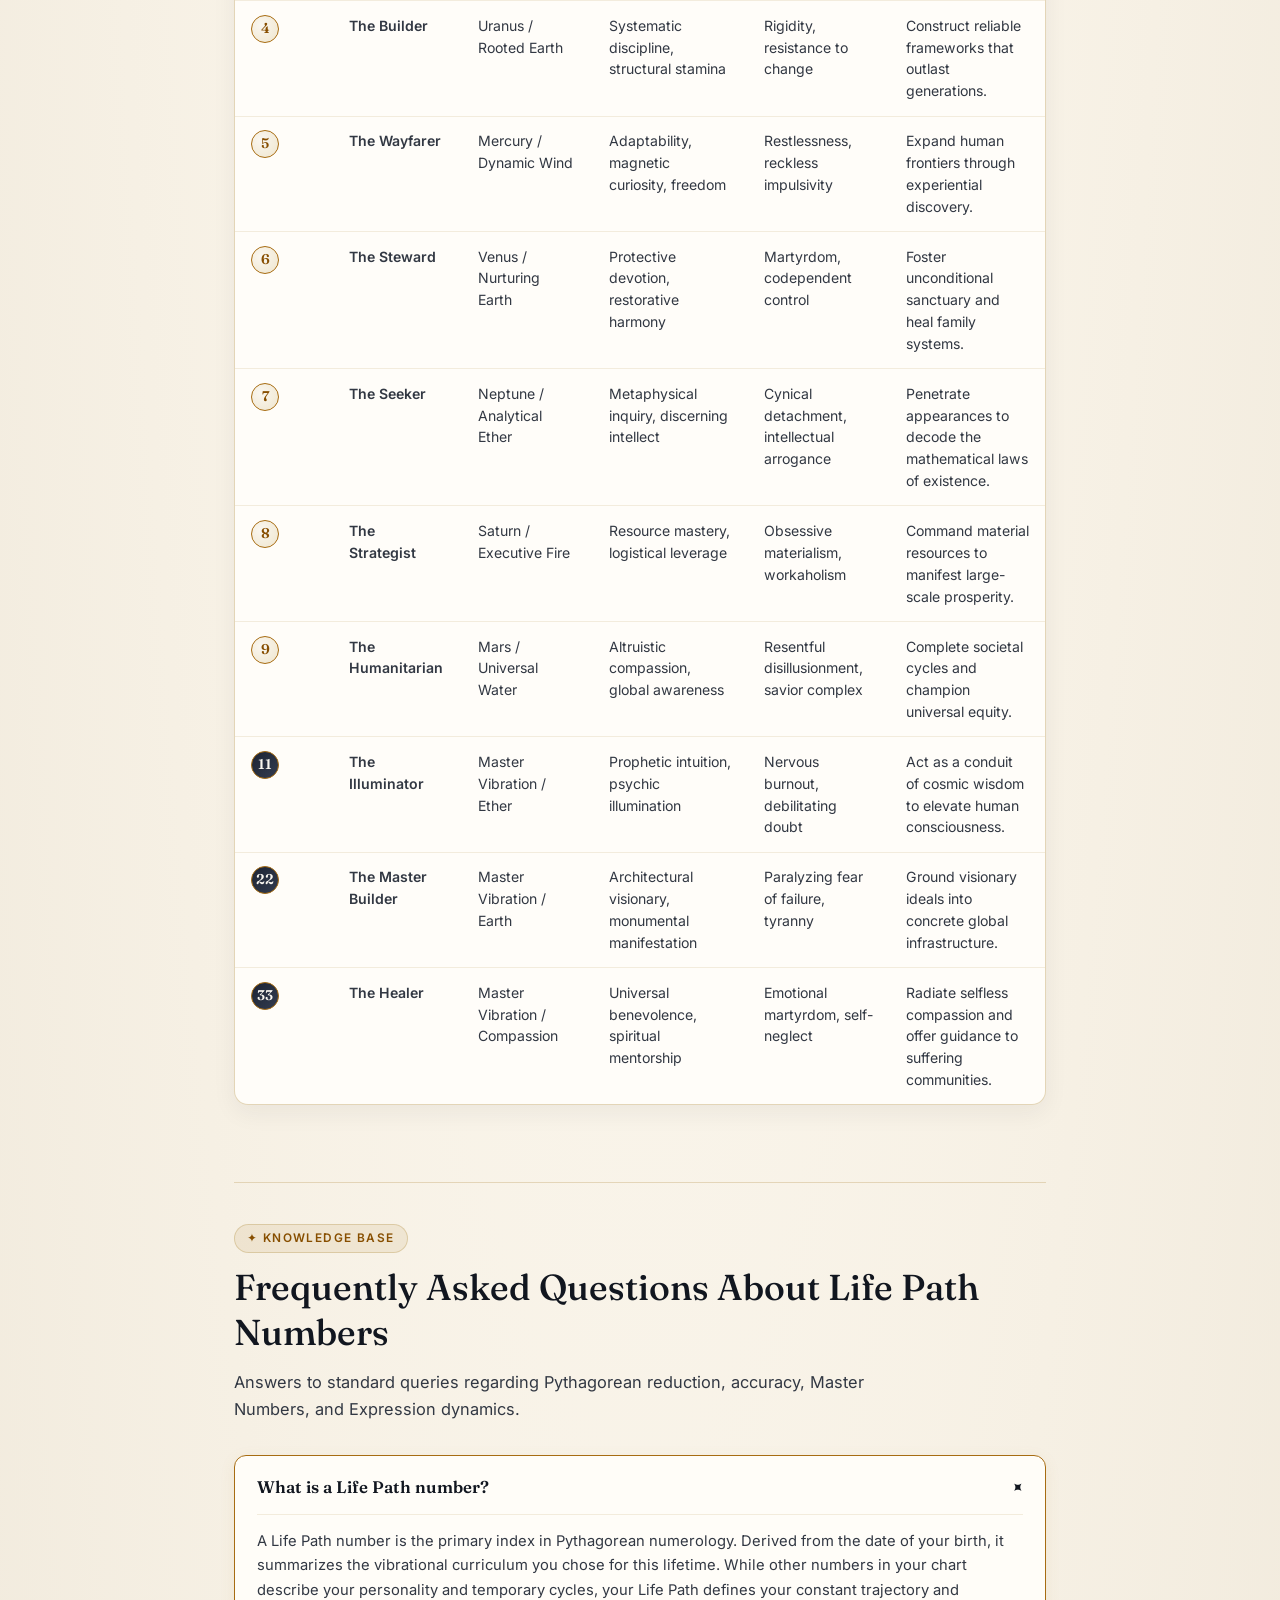
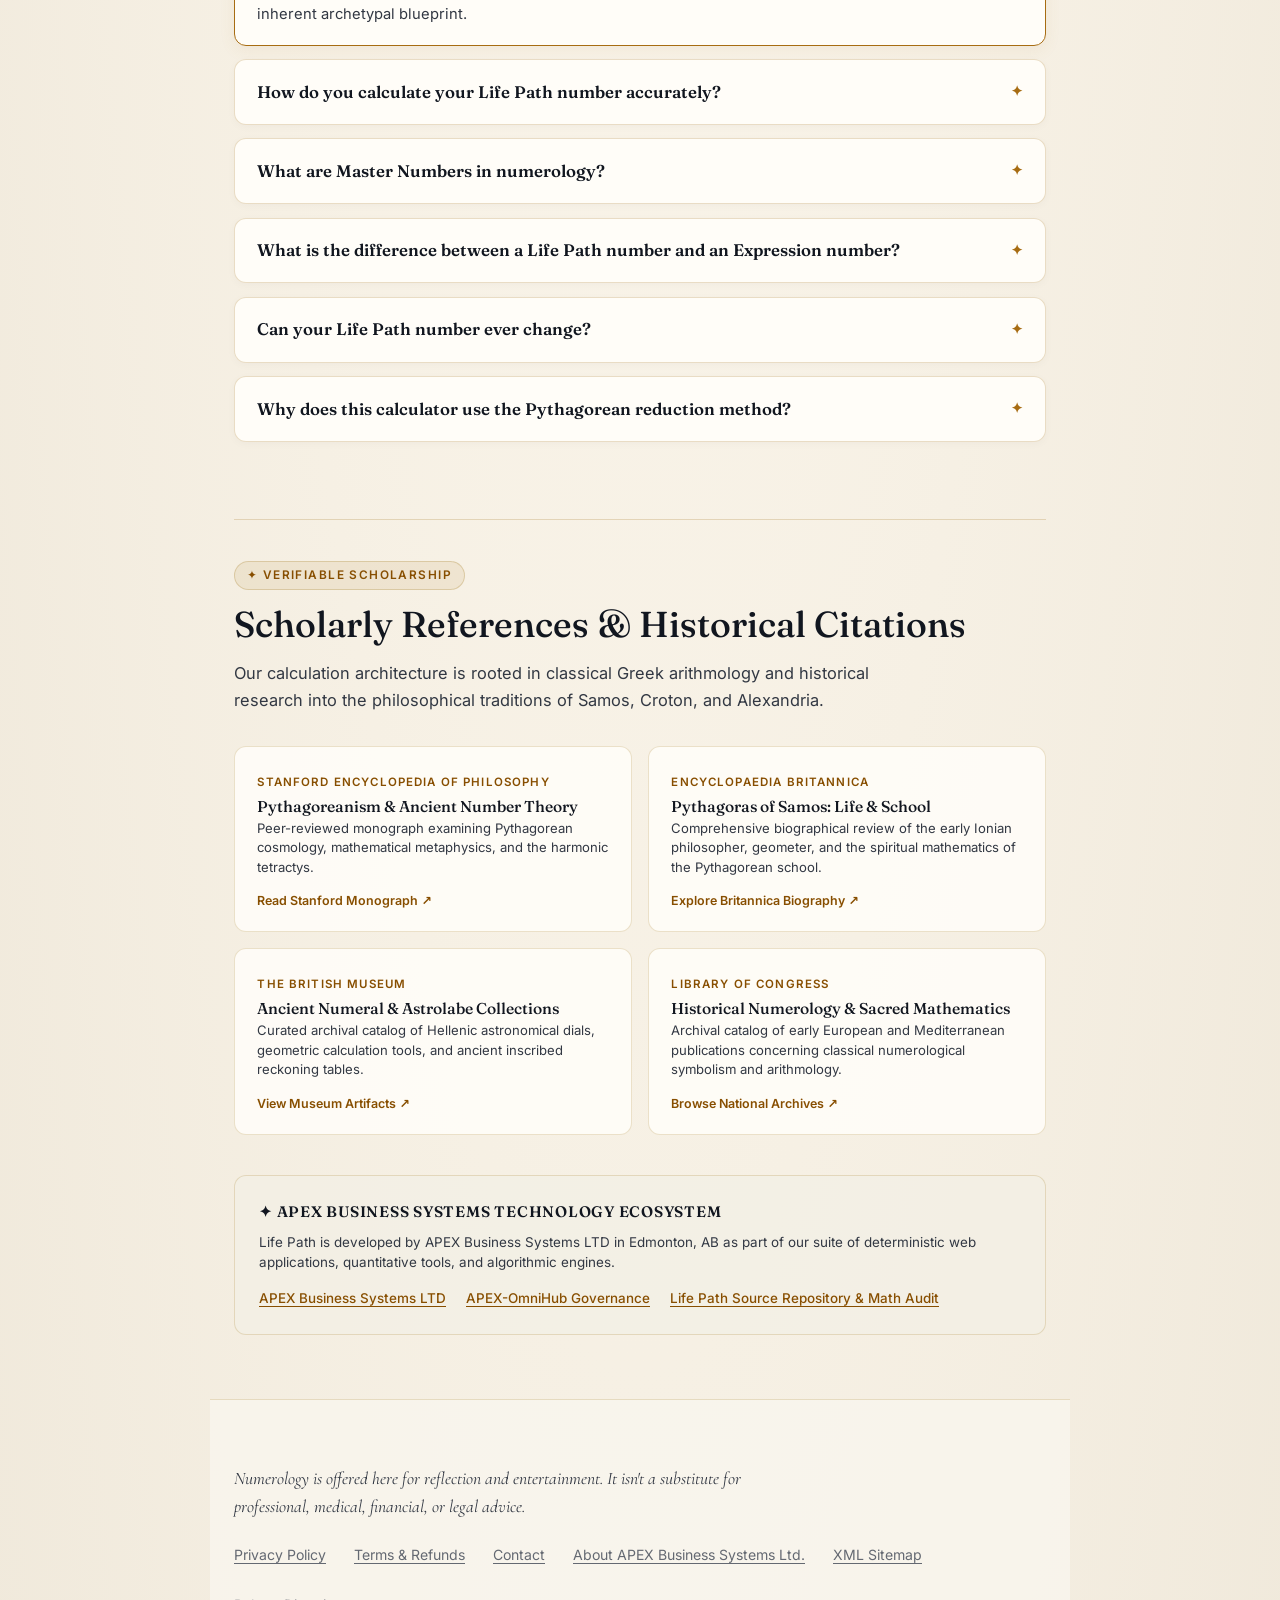
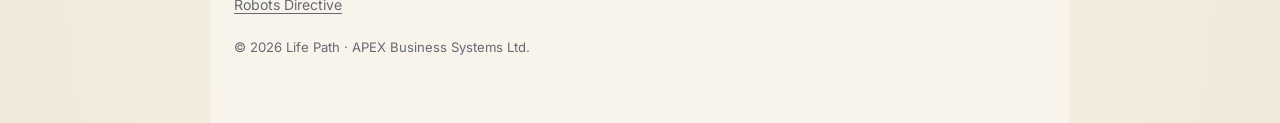
==== commit 608f8b0b: "feat(checkout): pass birth-date ref to Stripe + opt-in link update mode (WI-6) Page: the free result" ====
--- a/public/index.html
+++ b/public/index.html
@@ -1959,13 +1959,37 @@
 
 /* ---------- telemetry instrumentation ---------- */
 
+var lpSid = null;
+
+// Random per-tab visit id (16 hex chars). Kept in sessionStorage when available,
+// regenerated per page load when it is not. Never derived from user input.
+function getSid() {
+  if (lpSid) return lpSid;
+  try { lpSid = sessionStorage.getItem("lp_sid"); } catch (err) {}
+  if (!lpSid || !/^[0-9a-f]{16}$/.test(lpSid)) {
+    var bytes = new Uint8Array(8);
+    try {
+      crypto.getRandomValues(bytes);
+    } catch (err) {
+      for (var i = 0; i < bytes.length; i++) bytes[i] = Math.floor(Math.random() * 256);
+    }
+    lpSid = Array.prototype.map.call(bytes, function (b) { return ("0" + b.toString(16)).slice(-2); }).join("");
+    try { sessionStorage.setItem("lp_sid", lpSid); } catch (err) {}
+  }
+  return lpSid;
+}
+
 function track(eventName, detail) {
   console.log("lifepath:" + eventName, detail || {});
   window.dispatchEvent(new CustomEvent("lifepath:" + eventName, { detail: detail || {} }));
   try {
+    var meta = { sid: getSid() };
+    if (detail) {
+      Object.keys(detail).forEach(function (key) { meta[key] = detail[key]; });
+    }
     var payload = JSON.stringify({
       event_name: eventName,
-      meta: detail || {}
+      meta: meta
     });
     if (navigator.sendBeacon) {
       navigator.sendBeacon("/track", new Blob([payload], { type: "application/json" }));
@@ -1978,6 +2002,16 @@
       }).catch(function () {});
     }
   } catch (err) {}
+}
+
+/* ---------- checkout reference (Stripe Payment Link client_reference_id) ---------- */
+
+// Appends a reconciliation ref such as "lp11_19900512" (Life Path + birth date) so the
+// buyer need not retype their birth date at checkout. Missing or malformed state -> bare link.
+function buildCheckoutUrl(link, state) {
+  var ref = state && typeof state.date === "string" ? "lp" + state.lifePath + "_" + state.date.replace(/-/g, "") : "";
+  if (!/^lp\d{1,2}_\d{8}$/.test(ref)) return link;
+  return link + (link.indexOf("?") === -1 ? "?" : "&") + "client_reference_id=" + encodeURIComponent(ref);
 }
 
 /* ---------- UI wiring ---------- */
@@ -1997,6 +2031,8 @@
   var sampleContent = document.getElementById("sampleContent");
   var birthDateInput = document.getElementById("birthDate");
   var reductionPreview = document.getElementById("reductionPreview");
+  var dateEnteredTracked = false;
+  var sampleOpenedTracked = false;
 
   track("quiz_viewed");
 
@@ -2007,6 +2043,10 @@
       if (val && val.includes("-")) {
         var p = val.split("-");
         if (p.length === 3 && p[0].length === 4) {
+          if (!dateEnteredTracked) {
+            dateEnteredTracked = true;
+            track("date_entered");
+          }
           try {
             var lp = calculateLifePathNumber(val);
             reductionPreview.style.display = "block";
@@ -2059,7 +2099,8 @@
     tiersSection.style.display = "block";
     resultSection.scrollIntoView({ behavior: "smooth", block: "start" });
 
-    track("free_result_shown", { lifePath: lifePath });
+    window.__lp = { lifePath: lifePath, date: dateVal, hasName: !!nameVal };
+    track("free_result_shown", { lifePath: lifePath, hasName: !!nameVal });
   });
 
   document.querySelectorAll(".buy").forEach(function (btn) {
@@ -2071,7 +2112,9 @@
         alert("Payment link is not configured.");
         return;
       }
-      window.location.href = link;
+      var dest = buildCheckoutUrl(link, window.__lp);
+      track("checkout_redirect", { tier: tier });
+      window.location.href = dest;
     });
   });
 
@@ -2084,6 +2127,10 @@
       } else {
         sampleContent.classList.add("visible");
         sampleToggleBtn.innerHTML = "<span>✕</span> Hide sample excerpt";
+        if (!sampleOpenedTracked) {
+          sampleOpenedTracked = true;
+          track("sample_opened");
+        }
       }
     });
   }
